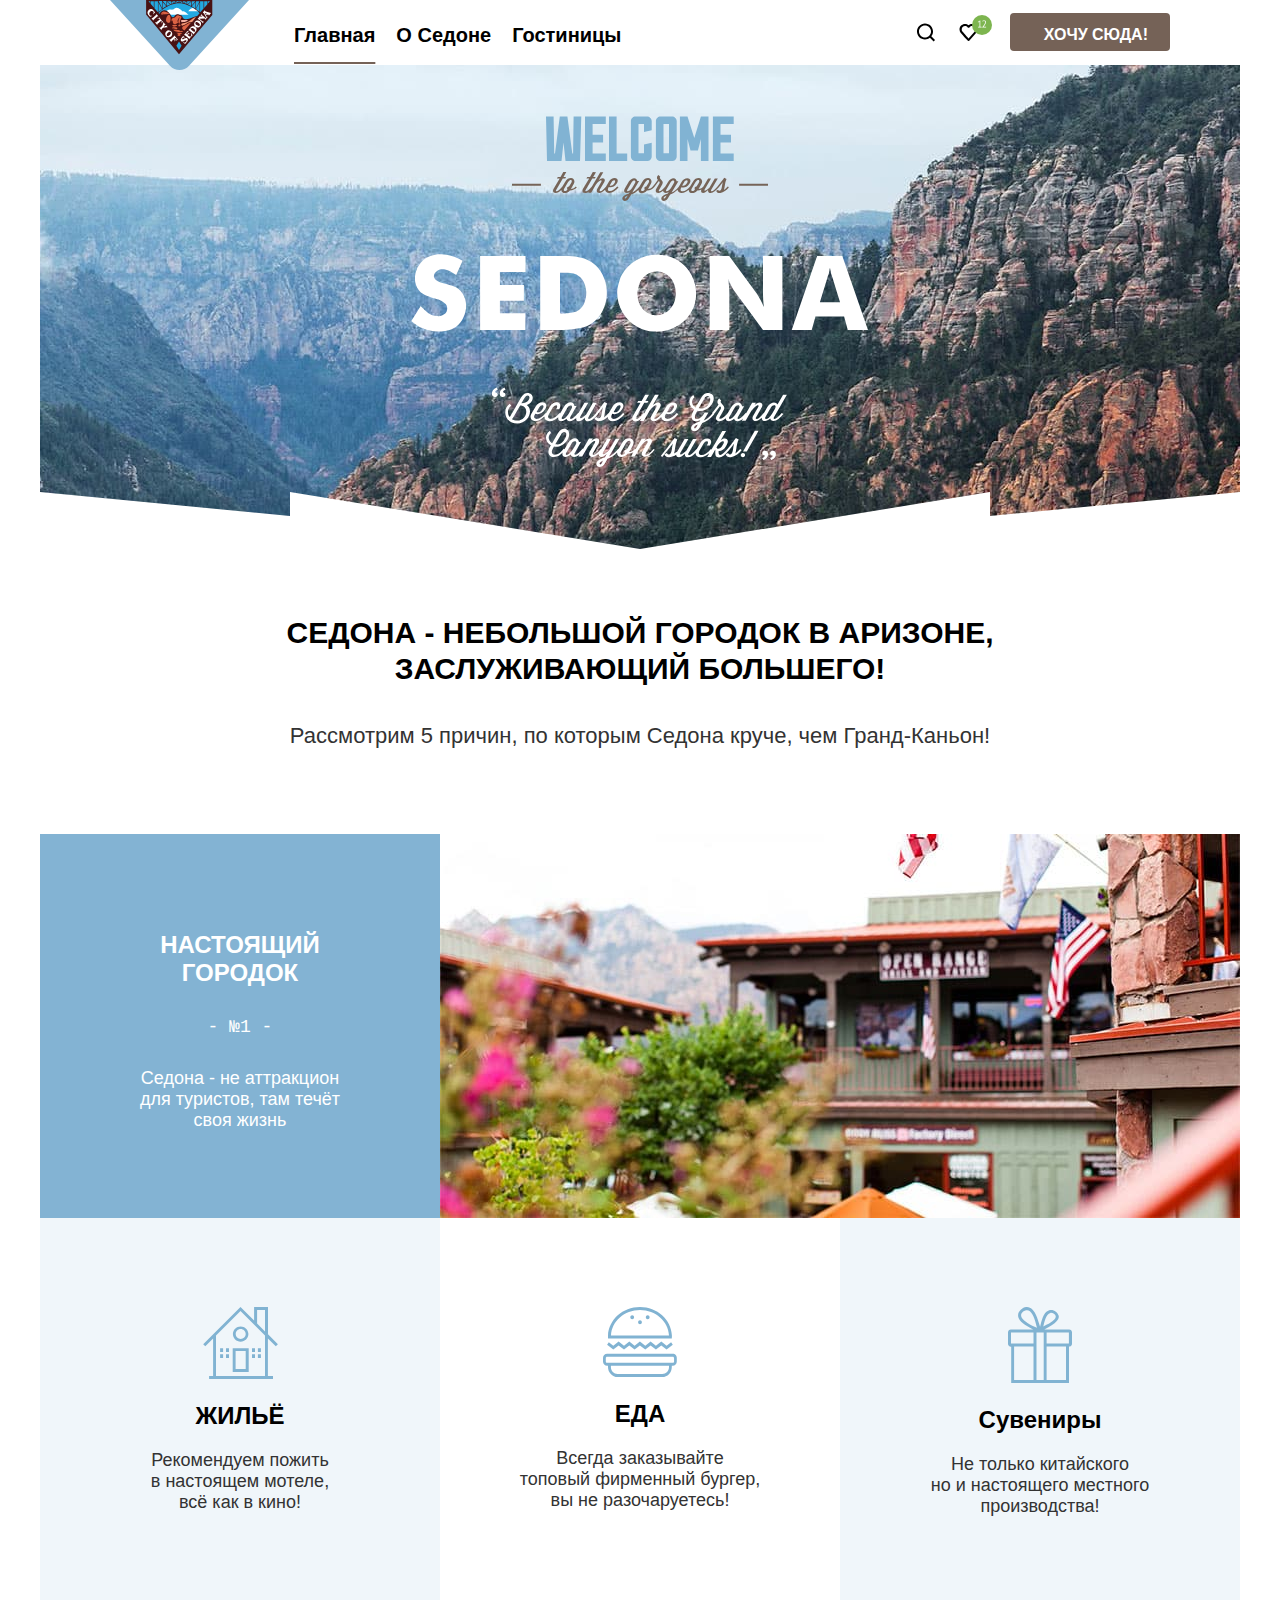
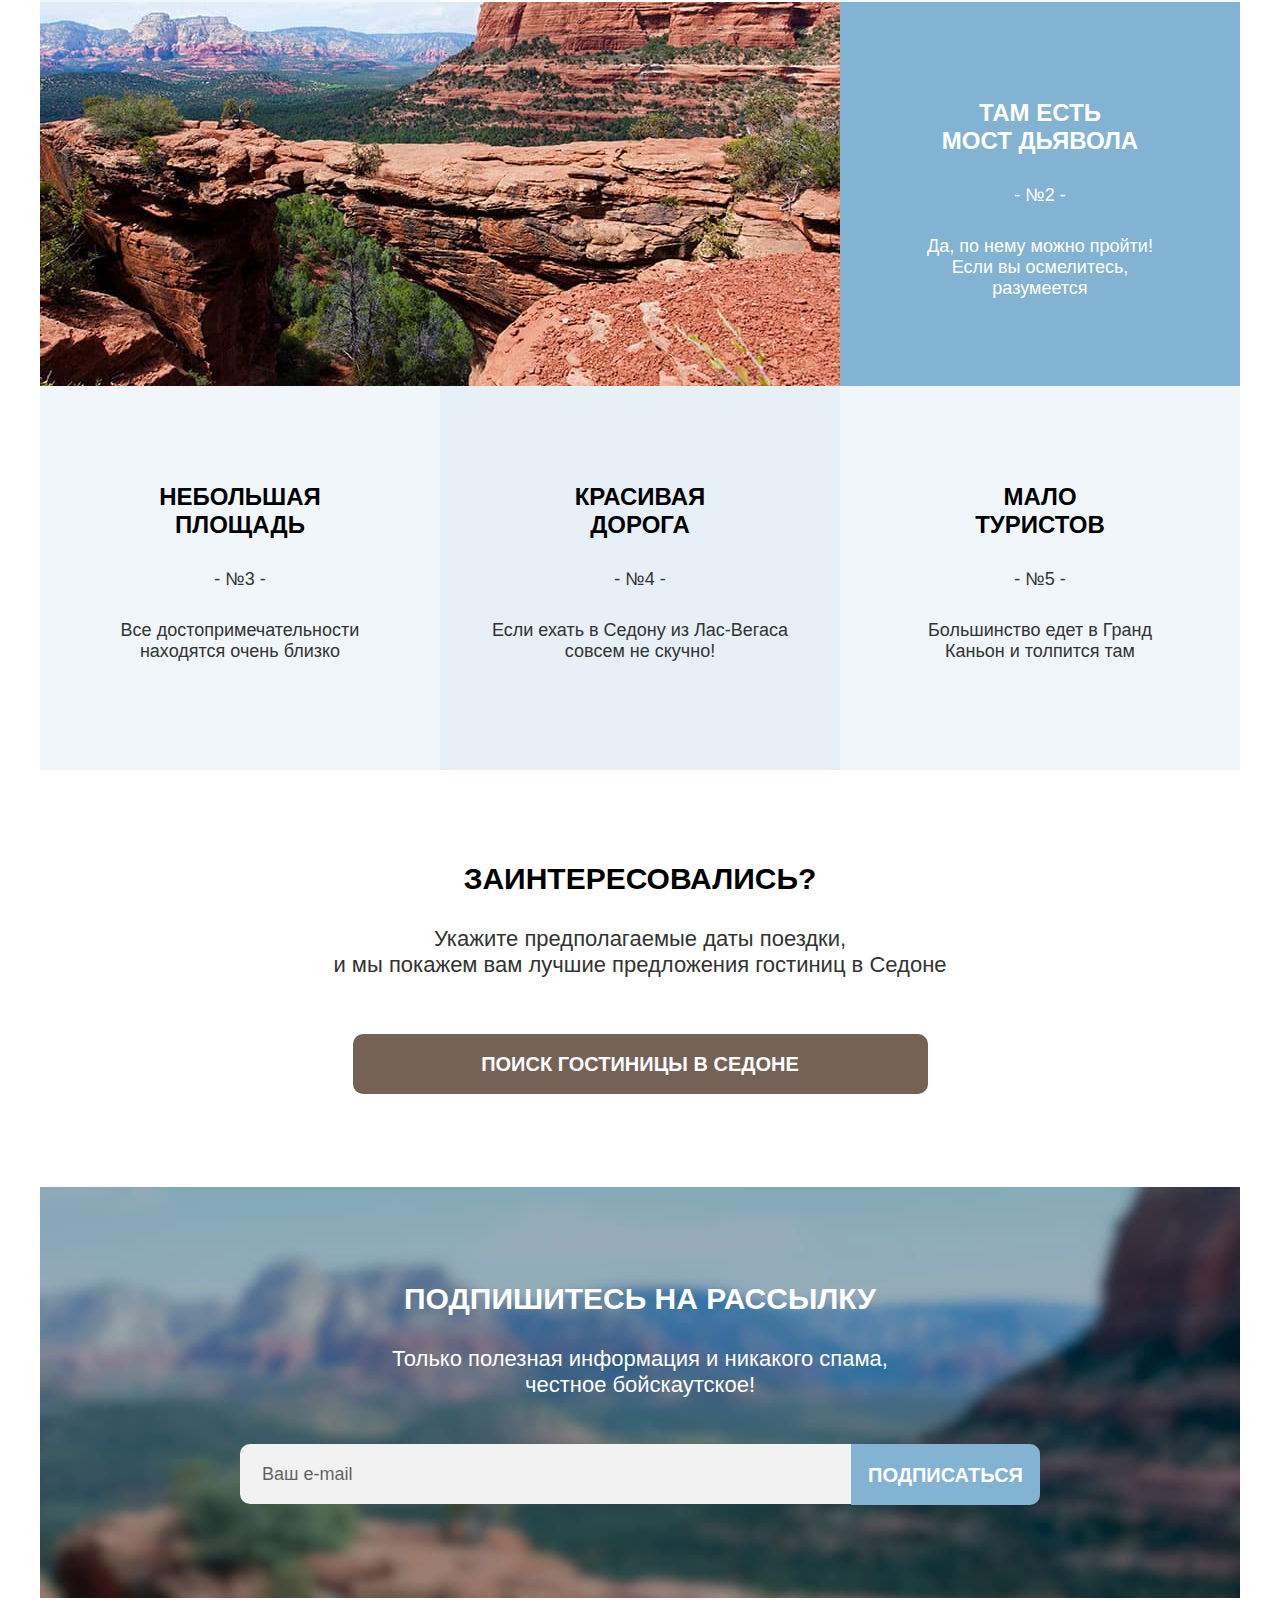
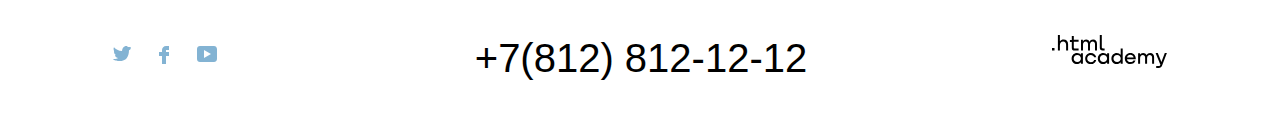
==== index.html @ b653f45e "промежуточная часть" ====
<!DOCTYPE html>
<html lang="ru">

<head>
  <meta charset="utf-8">
  <title>HTML Academy: Седона</title>
  <link rel="stylesheet" href="styles/styles.css">
</head>


<body>
  <header class="page-header">
    <nav class="navigation">
      <a class="navigation-logo" href="index.html">
        <img class="page-header-logo" src="images/header/logo.svg" width="139" height="70"
          alt="Главный логотип сайта Седона.">
      </a>
      <ul class="navigation-list navigation-list-menu">
        <li class="navigation-item">
          <a class="navigation-link navigation-link-current">Главная</a>
        </li>
        <li class="navigation-item">
          <a class="navigation-link" href="#">О Седоне</a>
        </li>
        <li class="navigation-item">
          <a class="navigation-link" href="catalog.html">Гостиницы</a>
        </li>
      </ul>
      <ul class="navigation-list navigation-list-user">
        <li class="navigation-item navigation-item-icon">
          <a class="navigation-link" href="#">
            <svg class="navigation-icon" aria-hidden="true" focusable="false" width="20" height="19"
              xmlns="http://www.w3.org/2000/svg">
              <path fill-rule="evenodd" clip-rule="evenodd"
                d="m19.026 17.05-3.71-3.7c1.002-1.3 1.704-3 1.704-4.9 0-4.4-3.61-8-8.023-8C4.585.45.975 4.15.975 8.55c0 4.4 3.61 8 8.022 8 1.805 0 3.51-.6 4.914-1.7l3.71 3.7 1.405-1.5Zm-10.029-2.5c-3.309 0-6.017-2.7-6.017-6s2.708-6 6.017-6c3.31 0 6.017 2.7 6.017 6s-2.707 6-6.017 6Z" />
            </svg>
            <span class="visually-hidden">Поиск.</span>
          </a>
        </li>
        <li class="navigation-item navigation-item-icon">
          <a class="navigation-link" href="#">
            <svg class="navigation-icon" aria-hidden="true" focusable="false" width="44" height="66"
              xmlns="http://www.w3.org/2000/svg">
              <path
                d="M20.444 41c-.301 0-.602-.1-.802-.4-5.416-6.1-6.72-7.5-7.02-7.9-.702-.9-1.103-2.1-1.103-3.3 0-3 2.406-5.4 5.515-5.4 1.304 0 2.507.5 3.51 1.3 1.003-.8 2.307-1.3 3.51-1.3 3.009 0 5.516 2.4 5.516 5.4 0 1.3-.502 2.5-1.304 3.4l-7.02 7.9c-.2.2-.401.3-.802.3Zm-6.017-9.5c.3.4 3.51 4 6.117 6.9l6.218-7c.501-.5.702-1.2.702-2 0-1.8-1.505-3.3-3.31-3.3-1.003 0-2.005.5-2.707 1.3-.301.3-.602.4-.903.4-.3 0-.602-.2-.802-.4-.702-.8-1.705-1.3-2.708-1.3-1.805 0-3.31 1.5-3.31 3.3-.1.9.302 1.6.703 2.1-.1 0-.1 0 0 0Z" />
              <rect x="24" y="15" width="20" height="20" rx="10" fill="#7DB54F" />
              <path class="circle-icon"
                d="M30.13 26.76h1.4v-4.84l.1-.59-.4.47-1.1.79-.38-.51 2.2-1.7h.36v6.38h1.37v.74h-3.55v-.74Zm7.83-4.67c0 .353-.067.717-.2 1.09a6.56 6.56 0 0 1-.51 1.11c-.207.373-.44.74-.7 1.1-.26.353-.52.69-.78 1.01l-.49.43v.04l.64-.11h2.18v.74h-3.98v-.29c.147-.153.323-.343.53-.57a16.081 16.081 0 0 0 1.3-1.63c.22-.313.417-.63.59-.95.18-.32.323-.637.43-.95.107-.313.16-.61.16-.89 0-.327-.093-.597-.28-.81-.187-.22-.47-.33-.85-.33-.253 0-.5.053-.74.16-.24.1-.447.217-.62.35l-.33-.57c.233-.2.51-.357.83-.47.32-.113.663-.17 1.03-.17.287 0 .54.043.76.13.22.08.407.197.56.35.153.153.27.337.35.55.08.207.12.433.12.68Z"
                fill="#fff" /></svg>
            <span class="visually-hidden">
              Избранное.
            </span>
          </a>
        </li>
        <li class="navigation-item">
          <button class="header-button" type="button">Хочу сюда!</button>
        </li>
      </ul>
    </nav>
  </header>
  <main class="main-container">
    <div class="main-index-picture">
      <img class="logo" src="images/largepic/welcome.svg" width="458" height="352"
        alt="Приветственная надпись слоган Великолепная Седона.">
      <svg class="main-index-picture-divider" width="1200" height="57" fill="none" xmlns="http://www.w3.org/2000/svg">
        <path d="M0 57V0l250 24V0l350 57L950 0v24l250-24v57H0Z" fill="#fff" /></svg>
    </div>
    <section class="advantages">
      <h1 class="advantage-intro">СЕДОНА - НЕБОЛЬШОЙ ГОРОДОК В АРИЗОНЕ, <br> ЗАСЛУЖИВАЮЩИЙ БОЛЬШЕГО!</h1>
      <p class="advantage-reasons">Рассмотрим 5 причин, по которым Седона круче, чем Гранд-Каньон!</p>
      <h2 class="visually-hidden">
        Преимущества.
      </h2>
      <div class="advantage">
        <div class="advantage-blue">
          <h3 class="advantage-title advantage-title-white">
            НАСТОЯЩИЙ <br> ГОРОДОК
          </h3>
          <span class="advantage-number">
            <pre>- №1 -</pre>
          </span>
          <p class="advantage-description">
            Седона - не аттракцион <br>
            для туристов, там течёт <br>
            своя жизнь
          </p>
        </div>
        <img class="pic-advantage-1" src="images/largepic/photo-advantage-1.jpg" width="800" height="384"
          alt="Фотография города Седона с фасадами зданий и горами на заднем фоне.">
      </div>
      <ul class="advantage-list">
        <li class="advantage-item-with-pic advantage-item-dark-grey">
          <img class="advantage-title-pic" src="images/icons/icon-house.svg" width="75" height="72" alt="Дом.">
          <h3 class="advantage-title">
            ЖИЛЬЁ
          </h3>
          <p class="advantage-description">
            Рекомендуем пожить <br>
            в настоящем мотеле, <br>
            всё как в кино!
          </p>
        </li>
        <li class="advantage-item-with-pic advantage-item-white">
          <img class="advantage-title-pic" src="images/icons/icon-burger.svg" width="74" height="70" alt="Бургер.">
          <h3 class="advantage-title">
            ЕДА
          </h3>
          <p class="advantage-description">
            Всегда заказывайте <br>
            топовый фирменный бургер, <br>
            вы не разочаруетесь!
          </p>
        </li>
        <li class="advantage-item-with-pic advantage-item-dark-grey present">
          <img class="advantage-title-pic" src="images/icons/icon-present.svg" width="64" height="76"
            alt="Подарочная коробка с лентой.">
          <h3 class="advantage-title">
            Сувениры
          </h3>
          <p class="advantage-description">
            Не только китайского <br>
            но и настоящего местного <br>
            производства!
          </p>
        </li>
      </ul>
      <div class="advantage">
        <img class="pic-advantage-2" src="images/largepic/photo-advantage-2.jpg" width="800" height="384"
          alt="Фотография моста Дьявола.">
        <div class="advantage-blue">
          <h3 class="advantage-title advantage-title-white">
            ТАМ ЕСТЬ <br> МОСТ ДЬЯВОЛА
          </h3>
          <span class="advantage-number">
            - №2 -
          </span>
          <p class="advantage-description">
            Да, по нему можно пройти!<br>
            Если вы осмелитесь,<br>
            разумеется
          </p>
        </div>
      </div>
      <ul class="advantage-list">
        <li class="advantage-item-3-5 advantage-item-white-grey">
          <h3 class="advantage-title">
            НЕБОЛЬШАЯ <br> ПЛОЩАДЬ
          </h3>
          <span class="advantage-number">
            - №3 -
          </span>
          <p class="advantage-description">
            Все достопримечательности <br>
            находятся очень близко
          </p>
        </li>
        <li class="advantage-item-3-5 advantage-item-blue-gray">
          <h3 class="advantage-title">
            КРАСИВАЯ <br> ДОРОГА
          </h3>
          <span class="advantage-number">
            - №4 -
          </span>
          <p class="advantage-description">
            Если ехать в Седону из Лас-Вегаса <br>
            совсем не скучно!
          </p>
        </li>
        <li class="advantage-item-3-5 advantage-item-white-grey">
          <h3 class="advantage-title">
            МАЛО <br> ТУРИСТОВ
          </h3>
          <span class="advantage-number">
            - №5 -
          </span>
          <p class="advantage-description">
            Большинство едет в Гранд <br>
            Каньон и толпится там
          </p>
        </li>
      </ul>
    </section>
    <section class="search">
      <h2 class="search-title">
        ЗАИНТЕРЕСОВАЛИСЬ?
      </h2>
      <p class="search-text">
        Укажите предполагаемые даты поездки, <br>
        и мы покажем вам лучшие предложения гостиниц в Седоне
      </p>
      <div>
        <button class="btn-search" type="button">Поиск гостиницы в Седоне</button>
      </div>
    </section>
  </main>
  <footer class="page-footer">
    <section class="footer-distribution">
      <div class="footer-distribution-container">
        <h2 class="distribution-title">
          ПОДПИШИТЕСЬ НА РАССЫЛКУ
        </h2>
        <p class="distribution-text">
          Только полезная информация и никакого спама, <br>
          честное бойскаутское!
        </p>
        <form class="distribution-form" action="https://echo.htmlacademy.ru/" method="post">
          <label for="white-email" class="visually-hidden">
            Ваш e-mail. </label>
          <input class="distribution-write" id="white-email" type="email" name="distribution-email"
            placeholder="Ваш e-mail">
          <button class="button-distribution" type="submit">
            Подписаться
          </button>
        </form>
      </div>
    </section>
    <div class="page-footer-container">
      <section class="footer-social">
        <h2 class="visually-hidden">Наши социальные сети.</h2>
        <ul class="footer-social-list">
          <li class="footer-social-item icon-twitter">
            <a class="button-social button-twitter" href="https://twitter.com/htmlacademy_ru">
              <svg class="social-icon-svg" aria-hidden="true" focusable="false" width="18" height="15"
                xmlns="http://www.w3.org/2000/svg">
                <path fill-rule="evenodd" clip-rule="evenodd" class="social-icon"
                  d="M12 .18c1.8-.495 2.4.096 3 .988.7-.198 2.3.198 3 0 0 .892-.7.69-1 .988.7.099 1 0 1 0-.2.99-1.4 1.777-2 1.976-.2 6.737-2.7 10.965-10 10.866H5c-.4 0-4.2-.588-5-1.975 2.4.198 4.1-.196 5-.988-1-.298-2.7-.487-3-2.964.4.1.3.1 1 0C1.7 8.278.9 7.299 1 5.119c.3.298.7.988 1 .988-.8-.198-2.1-3.354-1-4.94C2.9 3.05 5.4 4.922 9 5.12 9.2 2.742 10.1.775 12 .18Z"
                  fill="#83B3D3" /></svg>
              <span class="visually-hidden">Твиттер.</span>
            </a>
          </li>
          <li class="footer-social-item">
            <a class="button-social button-facebook" href="https://www.facebook.com/htmlacademy">
              <svg class="social-icon-svg" aria-hidden="true" focusable="false" width="10" height="18" fill="none"
                xmlns="http://www.w3.org/2000/svg">
                <path fill-rule="evenodd" clip-rule="evenodd" class="social-icon"
                  d="M7 0C4.8 0 3 1.8 3 4v2H0v4h3v8h4v-8h3V6H7V4h3V0H7Z" fill="#83B3D3" /></svg>
              <span class="visually-hidden">Фейсбук.</span>
            </a>
          </li>
          <li class="footer-social-item">
            <a class="button-social button-youtube" href="https://www.youtube.com/c/HTMLAcademyRUS">
              <svg class="social-icon-svg" aria-hidden="true" focusable="false" width="20" height="16" fill="none"
                xmlns="http://www.w3.org/2000/svg">
                <path fill-rule="evenodd" clip-rule="evenodd" class="social-icon"
                  d="M17 0H3C1.308 0 0 1.3 0 3v10c0 1.8 1.308 3 3 3h14c1.492 0 3-1.3 3-3V3c-.199-1.7-1.308-3-3-3ZM7 12V4l7 4-7 4Z"
                  fill="#83B3D3" /></svg>
              <span class="visually-hidden">Ютуб.</span>
            </a>
          </li>
        </ul>
      </section>
      <div class="footer-number">
        <a class="footer-number-nolink" href="tel:+78128121212">+7(812) 812-12-12</a>
      </div>
      <p class="footer-html-academy">
        <a class="footer-html-academy-pic" href="https://htmlacademy.ru/">
          <svg aria-hidden="true" focusable="false" width="115" height="34" fill="none"
            xmlns="http://www.w3.org/2000/svg">
            <path fill-rule="evenodd" clip-rule="evenodd" class="html-academy-pic"
              d="M0 12.9v2.6h2.5v-2.6H0ZM11.6 4.5c-1.6 0-2.8.7-3.6 1.7h-.1V0h-2v15.5h2v-5.3c0-2.1 1.3-3.6 3.3-3.6 1.8 0 2.9 1.4 2.9 3.2v5.7h2V9.4c.1-3-1.8-4.9-4.5-4.9ZM26.6 4.8h-4.8V1.1h-2v3.8h-1.9v2h1.9v6c0 1.7 1 2.7 2.7 2.7h4.1v-2h-3.7c-.7 0-1.1-.4-1.1-1.1V6.8h4.8v-2ZM41.1 4.6c-1.6 0-2.9.8-3.5 2.1h-.1c-.6-1.2-1.8-2.1-3.4-2.1-1.4 0-2.5.8-3.1 1.8h-.1V4.8H29v10.6h2V10c0-2 1-3.5 2.6-3.5 1.5 0 2.4 1 2.4 2.6v6.3h2V9.8c0-2.4 1.4-3.3 2.6-3.3 1.5 0 2.4 1 2.4 2.6v6.3h2V8.9c.1-2.5-1.4-4.3-3.9-4.3ZM47.8 12.7c0 1.7 1 2.7 2.8 2.7h2v-2h-1.7c-.7 0-1.1-.4-1.1-1.1V0h-2v12.7ZM28.9 19.7c-.9-1.1-2.2-1.8-3.9-1.8-3.1 0-5.4 2.3-5.4 5.6s2.3 5.6 5.4 5.6c1.8 0 3-.8 3.8-1.9h.1v1.6h2V18.2h-2v1.5Zm-3.6 7.4c-2.2 0-3.6-1.6-3.6-3.6s1.4-3.6 3.6-3.6 3.6 1.6 3.6 3.6c0 1.9-1.4 3.6-3.6 3.6ZM44.2 22c-.5-2.4-2.6-4.1-5.4-4.1-3.4 0-5.6 2.5-5.6 5.6 0 3.1 2.2 5.6 5.6 5.6 2.8 0 4.9-1.8 5.4-4.2h-2.1c-.4 1.3-1.7 2.3-3.3 2.3-2.2 0-3.6-1.6-3.6-3.6s1.4-3.6 3.6-3.6c1.6 0 2.8 1 3.3 2.2h2.1V22ZM55.1 19.7c-.9-1.1-2.2-1.8-3.9-1.8-3.1 0-5.4 2.3-5.4 5.6s2.3 5.6 5.4 5.6c1.8 0 3-.8 3.8-1.9h.1v1.6h2V18.2h-2v1.5Zm-3.6 7.4c-2.2 0-3.6-1.6-3.6-3.6s1.4-3.6 3.6-3.6 3.6 1.6 3.6 3.6c0 1.9-1.5 3.6-3.6 3.6ZM68.7 19.8c-.9-1.1-2.2-1.9-3.9-1.9-3.1 0-5.4 2.3-5.4 5.6s2.2 5.6 5.4 5.6c1.7 0 3-.8 3.8-1.8h.1v1.5h2V13.4h-2v6.4Zm-3.6 7.3c-2.2 0-3.6-1.6-3.6-3.6s1.4-3.6 3.6-3.6 3.6 1.6 3.6 3.6c-.1 2-1.5 3.6-3.6 3.6ZM78.3 17.9c-3.3 0-5.5 2.5-5.5 5.6 0 3 2.1 5.6 5.5 5.6 2.5 0 4.5-1.3 5.2-3.6h-2.1c-.5 1-1.6 1.6-3 1.6-1.9 0-3.3-1.3-3.4-2.9h8.8c.2-3.6-2-6.3-5.5-6.3Zm0 1.9c1.7 0 3 1 3.3 2.6h-6.5c.3-1.5 1.5-2.6 3.2-2.6ZM98.2 17.9c-1.6 0-2.9.8-3.6 2h-.1c-.6-1.2-1.8-2-3.4-2-1.4 0-2.5.7-3.1 1.8v-1.5h-1.9v10.6h2v-5.4c0-2 1-3.4 2.6-3.5 1.5 0 2.4 1 2.4 2.6v6.3h2v-5.6c0-2.4 1.4-3.3 2.6-3.3 1.5 0 2.4 1 2.4 2.6v6.3h2v-6.5c.1-2.6-1.4-4.4-3.9-4.4ZM109.4 27l-3.6-8.9h-2.2l4.8 11.6c-.3.9-.7 1.2-1.7 1.2h-2.5v2h2.5c1.8 0 2.8-.8 3.5-2.6l4.7-12.2h-2.1l-3.4 8.9Z"
              fill="#000" /></svg>
          <span class="visually-hidden">alt="Разработано HTML академией.</span>

        </a>
      </p>
    </div>
  </footer>
</body>

</html>
---- styles/styles.css ----
@font-face {
  font-family: "PT Sans", sans-serif;
  font-style: normal;
  font-weight: 400;
  src: url("../fonts/ptsans-400.woff2") format("woff2");
  font-display: swap;
}

@font-face {
  font-family: "PT Sans", sans-serif;
  font-style: normal;
  font-weight: 700;
  src: url("../fonts/ptsans-700.woff2") format("woff2");
  font-display: swap;
}

html {
  height: 100%;
}

body {
  display: flex;
  flex-direction: column;
  min-height: 100%;
  font-family: "PT Sans", sans-serif;
  font-size: 18px;
  line-height: 21px;
  background-color: #FFFFFF;
  color: #333333;
  margin: 0px;
}

.main-inner {
  width: 1200px;
  margin: 0 auto;
  flex-grow: 1;
}

.main-container {
  width: 1200px;
  margin: 0 auto;
  flex-grow: 1;
}

.head-filter {
  display: flex;
  justify-content: space-between;
  margin: 0;
  width: 1060px;
  flex-wrap: wrap;
  margin-top: 44px;
  margin-bottom: 48px;
}

.main-filter {
  width: 1060px;
  padding-left: 70px;
  padding-right: 70px;
}

.header-button {
  display: block;
  margin: 13px 0px 19px 18px;
  font-family: "PT Sans", sans-serif;
  font-style: normal;
  font-weight: 700;
  font-size: 16px;
  line-height: 20px;
  text-align: center;
  text-transform: uppercase;
  color: #ffffff;
  background: #756257;
  border-radius: 4px;
  border: none;
  padding-top: 12px;
  padding-bottom: 6px;
  padding-left: 34px;
  padding-right: 22px;
}

.btn-search {
  width: 575px;
  height: 60px;
  font-family: "PT Sans", sans-serif;
  font-style: normal;
  font-weight: 700;
  font-size: 20px;
  line-height: 36px;
  text-align: center;
  text-transform: uppercase;
  color: #ffffff;
  background: #756257;
  border-radius: 10px;
  padding: 0;
  border: none;
}

.button-distribution {
  width: 200px;
  height: 61px;
  font-family: "PT Sans", sans-serif;
  font-style: normal;
  font-weight: 700;
  font-size: 20px;
  line-height: 26px;
  text-align: center;
  text-transform: uppercase;
  color: #ffffff;
  background: #83B3D3;
  border-radius: 0px 10px 10px 0px;
  padding: 0;
  border: none;
}

.distribution-write {
  padding: 0px 22px;
  font: inherit;
  width: 600px;
  height: 60px;
  background: #F2F2F2;
  border-radius: 10px 0px 0px 10px;
  border: none;
}

::placeholder {
  font-size: 18px;
  line-height: 26px;
  display: flex;
  align-items: center;
  color: #000000;
  opacity: 0.6;
}

.button-accept {
  width: 160px;
  height: 48px;
  font-style: normal;
  font-weight: 700;
  font-size: 16px;
  line-height: 21px;
  text-align: center;
  text-transform: uppercase;
  color: #ffffff;
  background: #83B3D3;
  border-radius: 4px;
  padding: 0;
  border: none;
}

.button-reset {
  width: 160px;
  height: 23px;
  font-style: normal;
  font-size: 18px;
  line-height: 23px;
  text-align: center;
  color: #FFFFFF;
  background-color: rgba(0, 0, 0, 0);
  border: rgba(0, 0, 0, 0);
}

.product-card-button {
  display: block;
  width: 133px;
  height: 37px;
  background: #756257;
  border-radius: 4px;
  font-family: "PT Sans", sans-serif;
  font-style: normal;
  font-weight: 700;
  font-size: 16px;
  line-height: 21px;
  text-align: center;
  text-transform: uppercase;
  color: #FFFFFF;
  text-decoration: none;
}

.product-card-button-text {
  padding: 9px 0px;
  display: block;
}

.hotel-rating-pic {
  padding: 10px 0px;
}

.button-favorites {
  width: 141px;
  height: 37px;
  background: #83B3D3;
  border-radius: 4px;
  font-family: "PT Sans", sans-serif;
  font-style: normal;
  font-weight: 700;
  font-size: 16px;
  line-height: 21px;
  text-align: center;
  text-transform: uppercase;
  color: #FFFFFF;
  padding: 0;
  border: none;
  padding: 0px 0px 0px 0px;
}

.hotel-rating {
  width: 160px;
  height: 37px;
  background: #F2F2F2;
  border-radius: 4px;
  font-size: 16px;
  line-height: 21px;
  text-align: center;
  text-transform: uppercase;
  color: #333333;
  text-decoration: none;
  margin: 0;
  border: 0;
}

.button-load-more {
  width: 620px;
  height: 60px;
  background: #83B3D3;
  border-radius: 4px;
  font-family: "PT Sans", sans-serif;
  font-style: normal;
  font-weight: 700;
  font-size: 20px;
  line-height: 26px;
  text-align: center;
  text-transform: uppercase;
  color: #FFFFFF;
  border: none;
  margin: 64px auto 60px auto;
  padding: 0;
  display: block;
}

.button-load-more-container {
  position: relative;
}


.button-load-more::after {
  position: absolute;
  top: -30px;
  left: 2px;
  width: 1055px;
  height: 2px;
  background-color: #E6E6E6;
  transform: rotate(180deg);
  content: "";

}

.button-load-more::before {
  position: absolute;
  top: 90px;
  left: 2px;
  width: 1055px;
  height: 2px;
  background-color: #E6E6E6;
  transform: rotate(180deg);
  content: "";
}

.navigation-logo {
  line-height: 0;
}

.page-header-logo {
  margin-right: 30px;
  z-index: 100;
  position: relative;
}

.navigation-list {
  display: flex;
  flex-wrap: wrap;
  flex-grow: 1;
  list-style: none;
  margin: 0;
  padding: 0;
}

.navigation-list-user {
  list-style: none;
  margin: 0;
  padding: 0;
  flex-grow: 0;
}

.navigation {
  padding-left: 70px;
  padding-right: 70px;
  display: flex;
  width: 1060px;
  height: 70px;
  margin: 0 auto;
  justify-content: space-between;

}

.navigation-list-menu .navigation-link {
  display: block;
  font-size: 20px;
  line-height: 27px;
  font-weight: 700;
  color: #000000;
  background-color: #FFFFFF;
  text-decoration: none;
  padding: 22px 6px 20px 15px;
  position: relative;
}

.navigation-list-menu .navigation-link:hover {
  color: #756257;
}

.navigation-list-menu .navigation-link:active {
  color: rgba(117, 98, 87, 0.3);
}

.navigation-link:hover .navigation-icon {
  fill: #756257;
}

.navigation-link:active .navigation-icon {
  fill: rgba(117, 98, 87, 0.3);
  ;
}

.navigation-link:active .circle-icon {
  fill: rgba(252, 252, 252, 0.3);
}

.header-button:hover {
  background: #615048;
}

.header-button:active {
  background: #615048;
  color: rgba(255, 255, 255, 0.3);
}

.header-button:focus {
  outline: 3px solid #83B3D3;
}

.footer-number-nolink:hover {
  color: #756257;
}


.footer-number-nolink:active {
  color: #756257;
  opacity: 0.3;
}




.btn-search:hover {
  background: #615048;
}

.btn-search:active {
  background: #615048;
  color: rgba(255, 255, 255, 0.3);
}

.btn-search:focus {
  outline: 3px solid #83B3D3;

}

.distribution-write:hover {
  background: #E6E6E6;
}

.distribution-write:invalid {
  outline: 2px solid #FF5757;
}

.distribution-write:focus {
  outline: 3px solid #83B3D3;
  background: #E6E6E6;
}

.button-distribution:hover {
  background: #68A2CA;
}

.button-distribution:active {
  background: #68A2CA;
  color: rgba(255, 255, 255, 0.3);
}

.button-distribution:focus {
  outline: 3px solid #756257;
}

.button-social:hover .social-icon {
  fill: #68A2CA;
}

.button-social:active .social-icon {
  fill: #68A2CA;
  opacity: 0.3;
}

.button-social:focus {
  outline: 3px solid #83B3D3;
  border-radius: 3px;
}

.footer-html-academy-pic:hover .html-academy-pic {
  fill: #756257;
}

.footer-html-academy-pic:focus {
  fill: #756257;
  outline: 3px solid #83B3D3;
  border-radius: 10px;
}

.footer-html-academy-pic:active .html-academy-pic {
  fill: #756257;
  opacity: 0.3;
}

.range-scale {
  position: relative;
  height: 4px;
  margin-bottom: 16px;
  background: rgba(255, 255, 255, 0.3);
  border-radius: 2px;
  width: 277px;
}

.range-bar {
  position: absolute;
  height: 4px;
  background-color: #ffffff;
  left: 0;
  right: 41px;
  width: 227px;
}

.range-toggle {
  position: absolute;
  width: 20px;
  height: 20px;
  background: #FFFFFF;
  border-radius: 5px;
  cursor: pointer;
  border: 0;
}

.button-search {
  border: 2px solid #E6E6E6;
  box-sizing: border-box;
  border-radius: 4px;
  width: 48px;
  height: 48px;
  position: relative;
  top: -5px;
  left: -3px;
}

.button-search-svg {
  position: relative;
  top: 13px;
  left: 13px;
}

.toggle-min {
  top: -8px;
  left: -10px;
}

.toggle-max {
  top: -8px;
  right: 1px;
}

.range-toggle:hover {
  background: #FFFFFF;
  box-shadow: 0px 4px 10px rgba(0, 0, 0, 0.25);
}

.range-toggle:active,
.range-toggle:focus {
  box-shadow: 0px 4px 10px rgba(0, 0, 0, 0.25);
  outline: 3px solid #83B3D3;
}


.range {
  position: relative;
  left: 10px;
}

.navigation-list-user .navigation-item-icon {
  display: block;
  font-size: 20px;
  line-height: 27px;
  font-weight: 700;
  color: #000000;
  background-color: #FFFFFF;
  text-decoration: none;
  padding: 24px 18px 20px 8px;
  position: relative;
  min-width: 18px;
  min-height: 18px;
}

.main-index-picture-divider {
  margin: 0;
  padding: 0;
  display: block;
  position: absolute;
  bottom: 0%;
}

.navigation-list-menu .navigation-link-current {
  text-decoration-line: underline;
  text-decoration-color: #756257;
  text-decoration-thickness: 2px;
  text-underline-offset: 20px;
}

.main-index-picture {
  background-image: url("../images/largepic/index-background.jpg");
  background-size: 100% auto;
  background-repeat: no-repeat;
  position: relative;
  bottom: 5px;
  z-index: 0;
}

.advantage-intro {
  padding: 0;
  font-weight: 700;
  font-size: 30px;
  line-height: 36px;
  text-align: center;
  color: #000000;
  margin-top: 61px;
  margin-bottom: 31px;
  margin-left: 0px;
  margin-right: 0px;
}

.advantage-reasons {
  font-size: 22px;
  line-height: 36px;
  text-align: center;
  color: #333333;
  margin: 0 0 80px 0;
  padding: 0;
}

.advantage-item-blue-gray {
  height: 384px;
  width: 400px;
}

.advantage {
  width: 1200px;
  display: flex;
  margin: 0;
  padding: 0;
  height: 384px;
  text-align: center;
}

.pic-advantage-1 {
  margin: 0;
  width: 800px;
}

.pic-advantage-2 {
  width: 800px;
  margin-left: auto;
  margin-top: 0;
  margin-bottom: 0;
  margin-right: 0;
}

.advantage-blue {
  display: flex;
  flex-direction: column;
  justify-content: space-between;
  width: 400px;
  background-color: #83B3D3;
  color: #FFFFFF;
  padding-top: 97px;
  padding-bottom: 87px;
}

.advantage-item-3-5 {
  display: flex;
  flex-direction: column;
  justify-content: space-between;
  padding-top: 97px;
  padding-bottom: 108px;
  height: 179px;
}

.advantage-description {
  margin: 0;
  padding: 0;
}

.advantage-item-with-pic .advantage-title {
  margin-bottom: 20px;
}

.advantage-title {
  margin: 0;
  padding: 0;
  font-size: 24px;
  line-height: 28px;
  font-weight: 700;
  color: #000000;
}

.advantage-title-white {
  color: #FFFFFF;
}

.footer-social-list {
  display: flex;
  flex-wrap: wrap;
  list-style: none;
  margin: 0;
  padding-left: 0;
  padding-right: 0;
  padding-top: 45px;
  padding-bottom: 49px;
  column-gap: 22px;
}

.advantage-item-dark-grey {
  height: 384px;
  width: 400px;
}

.advantage-item-white {
  width: 400px;
}

.advantage-list {
  text-align: center;
  display: flex;
  list-style: none;
  margin: 0;
  padding: 0;
}

.advantage-item-dark-grey {
  background: rgba(131, 179, 211, 0.12);
}

.advantage-item-white-grey {
  width: 400px;
  background: rgba(131, 179, 211, 0.12);
}

.advantage-item-blue-gray {
  background: rgba(131, 179, 211, 0.2);

}

.search {
  width: 720px;
  height: 233px;
  text-align: center;
  display: flex;
  flex-direction: column;
  padding: 91px 240px 93px 240px;
  justify-content: start;
}

.search-title {
  color: #000000;
  font-weight: 700;
  font-size: 30px;
  line-height: 36px;
  text-transform: uppercase;
  margin: 0;
}

.search-text {
  margin: 0;
  padding-top: 29px;
  padding-bottom: 56px;
  font-size: 22px;
  line-height: 26px;
}

.advantage-title-pic {
  margin-top: 0;
  margin-bottom: 23px;
  margin-left: auto;
  margin-right: auto;
}

.footer-distribution {
  margin: 0 auto;
  width: 1200px;
  height: 411px;
  text-align: center;
  background-image: url("../images/footer/background-footer.jpg");
  background-size: 100% auto;
  background-repeat: no-repeat;

}

.advantage-item-with-pic {
  display: flex;
  flex-direction: column;
  padding-top: 89px;
  padding-bottom: 79px;
  height: 216px;
}

.distribution-title {
  font-weight: 700;
  font-size: 30px;
  line-height: 36px;
  text-align: center;
  text-transform: uppercase;
  color: #FFFFFF;
  margin: 0;
}

.distribution-form {
  display: flex;
  justify-content: center;
}

.page-footer-container {
  margin: 0 auto;
  display: flex;
  width: 1060px;
  align-content: center;
  padding-left: 70px;
  padding-right: 70px;
}

.distribution-text {
  margin: 0;
  font-size: 22px;
  line-height: 26px;
  text-align: center;
  color: #FFFFFF;
  padding-top: 29px;
  padding-bottom: 46px;
}

.footer-html-academy {
  margin-top: 0;
  margin-bottom: 0;
  margin-right: 0;
  line-height: 0;
}

.footer-html-academy-picture {
  display: block;
}

.footer-html-academy-pic {
  display: block;
  margin: 27px 0px 29px 0px;
  padding: 10px 10px 10px 10px;
  position: relative;
  left: 8px;


}

.advantage-number {
  margin: 0;
  font-style: normal;
}

.social-icon-svg {
  padding: 3px;
}

.footer-number {
  margin-top: 40px;
  margin-bottom: 40px;
  margin-left: 61px;
  margin-right: 33px;
  width: 720px;
  height: 50px;
  font-style: normal;
  font-size: 40px;
  line-height: 40px;
  text-align: center;
  text-transform: uppercase;
}

.button-social {
  display: block;
  line-height: 0;
}

.footer-social-item {
  list-style-type: none;
  line-height: 0;
  display: block;
}

.navigation-icon {
  position: absolute;
  top: -5px;
  right: 0px;
  bottom: 0;
  left: 0;
  margin: auto;
  fill: #000000;
}

.navigation-item {
  list-style-type: none;
}

.breadcrumbs-link {
  padding-left: 3px;
}

.breadcrumbs-item {
  list-style-type: none;
  font-weight: 400;
  line-height: 21px;
  color: #FFFFFF;
  font-size: 16px;
}

.catalog-filter-list {
  list-style: none;
  margin: 0;
  padding: 0;
  display: flex;
  flex-direction: column;
  gap: 10px;
}

.inner-header-title {
  padding-top: 35px;
  margin: 0px 0 0px 0;
  font-weight: 700;
  font-size: 60px;
  line-height: 78px;
  color: #FFFFFF;
  display: block;
}

.main-inner-filter {
  width: 1060px;
  padding-left: 70px;
  padding-right: 70px;
  height: 408px;
  color: #FFFFFF;
  background-color: #000000;
  background-image: url("../images/largepic/catalog-background-1.jpg");
  background-size: 100% auto;
  background-repeat: no-repeat;
  margin: 0;
  position: relative;
  bottom: 5px;
  z-index: 0;
}

.catalog-filter-title {
  padding: 0;
  font-weight: 700;
  font-size: 20px;
  line-height: 26px;
  color: #FFFFFF;
}

.control {
  position: relative;
  display: block;
  padding-left: 41px;
}

.control-mark {
  position: absolute;
  top: 2px;
  left: 2px;
  width: 20px;
  height: 20px;
  background: #FFFFFF;
  border-radius: 4px;
}

.control:hover .control-mark {
  background: rgba(255, 255, 255, 0.6);
}

.control-input[type="checkbox"]:checked+.control-mark::after {
  position: absolute;
  top: 9px;
  left: 5px;
  width: 12px;
  height: 2px;
  background-color: #000000;
  content: "";
  transform: rotate(-45deg);
}

.control-input[type="checkbox"]:checked+.control-mark::before {
  position: absolute;
  top: 11px;
  left: 3px;
  width: 6px;
  height: 2px;
  background-color: #000000;
  content: "";
  transform: rotate(45deg);
}

.catalog-price {
  color: #FFFFFF;
  font-size: 18px;
  line-height: 23px;
  width: 143px;
  height: 48px;
  border: 2px solid #FFFFFF;
  box-sizing: border-box;
  border-radius: 4px;
  background-color: rgba(0, 0, 0, 0);

}

.catalog-price-first {
  border-top-right-radius: 0%;
  border-bottom-right-radius: 0%;
  border-right: none;
}

.catalog-price-second {
  border-top-left-radius: 0%;
  border-bottom-left-radius: 0%;
  border-left: none;
}

.catalog-filter-price::after {
  position: absolute;
  top: 23px;
  left: 120px;
  width: 47px;
  height: 2px;
  background-color: rgb(255, 255, 255);
  content: "";
  transform: rotate(90deg);
}

.hotel-counter {
  margin-right: 155px;
  font-weight: 700;
  font-size: 30px;
  line-height: 39px;
  text-transform: uppercase;
  color: #000000;
  margin-top: 0;
  margin-bottom: 0;
  margin-left: 0;
}

.select-control-1 {
  margin-right: 81px;
  color: #333333;
  font-size: 18px;
  line-height: 23px;
  width: 287px;
  height: 48px;
  border: 2px solid #E6E6E6;
  box-sizing: border-box;
  border-radius: 4px;
  position: relative;
  top: -4px;
}

.hotel-card {
  list-style-type: none;
  display: grid;
  grid-template-rows: 226px min-content 23px 37px 37px 4px;
  grid-template-columns: 20px 300px 20px;
  row-gap: 16px;
}

.hotel-card-link {
  padding-top: 20px;
  text-decoration: none;
  grid-column: 2/-2;
}

.hotel-card-image {
  display: block;
}


.hotel-card-title {
  text-decoration: none;
  font-weight: 700;
  font-size: 24px;
  line-height: 31px;
  color: #000000;
  background-color: #FFFFFF;
  margin: 0;
}

.product-card-type {
  margin: 0;
  font-size: 18px;
  line-height: 23px;
  color: #333333;
  padding-right: 58px;
}

.pagination-link {
  display: block;
  width: 55px;
  height: 55px;
  font-weight: 700;
  font-size: 20px;
  line-height: 26px;
  text-align: center;
  text-transform: uppercase;
  color: #FFFFFF;
  background: #83B3D3;
  border-radius: 4px;
  text-decoration: none;
}

.pagination-link-number {
  padding: 15px 15px;
  display: block;
}

.pagination-container-main {
  width: 100%;
  display: flex;
  justify-content: space-between;
}

.pagination-current {
  color: #000000;
  background: #F2F2F2;
}

.hotel-on-page {
  font-size: 18px;
  line-height: 23px;
  color: #333333;
}

.select-control-2 {
  Width: 160px;
  Height: 48px;
  border: 2px solid #E6E6E6;
  box-sizing: border-box;
  border-radius: 4px;
}

.footer-distribution-container {
  padding: 94px 200px;
}

.footer-distribution-catalog {
  margin: 0 auto;
  text-align: center;
  background-size: 100% auto;
  background-repeat: no-repeat;
  width: 1060px;
  height: 223px;
  display: flex;
  flex-direction: column;
  padding: 73px 200px 140px 200px;
  justify-content: space-between;

}

.distribution-title-catalog {
  font-weight: 700;
  font-size: 30px;
  line-height: 36px;
  text-align: center;
  text-transform: uppercase;
  color: #333333;
  background-color: #ffffff;
  margin: 0;

}

.distribution-text-catalog {
  font-size: 22px;
  line-height: 26px;
  text-align: center;
  color: #333333;
  background-color: #ffffff;
  margin: 0;
}

.control-label {
  line-height: 26px;
}

.control-input[type="radio"]+.control-mark {
  border-radius: 50%;
}

.control-input[type="radio"]:checked+.control-mark::before {
  position: absolute;
  top: 5px;
  left: 5px;
  width: 10px;
  height: 10px;
  background-color: #3F5E72;
  border-radius: 50%;
  content: "";
}

.footer-number-nolink {
  color: #000000;
  text-decoration: none;
  padding: 15px;
}

.breadcrumbs {
  list-style: none;
  margin: 0;
  padding: 0;
  height: 21px;
  display: flex;
  gap: 11px;
  position: relative;
  top: -6px;
}

.pagination {
  display: flex;
  width: 370px;
  list-style: none;
  margin: 0;
  padding: 0;
  column-gap: 8px;
}

.hotel-cards-list {
  display: grid;
  grid-template-columns: repeat(3, 340px);
  list-style: none;
  margin: 0;
  padding: 0;
  gap: 10px 20px;
}

.logo {
  padding-top: 51px;
  padding-bottom: 81px;
  display: block;
  margin: 0 auto;
}



.visually-hidden {
  position: absolute;
  width: 1px;
  height: 1px;
  margin: -1px;
  border: 0;
  padding: 0;
  white-space: nowrap;
  clip-path: inset(100%);
  clip: rect(0 0 0 0);
  overflow: hidden;
}

.catalog-filter-group {
  margin-inline: 0;
  padding-block: 0;
  padding-inline: 0;
  margin: 0;
  border: 0;
  padding: 0;
  inline-size: 0;
  display: flex;
  flex-direction: column;
  gap: 10px;
  position: relative;
}

.catalog-filter-group-3 .catalog-filter-group {

  padding: 0px 39px 0px 0px;
}


.catalog-filter {
  margin-top: 39px;
  display: flex;
  justify-content: space-between;
}

.catalog-filter-group-4 {
  margin-top: 60px;
  height: 91px;
  display: flex;
  flex-direction: column;
  justify-content: space-between;
}

.catalog-filter-group-1 .catalog-filter-group {
  height: 151px;
}

.catalog-filter-group-1 .catalog-filter-title {
  margin-bottom: 29px;
}

.catalog-filter-group-2 .catalog-filter-group {
  height: 151px;
  width: 140px;
  margin-right: 115px;
}

.catalog-filter-group-2 .catalog-filter-title {
  margin-bottom: 29px;
}

.catalog-filter-group-3 .catalog-filter-title {
  margin-bottom: 34px;
}

.catalog-filter-price {
  display: flex;
  margin-bottom: 19px;
}

.product-card-type-string-1 {
  display: flex;
  justify-content: space-between;
}

.product-card-type-string-2 {
  display: flex;
  justify-content: space-between;
}

.product-card-type-string-3 {
  display: flex;
  justify-content: space-between;
}

.hotel-card-title,
.product-card-type-string-1,
.product-card-type-string-2,
.product-card-type-string-3 {
  grid-column: 2/3;
}
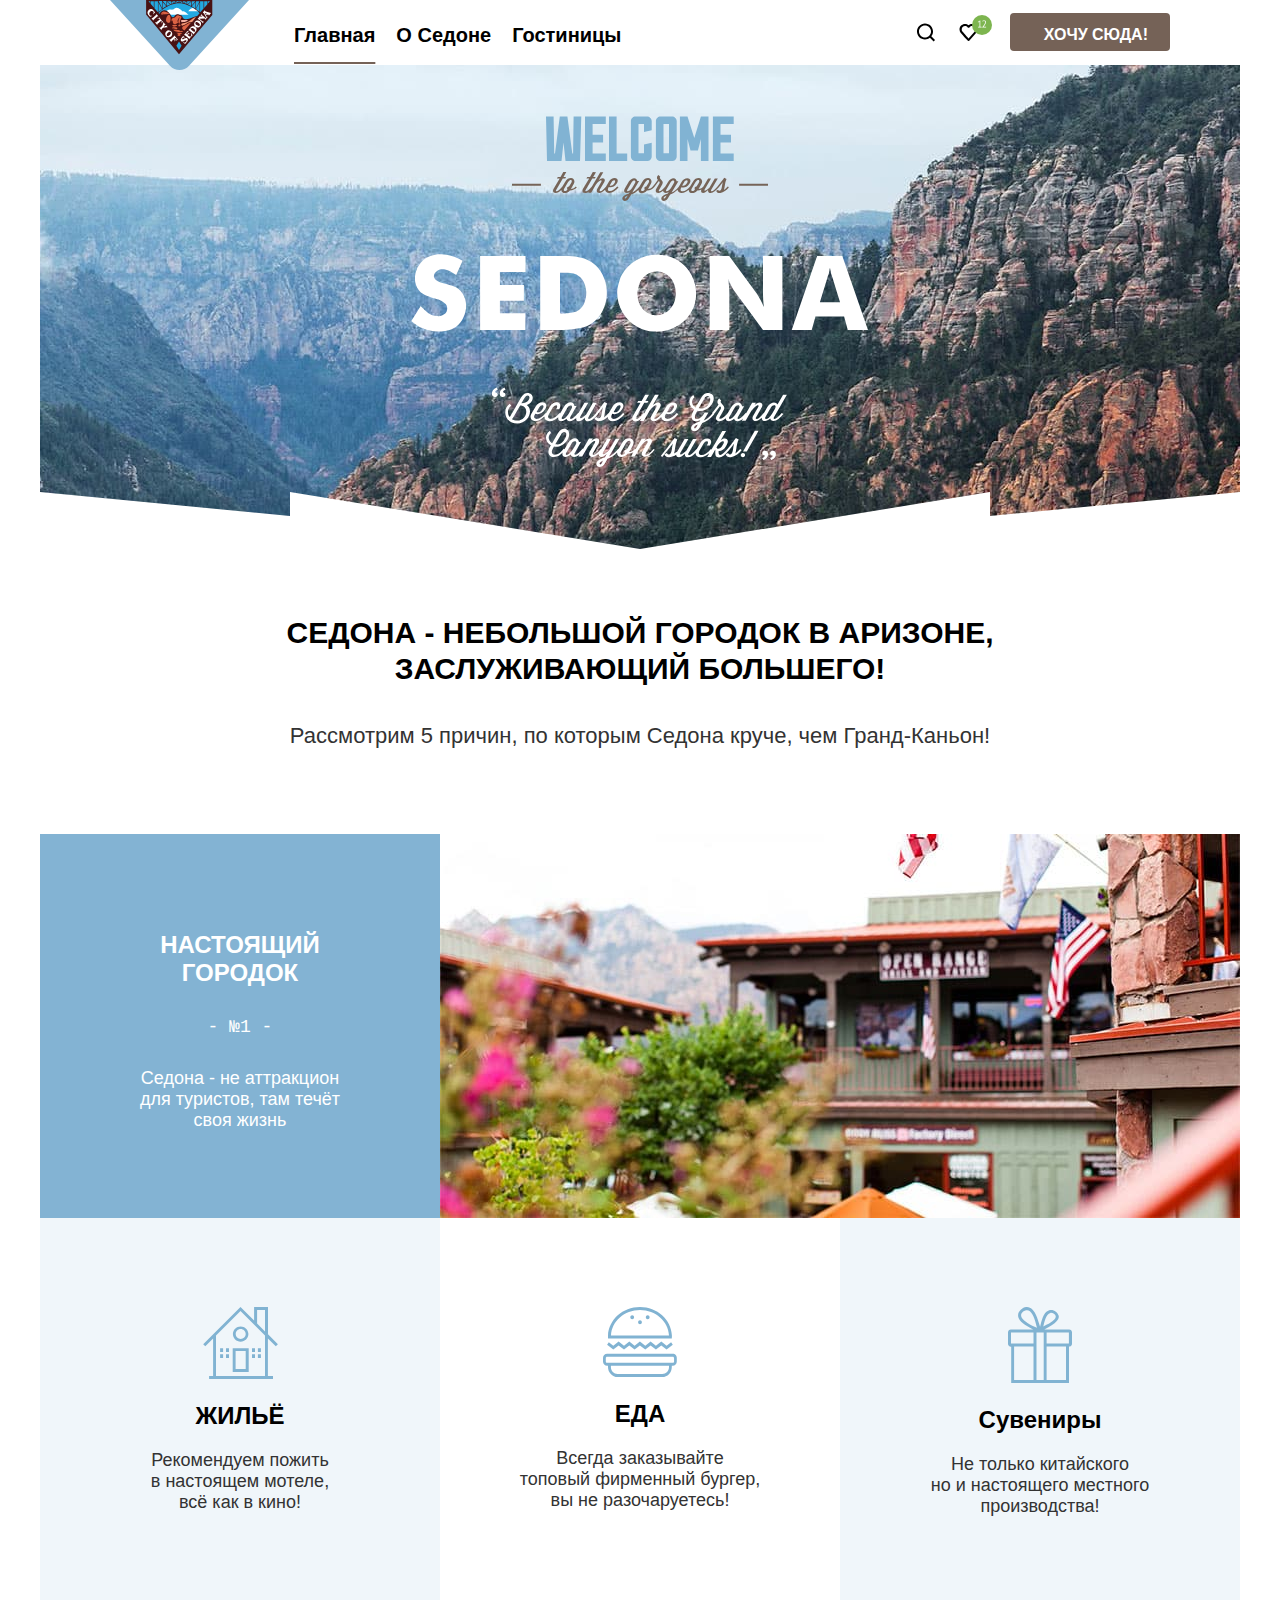
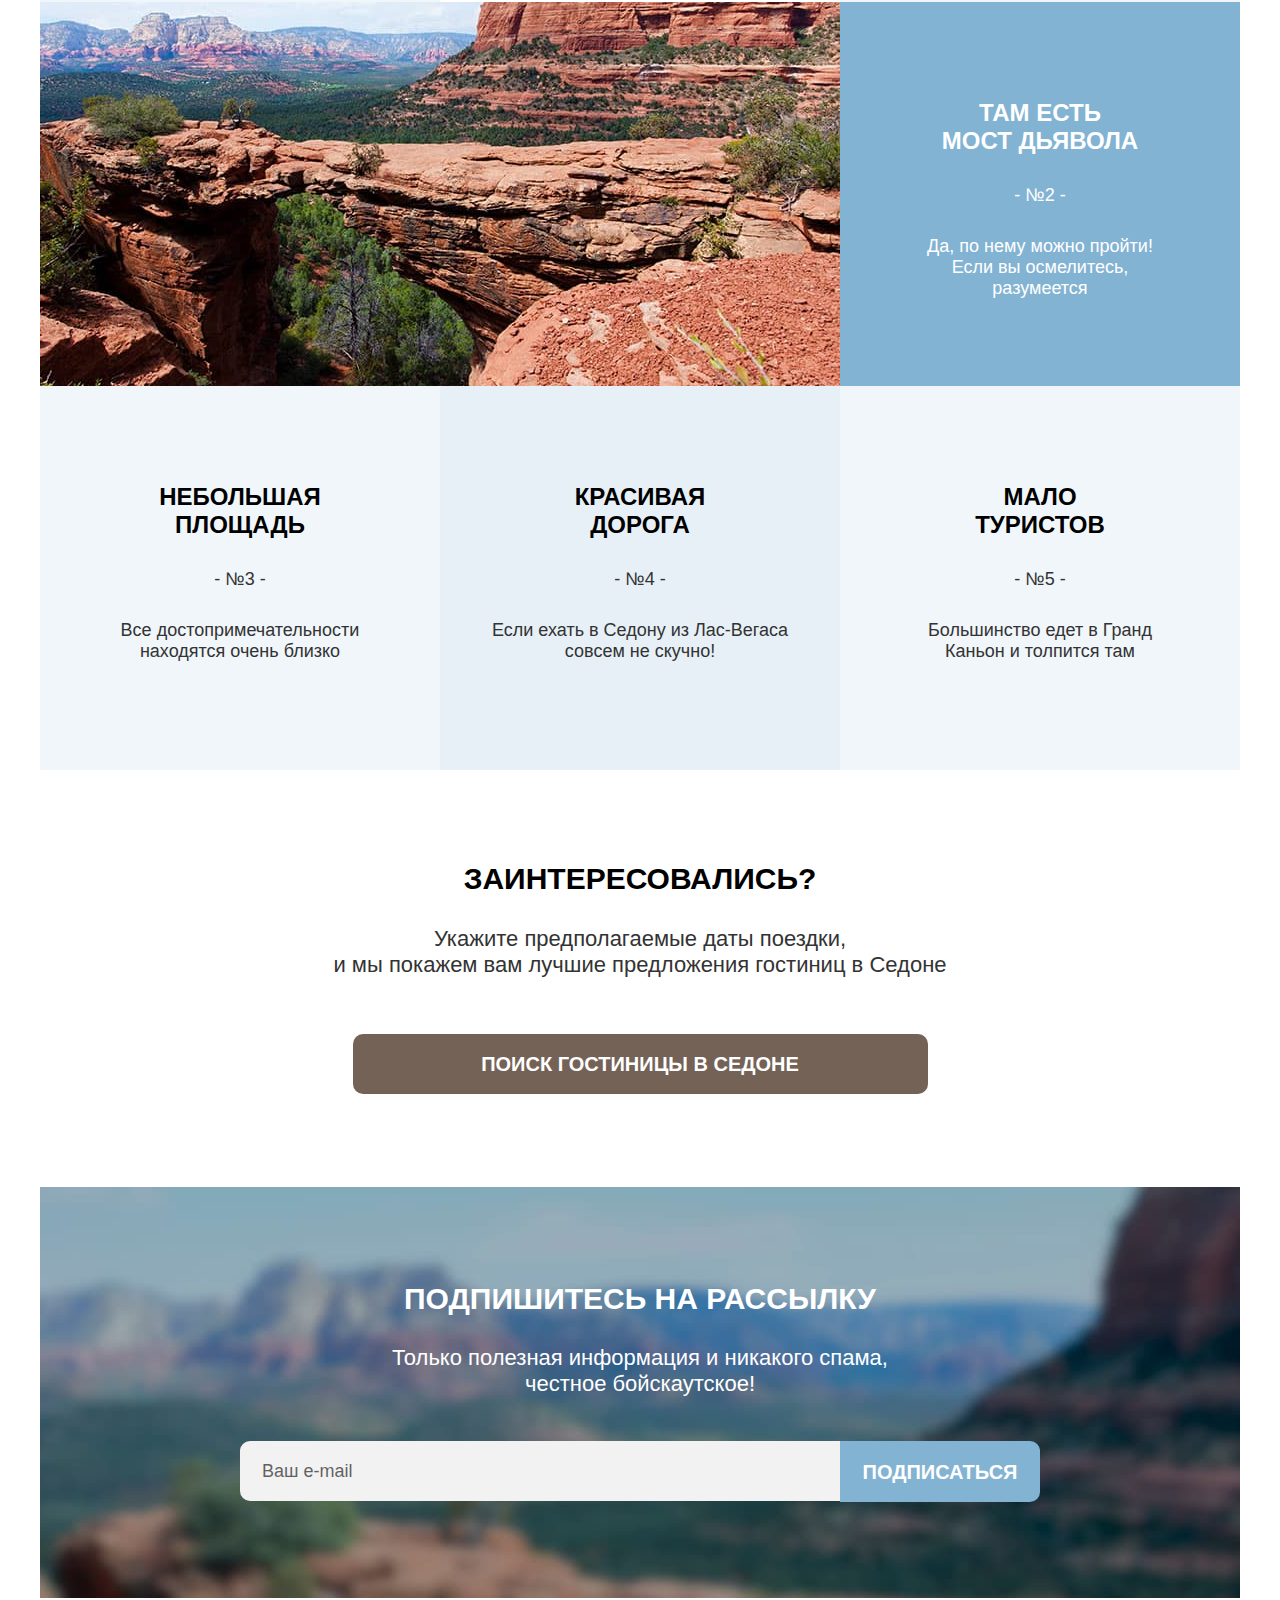
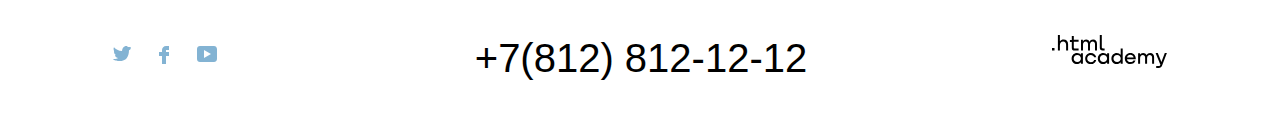
==== commit 54c7e5a7: "часть" ====
--- a/index.html
+++ b/index.html
@@ -265,6 +265,87 @@
       </p>
     </div>
   </footer>
+  <div class="modal-container modal-container-close">
+    <div class="modal modal-search">
+      <button class="modal-close-button">
+        <span class="visually-hidden">Закрыть</span>
+      </button>
+      <section class="modal-content">
+        <h2 class="modal-title">ПОИСК ГОСТИНИЦ В СЕДОНЕ</h2>
+        <form class="auth-form" action="https://echo.htmlacademy.ru/" method="post">
+          <p class="field-group">
+            <label class="enter-date" for="arrival-date-id">Дата заезда:
+              <svg class="calendar" width="15" height="15" fill="none" xmlns="http://www.w3.org/2000/svg">
+                <g opacity=".3" fill="#000">
+                  <path d="M5.5 10c.3 0 .5-.2.5-.5S5.8 9 5.5 9s-.5.2-.5.5.2.5.5.5Z" />
+                  <path
+                    d="M14 2h-2V0h-1v2H4V0H3v2H1c-.6 0-1 .4-1 1v11c0 .5.4 1 1 1h13c.5 0 1-.5 1-1V3c0-.6-.5-1-1-1Zm0 12H1V7h13v7ZM1 6V3h2v2h1V3h7v2h1V3h2v3H1Z" />
+                  <path
+                    d="M7.5 10c.3 0 .5-.2.5-.5S7.8 9 7.5 9s-.5.2-.5.5.2.5.5.5ZM9.5 10c.3 0 .5-.2.5-.5S9.8 9 9.5 9s-.5.2-.5.5.2.5.5.5ZM5.5 11c-.3 0-.5.2-.5.5s.2.5.5.5.5-.2.5-.5-.2-.5-.5-.5ZM3.5 10c.3 0 .5-.2.5-.5S3.8 9 3.5 9s-.5.2-.5.5.2.5.5.5ZM3.5 11c-.3 0-.5.2-.5.5s.2.5.5.5.5-.2.5-.5-.2-.5-.5-.5ZM7.5 11c-.3 0-.5.2-.5.5s.2.5.5.5.5-.2.5-.5-.2-.5-.5-.5ZM9.5 11c-.3 0-.5.2-.5.5s.2.5.5.5.5-.2.5-.5-.2-.5-.5-.5ZM11.5 10c.3 0 .5-.2.5-.5s-.2-.5-.5-.5-.5.2-.5.5.2.5.5.5ZM11.5 11c-.3 0-.5.2-.5.5s.2.5.5.5.5-.2.5-.5-.2-.5-.5-.5Z" />
+                </g>
+              </svg>
+            </label>
+            <input class="enter-date-field" type="text" id="arrival-date-id" name="arrival-date"
+              placeholder="27 апреля 2020">
+            <span class="under-text under-text-error">
+              Мы не можем отправить вас в прошлое.
+            </span>
+          </p>
+          <p class="field-group">
+            <label class="enter-date" for="departure-date-id">Дата выезда:
+              <svg class="calendar" width="15" height="15" fill="none" xmlns="http://www.w3.org/2000/svg">
+                <g opacity=".3" fill="#000">
+                  <path d="M5.5 10c.3 0 .5-.2.5-.5S5.8 9 5.5 9s-.5.2-.5.5.2.5.5.5Z" />
+                  <path
+                    d="M14 2h-2V0h-1v2H4V0H3v2H1c-.6 0-1 .4-1 1v11c0 .5.4 1 1 1h13c.5 0 1-.5 1-1V3c0-.6-.5-1-1-1Zm0 12H1V7h13v7ZM1 6V3h2v2h1V3h7v2h1V3h2v3H1Z" />
+                  <path
+                    d="M7.5 10c.3 0 .5-.2.5-.5S7.8 9 7.5 9s-.5.2-.5.5.2.5.5.5ZM9.5 10c.3 0 .5-.2.5-.5S9.8 9 9.5 9s-.5.2-.5.5.2.5.5.5ZM5.5 11c-.3 0-.5.2-.5.5s.2.5.5.5.5-.2.5-.5-.2-.5-.5-.5ZM3.5 10c.3 0 .5-.2.5-.5S3.8 9 3.5 9s-.5.2-.5.5.2.5.5.5ZM3.5 11c-.3 0-.5.2-.5.5s.2.5.5.5.5-.2.5-.5-.2-.5-.5-.5ZM7.5 11c-.3 0-.5.2-.5.5s.2.5.5.5.5-.2.5-.5-.2-.5-.5-.5ZM9.5 11c-.3 0-.5.2-.5.5s.2.5.5.5.5-.2.5-.5-.2-.5-.5-.5ZM11.5 10c.3 0 .5-.2.5-.5s-.2-.5-.5-.5-.5.2-.5.5.2.5.5.5ZM11.5 11c-.3 0-.5.2-.5.5s.2.5.5.5.5-.2.5-.5-.2-.5-.5-.5Z" />
+                </g>
+              </svg>
+            </label>
+            <input class="enter-date-field" type="text" id="departure-date-id" name="departure-date"
+              placeholder="1 сентября 2021">
+            <span class="under-text">
+              На эти даты есть свободные номера. Пока есть.
+            </span>
+          </p>
+          <div class="field-group-count-container">
+            <div class="field-group-count">
+              <label class="field-group-adults" for="adults">Взрослые:
+              </label>
+              <div class="counter-container">
+                <svg class="minus" width="13" height="1" fill="none" xmlns="http://www.w3.org/2000/svg">
+                  <path opacity=".3" d="M0 0v1h13V0H0Z" fill="#000" /></svg>
+                <input class="counter" type="text" id="adults" name="number-adults" placeholder="2">
+                <svg class="plus" width="13" height="13" fill="none" xmlns="http://www.w3.org/2000/svg">
+                  <path d="M13 6H7V0H6v6H0v1h6v6h1V7h6V6Z" fill="#000" opacity=".3" /></svg>
+              </div>
+            </div>
+            <div class="field-group-count">
+              <label class="field-group-childs" for="childs">Дети:
+              </label>
+              <div class="counter-container">
+                <svg class="tultil" width="25" height="25" fill="none" xmlns="http://www.w3.org/2000/svg">
+                  <circle cx="12.5" cy="12.5" r="12.5" fill="#83B3D3" />
+                  <g clip-path="url(#a)" fill="#fff">
+                    <path d="M12 17h1v-6h-1v6ZM13 8h-1v1h1V8Z" />
+                  </g>
+                  <defs>
+                  </defs>
+                </svg>
+                <svg class="minus" width="13" height="1" fill="none" xmlns="http://www.w3.org/2000/svg">
+                  <path opacity=".3" d="M0 0v1h13V0H0Z" fill="#000" /></svg>
+                <input class="counter" type="text" id="childs" name="number-childs" placeholder="1">
+                <svg class="plus" width="13" height="13" fill="none" xmlns="http://www.w3.org/2000/svg">
+                  <path d="M13 6H7V0H6v6H0v1h6v6h1V7h6V6Z" fill="#000" opacity=".3" /></svg>
+              </div>
+            </div>
+          </div>
+          <button class="modal-search-btn" type="button">Найти</button>
+        </form>
+      </section>
+    </div>
+  </div>
 </body>
 
 </html>
--- a/styles/styles.css
+++ b/styles/styles.css
@@ -113,7 +113,8 @@
 }
 
 .distribution-write {
-  padding: 0px 22px;
+  padding: 0px 0px 0px 0px;
+  margin: 0px 0px 0px 0px;
   font: inherit;
   width: 600px;
   height: 60px;
@@ -122,6 +123,7 @@
   border: none;
 }
 
+
 ::placeholder {
   font-size: 18px;
   line-height: 26px;
@@ -129,6 +131,7 @@
   align-items: center;
   color: #000000;
   opacity: 0.6;
+  padding-left: 22px;
 }
 
 .button-accept {
@@ -237,6 +240,24 @@
   display: block;
 }
 
+.modal-search-btn {
+  display: block;
+  width: 575px;
+  height: 60px;
+  border: 0;
+  background: #83B3D3;
+  border-radius: 10px;
+  font-family: "PT Sans", sans-serif;
+  font-style: normal;
+  font-weight: 700;
+  font-size: 20px;
+  line-height: 26px;
+  text-align: center;
+  text-transform: uppercase;
+  color: #FFFFFF;
+  border: none;
+}
+
 .button-load-more-container {
   position: relative;
 }
@@ -358,8 +379,193 @@
   opacity: 0.3;
 }
 
-
-
+.modal {
+  position: relative;
+  margin: auto;
+  padding: 62px 70px 70px 70px;
+  background-color: #ffffff;
+  box-shadow: 0px 25px 50px rgba(0, 0, 0, 0.15);
+  border-radius: 30px;
+}
+
+.modal-search {
+  width: 575px;
+  height: 429px;
+}
+
+.modal-close-button {
+  position: absolute;
+  padding: 0;
+  top: 54px;
+  right: 70px;
+  width: 53px;
+  height: 53px;
+  background-color: #F2F2F2;
+  border: none;
+  background-image: url("../images/icons/close.svg");
+  background-repeat: no-repeat;
+  background-position: center;
+  cursor: pointer;
+  border-radius: 50%;
+}
+
+.modal-title {
+  height: 67px;
+  margin: 0px 0px 32px 0px;
+  font-family: "PT Sans", sans-serif;
+  font-size: 30px;
+  line-height: 40px;
+  font-weight: 700;
+  color: #000000;
+  text-transform: uppercase;
+}
+
+.enter-date-field {
+  display: block;
+  width: 420px;
+  margin: 0;
+  padding: 0px 0px 0px 0px;
+  background: #F2F2F2;
+  border-radius: 4px;
+  border: 0;
+  height: 50px;
+  font-family: "PT Sans", sans-serif;
+  font-size: 18px;
+  line-height: 40px;
+  font-weight: 700;
+  color: #000000;
+}
+
+.enter-date-field::placeholder {
+  font-family: "PT Sans", sans-serif;
+  font-size: 18px;
+  line-height: 40px;
+  font-weight: 700;
+  color: #000000;
+  opacity: 1;
+}
+
+.counter {
+  display: block;
+  width: 133px;
+  margin: 0;
+  padding: 0;
+  background: #F2F2F2;
+  border-radius: 4px;
+  border: 0;
+  height: 50px;
+  font-family: "PT Sans", sans-serif;
+  font-size: 18px;
+  line-height: 40px;
+  font-weight: 700;
+  color: #000000;
+  position: relative;
+}
+
+.counter::placeholder {
+  font-family: "PT Sans", sans-serif;
+  font-size: 18px;
+  line-height: 40px;
+  font-weight: 700;
+  color: #000000;
+  opacity: 1;
+  padding: 50%;
+}
+
+.field-group {
+  position: relative;
+}
+
+.under-text {
+  font-family: "PT Sans", sans-serif;
+  font-size: 16px;
+  line-height: 40px;
+  color: #000000;
+  padding-left: 155px;
+  width: 420px;
+}
+
+.under-text-error {
+  color: #FF5757;
+}
+
+.field-group .calendar {
+  position: absolute;
+  top: 15px;
+  left: 551px;
+}
+
+.enter-date {
+  padding: 0px 0px 0px 0px;
+  margin: 0;
+  display: block;
+  float: left;
+  width: 155px;
+  font-family: "PT Sans", sans-serif;
+  font-size: 18px;
+  line-height: 40px;
+  font-weight: 700;
+  color: #000000;
+  height: 50px;
+}
+
+
+.field-group-count-container {
+  display: flex;
+  gap: 56px;
+  margin-bottom: 40px;
+}
+
+.field-group-count {
+  display: flex;
+}
+
+.field-group-adults {
+  margin: 0;
+  padding: 0;
+  display: block;
+  float: left;
+  width: 155px;
+  font-family: "PT Sans", sans-serif;
+  font-size: 18px;
+  line-height: 40px;
+  font-weight: 700;
+  color: #000000;
+  height: 50px;
+}
+
+.field-group-childs {
+  margin: 0;
+  padding: 0;
+  display: block;
+  width: 97px;
+  font-family: "PT Sans", sans-serif;
+  font-size: 18px;
+  line-height: 40px;
+  font-weight: 700;
+  color: #000000;
+  height: 50px;
+}
+
+.footer-number-nolink:focus {
+  outline: 3px solid #83B3D3;
+  border-radius: 2px;
+}
+
+
+.modal-container {
+  position: fixed;
+  top: 0;
+  left: 0;
+  display: flex;
+  width: 100%;
+  height: 100%;
+  background-color: rgba(242, 242, 242, 0.8);
+}
+
+.modal-container-close {
+  display: none;
+}
 
 .btn-search:hover {
   background: #615048;
@@ -757,8 +963,8 @@
   line-height: 26px;
   text-align: center;
   color: #FFFFFF;
-  padding-top: 29px;
-  padding-bottom: 46px;
+  padding-top: 28px;
+  padding-bottom: 44px;
 }
 
 .footer-html-academy {
@@ -927,6 +1133,31 @@
   transform: rotate(45deg);
 }
 
+.counter-container {
+  position: relative;
+
+}
+
+.minus {
+  position: absolute;
+  top: 24px;
+  left: 19px;
+  z-index: 1;
+}
+
+.plus {
+  position: absolute;
+  top: 18px;
+  left: 100px;
+}
+
+.tultil {
+  position: absolute;
+  top: 9px;
+  left: -46px;
+  z-index: 1;
+}
+
 .catalog-price {
   color: #FFFFFF;
   font-size: 18px;
@@ -1061,6 +1292,13 @@
   font-size: 18px;
   line-height: 23px;
   color: #333333;
+  padding-right: 2px;
+  padding-top: 4px;
+}
+
+.hotel-on-page-text {
+  padding: 0px 33px 0px 0px;
+
 }
 
 .select-control-2 {
@@ -1069,6 +1307,7 @@
   border: 2px solid #E6E6E6;
   box-sizing: border-box;
   border-radius: 4px;
+
 }
 
 .footer-distribution-container {
@@ -1084,8 +1323,8 @@
   height: 223px;
   display: flex;
   flex-direction: column;
-  padding: 73px 200px 140px 200px;
-  justify-content: space-between;
+  padding: 73px 200px 160px 200px;
+  gap: 46px;
 
 }
 
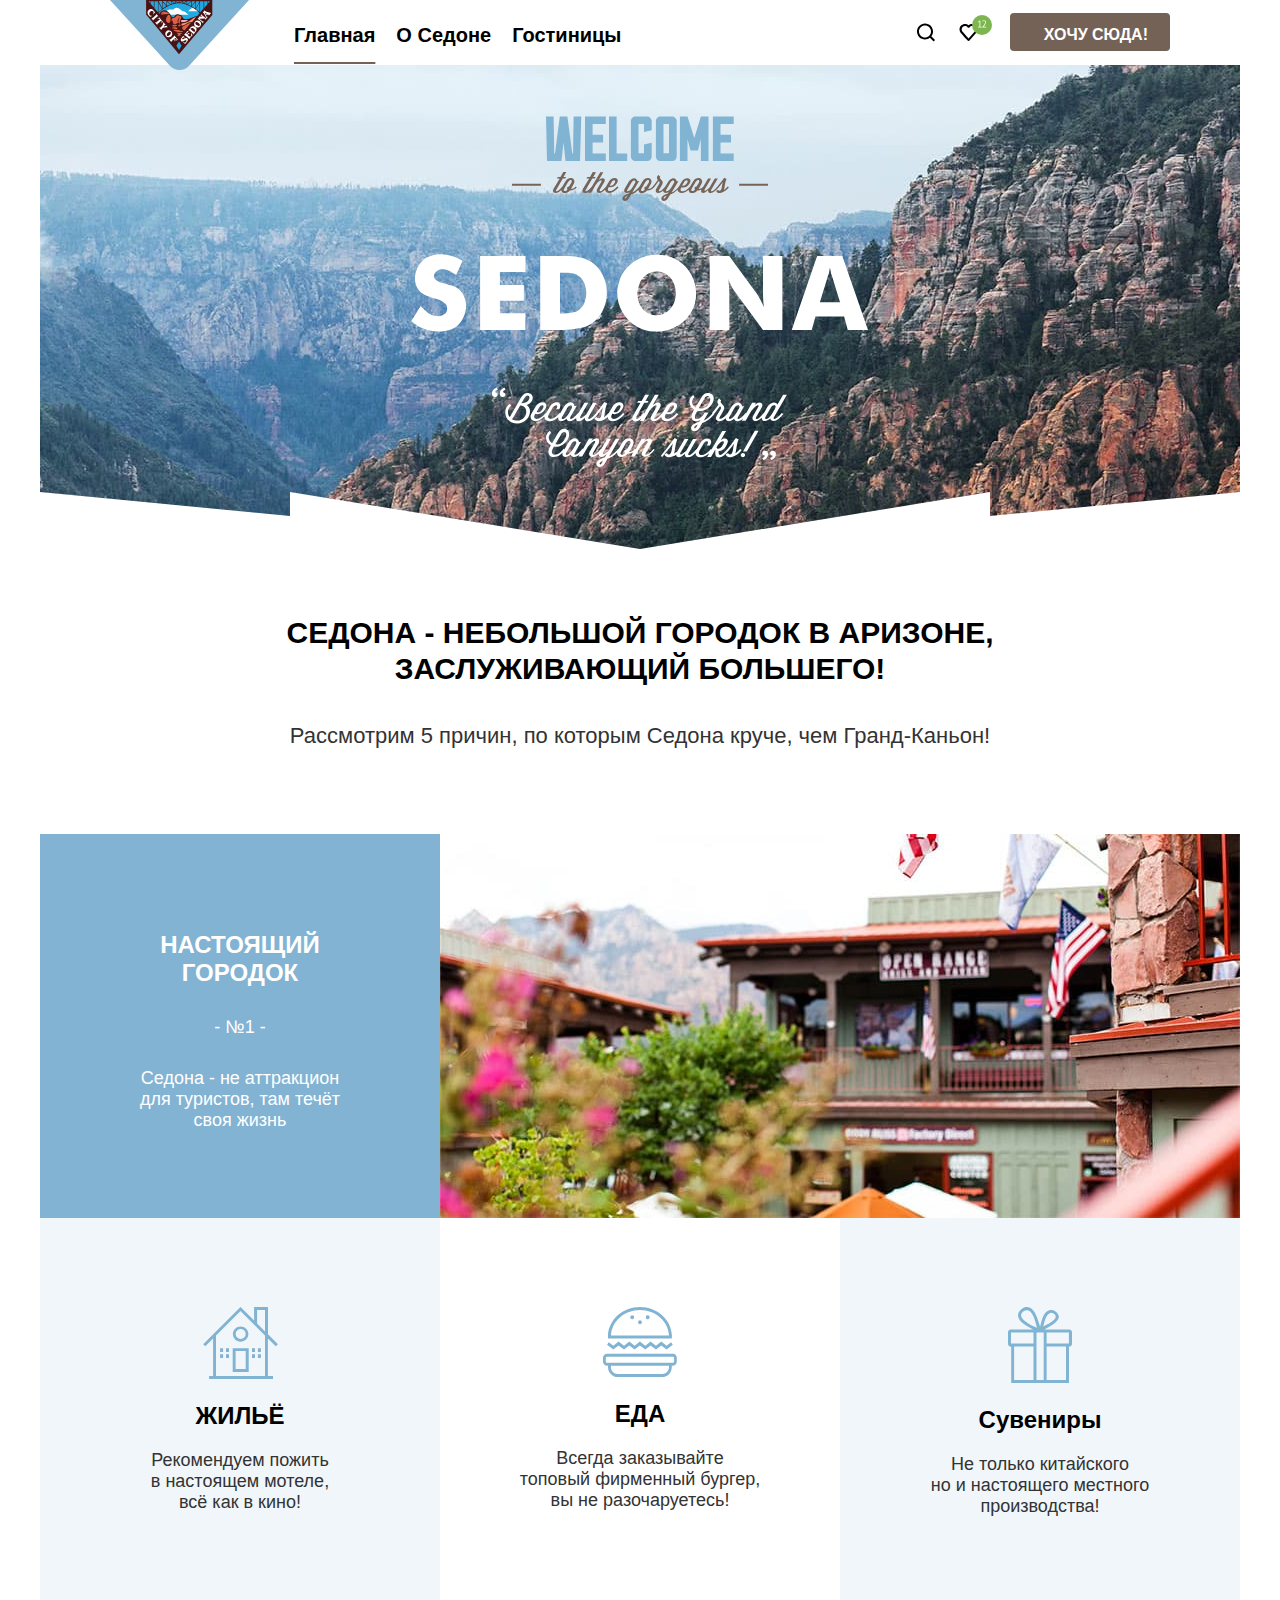
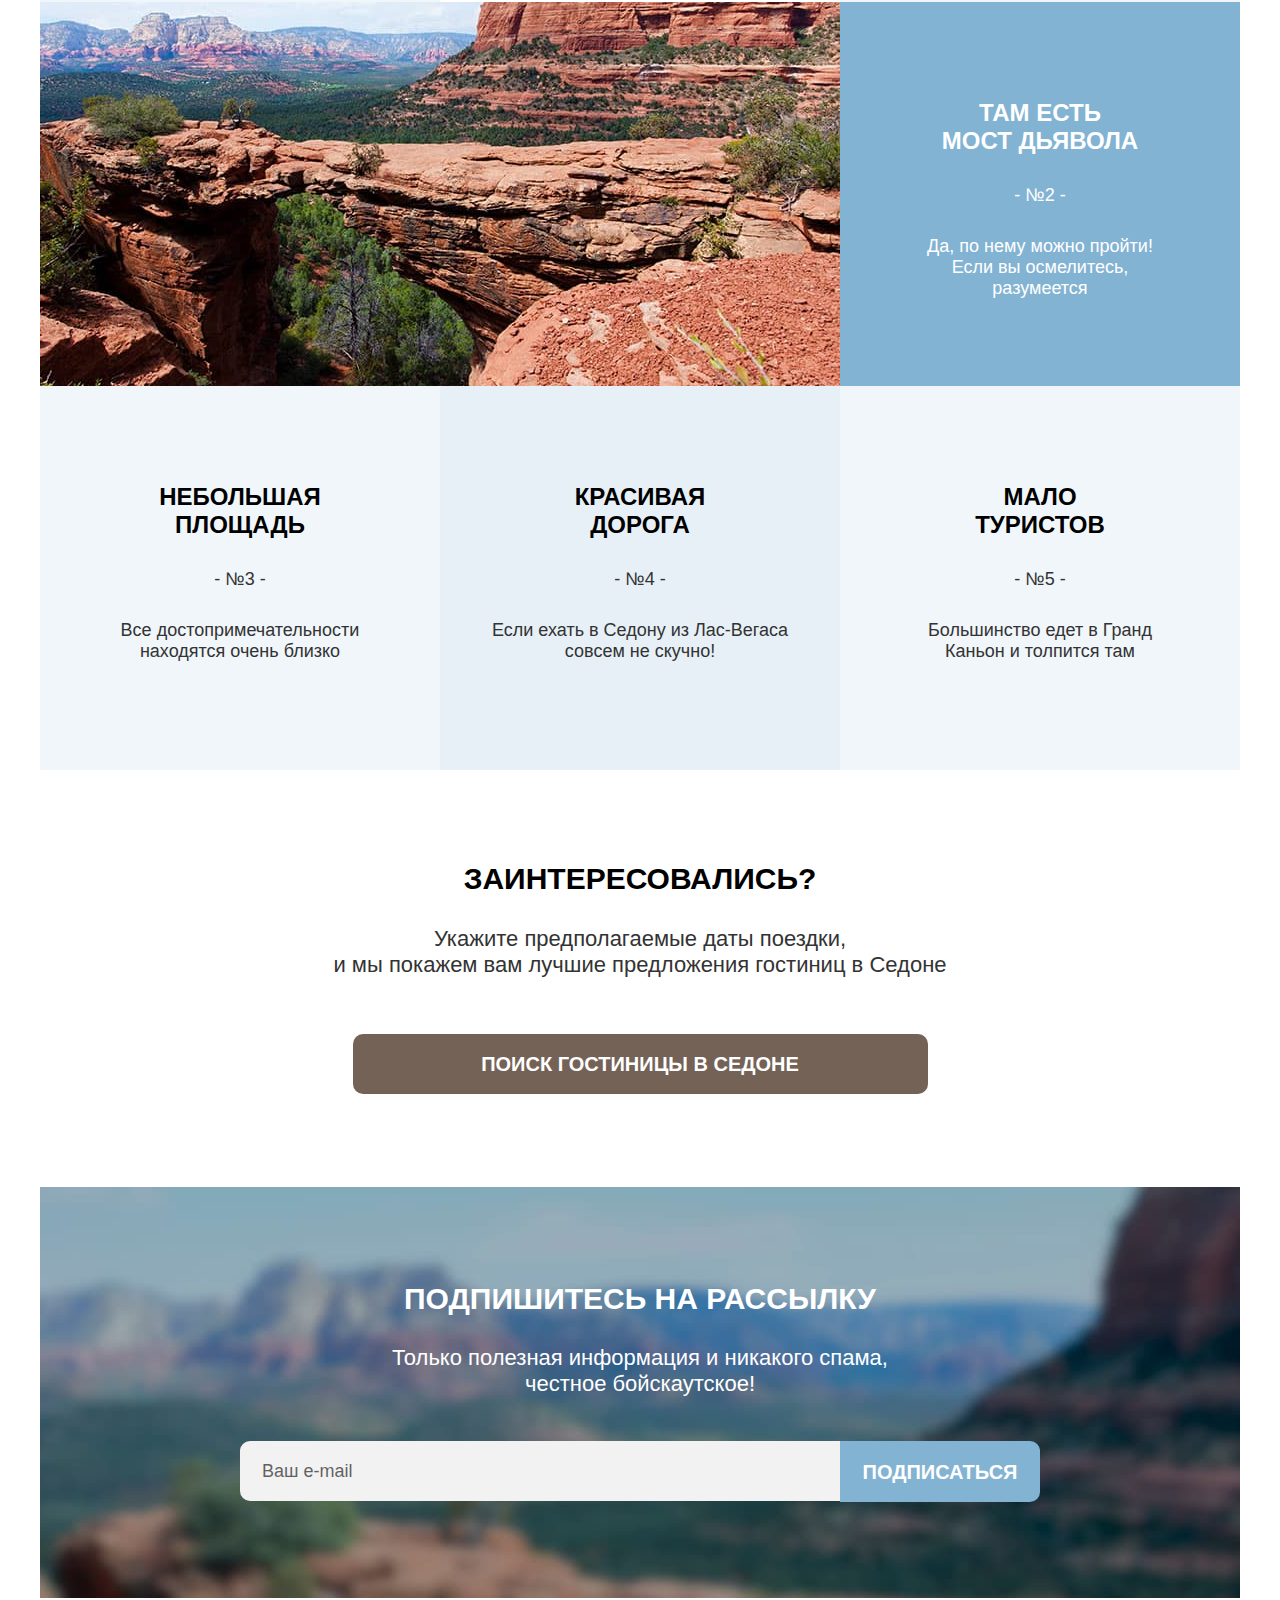
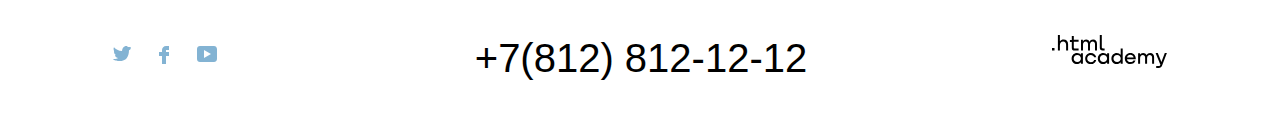
==== commit 125d20fd: "всякое" ====
--- a/index.html
+++ b/index.html
@@ -5,8 +5,8 @@
   <meta charset="utf-8">
   <title>HTML Academy: Седона</title>
   <link rel="stylesheet" href="styles/styles.css">
+  <link rel="icon" href="favicon.ico">
 </head>
-
 
 <body>
   <header class="page-header">
@@ -77,7 +77,7 @@
             НАСТОЯЩИЙ <br> ГОРОДОК
           </h3>
           <span class="advantage-number">
-            <pre>- №1 -</pre>
+            - №1 -
           </span>
           <p class="advantage-description">
             Седона - не аттракцион <br>
@@ -286,7 +286,7 @@
               </svg>
             </label>
             <input class="enter-date-field" type="text" id="arrival-date-id" name="arrival-date"
-              placeholder="27 апреля 2020">
+              placeholder="Укажите дату">
             <span class="under-text under-text-error">
               Мы не можем отправить вас в прошлое.
             </span>
@@ -304,7 +304,7 @@
               </svg>
             </label>
             <input class="enter-date-field" type="text" id="departure-date-id" name="departure-date"
-              placeholder="1 сентября 2021">
+              placeholder="Укажите дату">
             <span class="under-text">
               На эти даты есть свободные номера. Пока есть.
             </span>
@@ -313,31 +313,45 @@
             <div class="field-group-count">
               <label class="field-group-adults" for="adults">Взрослые:
               </label>
-              <div class="counter-container">
-                <svg class="minus" width="13" height="1" fill="none" xmlns="http://www.w3.org/2000/svg">
-                  <path opacity=".3" d="M0 0v1h13V0H0Z" fill="#000" /></svg>
+              <div class="counter-container counter-container-adults">
                 <input class="counter" type="text" id="adults" name="number-adults" placeholder="2">
-                <svg class="plus" width="13" height="13" fill="none" xmlns="http://www.w3.org/2000/svg">
-                  <path d="M13 6H7V0H6v6H0v1h6v6h1V7h6V6Z" fill="#000" opacity=".3" /></svg>
+                <button class="btn-minus">
+                  <svg class="minus" width="13" height="1" fill="none" xmlns="http://www.w3.org/2000/svg">
+                    <path class="minus-color" opacity=".3" d="M0 0v1h13V0H0Z" fill="#000" /></svg>
+                </button>
+                <button class="btn-plus">
+                  <svg class="plus" width="13" height="13" xmlns="http://www.w3.org/2000/svg">
+                    <path class="plus-color" d="M13 6H7V0H6v6H0v1h6v6h1V7h6V6Z" fill="#000" opacity="0.3" /></svg>
+                </button>
               </div>
             </div>
             <div class="field-group-count">
-              <label class="field-group-childs" for="childs">Дети:
-              </label>
-              <div class="counter-container">
-                <svg class="tultil" width="25" height="25" fill="none" xmlns="http://www.w3.org/2000/svg">
-                  <circle cx="12.5" cy="12.5" r="12.5" fill="#83B3D3" />
-                  <g clip-path="url(#a)" fill="#fff">
-                    <path d="M12 17h1v-6h-1v6ZM13 8h-1v1h1V8Z" />
-                  </g>
-                  <defs>
-                  </defs>
-                </svg>
-                <svg class="minus" width="13" height="1" fill="none" xmlns="http://www.w3.org/2000/svg">
-                  <path opacity=".3" d="M0 0v1h13V0H0Z" fill="#000" /></svg>
+              <span class="form-label">
+                <label class="field-group-childs" for="childs">Дети:</label>
+                <span class="tooltip">
+                  <button class="tooltip-toggle" type="button" aria-labelledby="tooltip-label">
+                    <svg class="tooltip-icon" width="25" height="25" fill="none" xmlns="http://www.w3.org/2000/svg">
+                      <circle cx="12.5" cy="12.5" r="12.5" fill="#83B3D3" />
+                      <g clip-path="url(#a)" fill="#fff">
+                        <path d="M12 17h1v-6h-1v6ZM13 8h-1v1h1V8Z" />
+                      </g>
+                    </svg>
+                  </button>
+                  <span class="tooltip-text" role="tooltip" id="tooltip-label">Укажите количество детей, которые будут с
+                    вами, возраст которых от 6 до 18
+                    лет. Дети до 6 лет размещаются бесплатно.</span>
+                </span>
+              </span>
+              <div class="counter-container counter-container-childs">
                 <input class="counter" type="text" id="childs" name="number-childs" placeholder="1">
-                <svg class="plus" width="13" height="13" fill="none" xmlns="http://www.w3.org/2000/svg">
-                  <path d="M13 6H7V0H6v6H0v1h6v6h1V7h6V6Z" fill="#000" opacity=".3" /></svg>
+                <button class="btn-minus">
+                  <svg class="minus" width="13" height="1" fill="none" xmlns="http://www.w3.org/2000/svg">
+                    <path class="minus-color" opacity=".3" d="M0 0v1h13V0H0Z" fill="#000" /></svg>
+                </button>
+                <button class="btn-plus">
+                  <svg class="plus" width="13" height="13" fill="none" xmlns="http://www.w3.org/2000/svg">
+                    <path class="plus-color" d="M13 6H7V0H6v6H0v1h6v6h1V7h6V6Z" fill="#000" opacity=".3" /></svg>
+                </button>
               </div>
             </div>
           </div>
--- a/styles/styles.css
+++ b/styles/styles.css
@@ -19,6 +19,7 @@
 }
 
 body {
+  min-width: 1200px;
   display: flex;
   flex-direction: column;
   min-height: 100%;
@@ -206,6 +207,11 @@
   padding: 0px 0px 0px 0px;
 }
 
+.button-favorites-current {
+  background: #7DB54F;
+}
+
+
 .hotel-rating {
   width: 160px;
   height: 37px;
@@ -256,7 +262,29 @@
   text-transform: uppercase;
   color: #FFFFFF;
   border: none;
-}
+  padding: 0;
+  margin: 0;
+}
+
+.modal-search-btn:hover {
+  background: #68A2CA;
+}
+
+.modal-search-btn:focus {
+  background: #68A2CA;
+  outline: 3px solid #756257;
+  border-radius: 10px;
+}
+
+.modal-search-btn:active {
+  background: #68A2CA;
+  color: rgba(255, 255, 255, 0.3);
+}
+
+.counter:focus-within .plus {
+  outline: 3px solid #756257;
+}
+
 
 .button-load-more-container {
   position: relative;
@@ -409,6 +437,117 @@
   border-radius: 50%;
 }
 
+.modal-close-button:active {
+  opacity: 0.3;
+  background-image: url("../images/icons/close.svg");
+  background-repeat: no-repeat;
+  background-position: center;
+  background: #E6E6E6;
+  color: rgba(0, 0, 0, 1)
+}
+
+.modal-close-button:focus {
+  background: #E6E6E6;
+  background-image: url("../images/icons/close.svg");
+  background-repeat: no-repeat;
+  background-position: center;
+  outline: 3px solid #83B3D3;
+}
+
+.counter-container-adults .btn-minus {
+  position: relative;
+  width: 25px;
+  height: 25px;
+  margin: 0;
+  padding: 0;
+  top: -41px;
+  left: 13px;
+  border: 0;
+  background: #F2F2F2;
+}
+
+.counter-container-childs .btn-minus {
+  position: relative;
+  width: 25px;
+  height: 25px;
+  margin: 0;
+  padding: 0;
+  top: -41px;
+  left: 13px;
+  border: 0;
+  background: #F2F2F2;
+}
+
+.minus {
+  position: absolute;
+  top: 11px;
+  left: 4px;
+  z-index: 1;
+}
+
+.counter-container-adults .btn-plus {
+  position: relative;
+  width: 25px;
+  height: 25px;
+  margin: 0;
+  padding: 0;
+  top: -41px;
+  left: 65px;
+  border: 0;
+  background: #F2F2F2;
+}
+
+.counter-container-childs .btn-plus {
+  position: relative;
+  width: 25px;
+  height: 25px;
+  margin: 0;
+  padding: 0;
+  top: -41px;
+  left: 65px;
+  border: 0;
+  background: #F2F2F2;
+}
+
+.plus {
+  position: absolute;
+  top: 4px;
+  left: 5px;
+}
+
+.modal-close-button:hover {
+  background: #E6E6E6;
+  background-image: url("../images/icons/close.svg");
+  background-repeat: no-repeat;
+  background-position: center;
+}
+
+.btn-minus:focus {
+  outline: 3px solid #83B3D3;
+  border-radius: 4px;
+}
+
+.btn-plus:hover .plus-color {
+  opacity: 1;
+}
+
+.btn-minus:hover .minus-color {
+  opacity: 1;
+}
+
+.btn-plus:active .plus-color {
+  opacity: 0.2;
+}
+
+.btn-minus:active .minus-color {
+  opacity: 0.2;
+}
+
+.btn-plus:focus {
+  outline: 3px solid #83B3D3;
+  border-radius: 4px;
+}
+
 .modal-title {
   height: 67px;
   margin: 0px 0px 32px 0px;
@@ -422,9 +561,9 @@
 
 .enter-date-field {
   display: block;
-  width: 420px;
-  margin: 0;
-  padding: 0px 0px 0px 0px;
+  width: 401px;
+  margin: 0;
+  padding: 0px 0px 0px 19px;
   background: #F2F2F2;
   border-radius: 4px;
   border: 0;
@@ -442,7 +581,7 @@
   line-height: 40px;
   font-weight: 700;
   color: #000000;
-  opacity: 1;
+  opacity: 0.6;
 }
 
 .counter {
@@ -469,11 +608,25 @@
   font-weight: 700;
   color: #000000;
   opacity: 1;
-  padding: 50%;
+  padding: 47%;
+}
+
+.tooltip-text:after {
+  content: '';
+  background-image: url("../images/icons/toltip-arrow.svg");
+  width: 19px;
+  height: 6px;
+  position: absolute;
+  bottom: 100%;
+  left: 0;
+  right: 0;
+  margin-left: auto;
+  margin-right: auto;
 }
 
 .field-group {
   position: relative;
+  margin: 0;
 }
 
 .under-text {
@@ -481,22 +634,20 @@
   font-size: 16px;
   line-height: 40px;
   color: #000000;
-  padding-left: 155px;
+  padding-left: 0;
   width: 420px;
-}
-
-.under-text-error {
-  color: #FF5757;
+  position: relative;
+  top: -5px;
 }
 
 .field-group .calendar {
   position: absolute;
-  top: 15px;
-  left: 551px;
+  top: 18px;
+  left: 540px;
 }
 
 .enter-date {
-  padding: 0px 0px 0px 0px;
+  padding: 6px 0px 0px 0px;
   margin: 0;
   display: block;
   float: left;
@@ -509,11 +660,24 @@
   height: 50px;
 }
 
+.form-label {
+  position: relative;
+  padding-right: 49px;
+}
+
+.tooltip {
+  position: absolute;
+  margin-top: -33px;
+  margin-left: 53px;
+  width: 25px;
+  height: 25px;
+
+}
 
 .field-group-count-container {
   display: flex;
   gap: 56px;
-  margin-bottom: 40px;
+  margin-bottom: 11px;
 }
 
 .field-group-count {
@@ -522,7 +686,7 @@
 
 .field-group-adults {
   margin: 0;
-  padding: 0;
+  padding: 6px 0px 0px 0px;
   display: block;
   float: left;
   width: 155px;
@@ -531,20 +695,18 @@
   line-height: 40px;
   font-weight: 700;
   color: #000000;
-  height: 50px;
 }
 
 .field-group-childs {
   margin: 0;
-  padding: 0;
-  display: block;
-  width: 97px;
+  padding: 6px 0px 0px 0px;
+  display: block;
   font-family: "PT Sans", sans-serif;
   font-size: 18px;
   line-height: 40px;
   font-weight: 700;
   color: #000000;
-  height: 50px;
+  display: block;
 }
 
 .footer-number-nolink:focus {
@@ -552,6 +714,72 @@
   border-radius: 2px;
 }
 
+.tooltip-toggle {
+  border: none;
+  background-color: transparent;
+  padding: 0;
+  margin: 0;
+  display: block;
+}
+
+.enter-date-field:hover {
+  background: #E6E6E6;
+}
+
+.enter-date-field:focus {
+  outline: 3px solid #83B3D3;
+  border-radius: 4px;
+  background: #E6E6E6;
+}
+
+.enter-date-field:active {
+  outline: 2px solid #000000;
+  border-radius: 4px;
+  background: #ffffff;
+}
+
+.enter-date-field:invalid+.under-text-error {
+  color: red;
+}
+
+/* .enter-date-field:invalid+.under-text-error {
+  color: rgb(0, 0, 0);
+} */
+
+.under-text-error {
+  color: #FF5757;
+}
+
+.tooltip-icon {
+  width: 100%;
+  height: 100%;
+  color: #242424;
+  display: block;
+}
+
+.tooltip-text {
+  font-family: "PT Sans", sans-serif;
+  background-color: #333333;
+  color: #ffffff;
+  font-size: 16px;
+  line-height: 20px;
+  font-weight: normal;
+  text-transform: none;
+  padding: 22px 18px 22px 22px;
+  border-radius: 10px;
+  display: block;
+  width: 219px;
+  position: absolute;
+  margin-top: 15px;
+  transform: translateX(-44.5%);
+  z-index: 1;
+  display: none;
+}
+
+.tooltip-toggle:hover+.tooltip-text,
+.tooltip-toggle:focus+.tooltip-text {
+  display: block;
+}
 
 .modal-container {
   position: fixed;
@@ -578,7 +806,6 @@
 
 .btn-search:focus {
   outline: 3px solid #83B3D3;
-
 }
 
 .distribution-write:hover {
@@ -673,6 +900,10 @@
   position: relative;
   top: -5px;
   left: -3px;
+}
+
+.button-search-current {
+  border: 2px solid #000000;
 }
 
 .button-search-svg {
@@ -1037,7 +1268,191 @@
 }
 
 .breadcrumbs-link {
-  padding-left: 3px;
+  display: block;
+  padding: 0px 3px 0px 3px;
+}
+
+.breadcrumbs-link-svg:hover {
+  opacity: 0.6;
+}
+
+.breadcrumbs-link-svg:active {
+  opacity: 0.3;
+}
+
+.breadcrumbs-link:focus {
+  outline: 3px solid #83B3D3;
+  border-radius: 3px;
+}
+
+.catalog-filter-group-1:focus-within .control-mark {
+  outline: 3px solid #83B3D3;
+  border-radius: 3px;
+}
+
+.catalog-filter-group-2:focus-within .control-mark {
+  outline: 3px solid #83B3D3;
+}
+
+.breadcrumbs-item:hover {
+  opacity: 0.6;
+}
+
+.breadcrumbs-item:active {
+  opacity: 0.3;
+}
+
+.control-mark:hover {
+  opacity: 0.6;
+}
+
+.control-mark:active {
+  opacity: 0.3;
+}
+
+.control-label:hover {
+  opacity: 0.6;
+}
+
+.control-label:active {
+  opacity: 0.3;
+}
+
+.button-accept:focus {
+  outline: 3px solid #FFFFFF;
+  background: #68A2CA;
+}
+
+.button-accept:hover {
+  background: #68A2CA;
+}
+
+.button-accept:active {
+  background: #68A2CA;
+  color: rgba(255, 255, 255, 0.3);
+}
+
+.button-reset:focus {
+  outline: 3px solid #68A2CA;
+  border-radius: 3px;
+}
+
+.button-reset:hover {
+  color: rgba(255, 255, 255, 0.6);
+}
+
+.button-reset:active {
+  color: rgba(255, 255, 255, 0.3);
+}
+
+.range-toggle:focus {
+  outline: 3px solid #68A2CA;
+  border-radius: 3px;
+}
+
+.range-toggle:hover {
+  box-shadow: 0px 4px 10px rgba(0, 0, 0, 0.25);
+  border-radius: 5px;
+}
+
+.range-toggle:active {
+  outline: 3px solid #68A2CA;
+  border-radius: 3px;
+}
+
+.catalog-price-first:focus {
+  outline: 3px solid #68A2CA;
+  border: 2px solid #FFFFFF;
+  box-sizing: border-box;
+  box-shadow: 0px 0px 0px 3px #81B3D2;
+  border-radius: 4px 0px 0px 4px;
+}
+
+.catalog-price-second:focus {
+  outline: 3px solid #68A2CA;
+  border: 2px solid #FFFFFF;
+  box-sizing: border-box;
+  box-shadow: 0px 0px 0px 3px #81B3D2;
+  border-radius: 0px 4px 4px 0px;
+}
+
+.pagination-link:hover {
+  background: #68A2CA;
+}
+
+.pagination-link:focus {
+  outline: 3px solid #756257;
+  background: #68A2CA;
+}
+
+.pagination-link:active {
+  color: rgba(255, 255, 255, 0.3);
+  background: #68A2CA;
+}
+
+.button-load-more:hover {
+  background: #68A2CA;
+}
+
+.button-load-more:active {
+  color: rgba(255, 255, 255, 0.3);
+  background: #68A2CA;
+}
+
+.button-load-more:focus {
+  outline: 3px solid #756257;
+  background: #68A2CA;
+}
+
+.pagination-current:focus {
+  outline: 3px solid #756257;
+  background: #68A2CA;
+}
+
+.catalog-price:hover {
+  border: 2px solid rgba(255, 255, 255, 0.6);
+}
+
+.catalog-price:active {
+  background: #756257;
+}
+
+.select-control-1:focus {
+  outline: 0cm;
+  border: 2px solid #83B3D3;
+}
+
+.select-control-1:hover {
+  outline: 0cm;
+  border: 2px solid #83B3D3;
+}
+
+.select-control-1:active {
+  opacity: 0.3;
+}
+
+.select-control-2:focus {
+  outline: 0cm;
+  border: 2px solid #83B3D3;
+}
+
+.select-control-2:hover {
+  outline: 0cm;
+  border: 2px solid #83B3D3;
+}
+
+.select-control-2:active {
+  opacity: 0.3;
+}
+
+.button-search:focus {
+  outline: 0cm;
+  border: 2px solid #83B3D3;
+}
+
+.button-search:hover {
+  outline: 0cm;
+  border: 2px solid #83B3D3;
 }
 
 .breadcrumbs-item {
@@ -1138,23 +1553,10 @@
 
 }
 
-.minus {
-  position: absolute;
-  top: 24px;
-  left: 19px;
-  z-index: 1;
-}
-
-.plus {
-  position: absolute;
-  top: 18px;
-  left: 100px;
-}
-
 .tultil {
   position: absolute;
-  top: 9px;
-  left: -46px;
+  top: 13px;
+  left: -41px;
   z-index: 1;
 }
 
@@ -1378,9 +1780,8 @@
   list-style: none;
   margin: 0;
   padding: 0;
-  height: 21px;
-  display: flex;
-  gap: 11px;
+  display: flex;
+  gap: 9px;
   position: relative;
   top: -6px;
 }
@@ -1507,3 +1908,66 @@
 .product-card-type-string-3 {
   grid-column: 2/3;
 }
+
+.pagination-current:focus {
+  outline: 3px solid #756257;
+  background: #68A2CA;
+}
+
+.hotel-card-image:hover {
+  opacity: 0.6;
+}
+
+.hotel-card-link:focus {
+  outline: 3px solid #83B3D3;
+  border-radius: 3px;
+}
+
+.hotel-card-image:active {
+  opacity: 0.3;
+}
+
+.product-card-button:hover {
+  background: #615048;
+}
+
+.product-card-button:active {
+  background: #615048;
+  color: rgba(255, 255, 255, 0.3);
+}
+
+.product-card-button:focus {
+  outline: 3px solid #83B3D3;
+  border-radius: 3px;
+  background: #615048;
+}
+
+.button-favorites:hover {
+  background: #68A2CA;
+}
+
+.button-favorites:active {
+  background: #68A2CA;
+  color: rgba(255, 255, 255, 0.3);
+}
+
+.button-favorites:focus {
+  outline: 3px solid #756257;
+  border-radius: 3px;
+  background: #68A2CA;
+}
+
+.button-favorites-current:hover {
+  background: #6C9E42;
+}
+
+.button-favorites-current:active {
+  background: #6C9E42;
+  color: rgba(255, 255, 255, 0.3);
+}
+
+.button-favorites-current:focus {
+  outline: 3px solid #756257;
+  border-radius: 3px;
+  background: #6C9E42;
+}
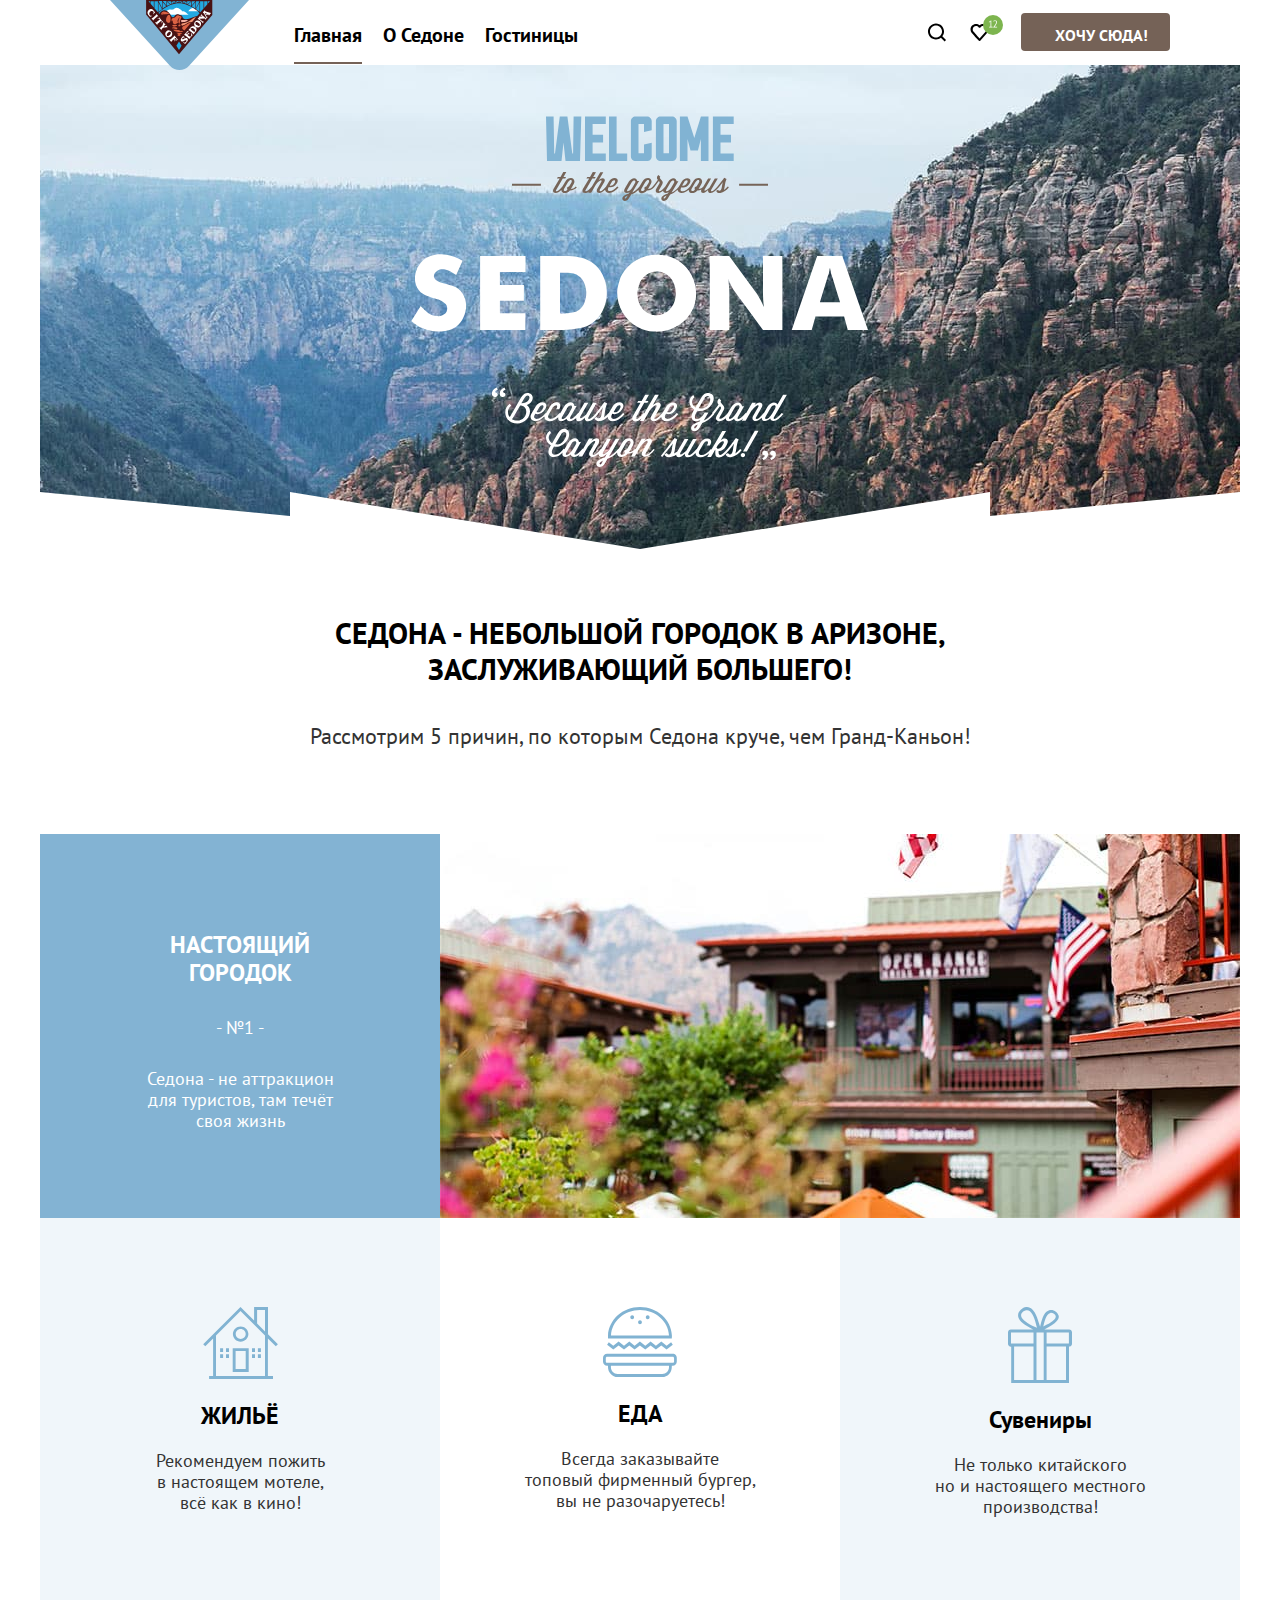
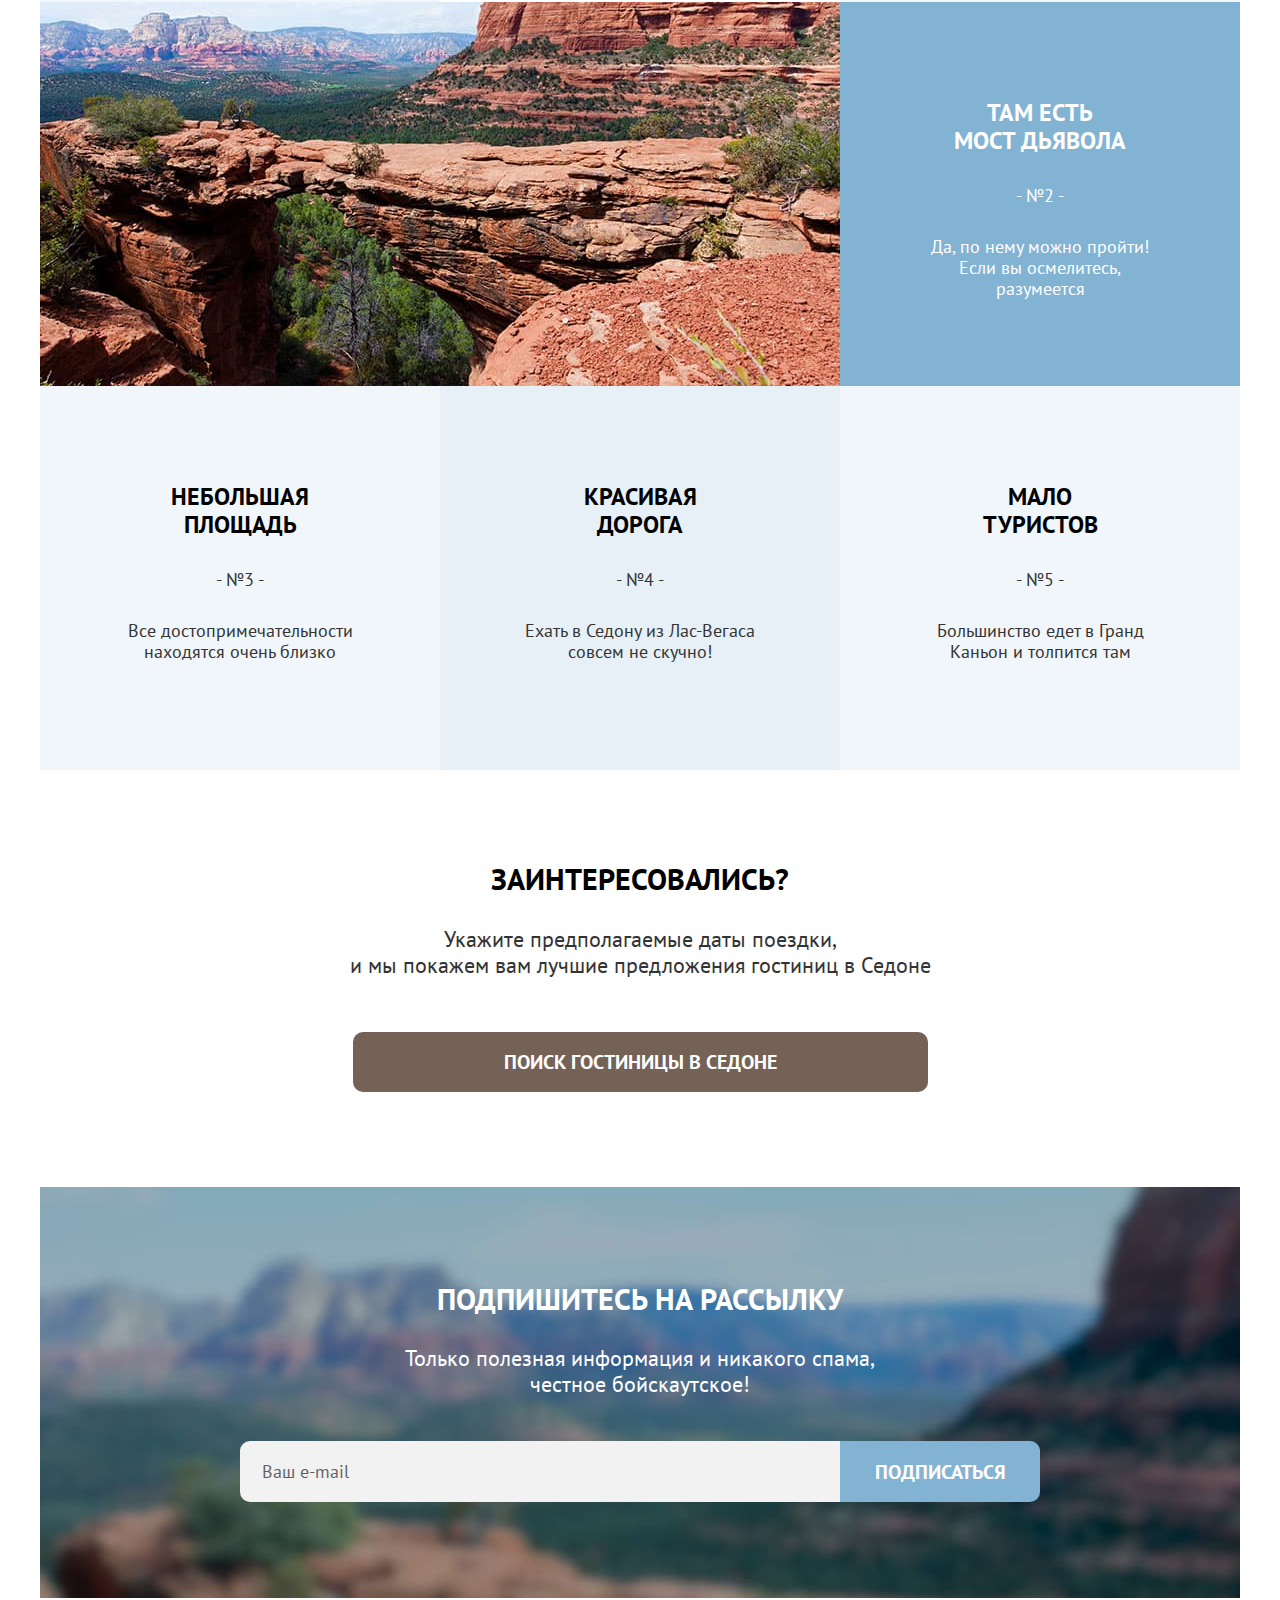
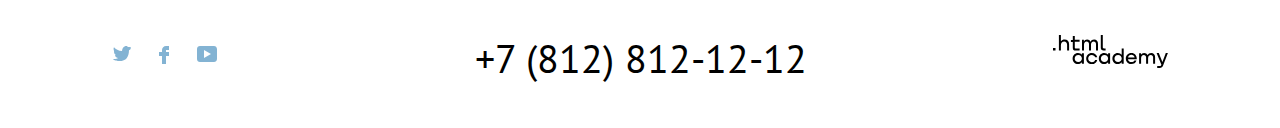
==== commit 0909c185: "add" ====
--- a/index.html
+++ b/index.html
@@ -162,7 +162,7 @@
             - №4 -
           </span>
           <p class="advantage-description">
-            Если ехать в Седону из Лас-Вегаса <br>
+            Ехать в Седону из Лас-Вегаса <br>
             совсем не скучно!
           </p>
         </li>
@@ -185,8 +185,7 @@
         ЗАИНТЕРЕСОВАЛИСЬ?
       </h2>
       <p class="search-text">
-        Укажите предполагаемые даты поездки, <br>
-        и мы покажем вам лучшие предложения гостиниц в Седоне
+        Укажите предполагаемые даты поездки,<br>и мы покажем вам лучшие предложения гостиниц в Седоне
       </p>
       <div>
         <button class="btn-search" type="button">Поиск гостиницы в Седоне</button>
@@ -250,7 +249,7 @@
         </ul>
       </section>
       <div class="footer-number">
-        <a class="footer-number-nolink" href="tel:+78128121212">+7(812) 812-12-12</a>
+        <a class="footer-number-nolink" href="tel:+78128121212">+7 (812) 812-12-12</a>
       </div>
       <p class="footer-html-academy">
         <a class="footer-html-academy-pic" href="https://htmlacademy.ru/">
--- a/styles/styles.css
+++ b/styles/styles.css
@@ -1,5 +1,5 @@
 @font-face {
-  font-family: "PT Sans", sans-serif;
+  font-family: "PT Sans";
   font-style: normal;
   font-weight: 400;
   src: url("../fonts/ptsans-400.woff2") format("woff2");
@@ -7,7 +7,7 @@
 }
 
 @font-face {
-  font-family: "PT Sans", sans-serif;
+  font-family: "PT Sans";
   font-style: normal;
   font-weight: 700;
   src: url("../fonts/ptsans-700.woff2") format("woff2");
@@ -81,7 +81,7 @@
 
 .btn-search {
   width: 575px;
-  height: 60px;
+  min-height: 60px;
   font-family: "PT Sans", sans-serif;
   font-style: normal;
   font-weight: 700;
@@ -98,7 +98,7 @@
 
 .button-distribution {
   width: 200px;
-  height: 61px;
+  min-height: 61px;
   font-family: "PT Sans", sans-serif;
   font-style: normal;
   font-weight: 700;
@@ -118,7 +118,7 @@
   margin: 0px 0px 0px 0px;
   font: inherit;
   width: 600px;
-  height: 60px;
+  min-height: 60px;
   background: #F2F2F2;
   border-radius: 10px 0px 0px 10px;
   border: none;
@@ -135,9 +135,14 @@
   padding-left: 22px;
 }
 
+img{
+  max-width: 100%;
+  object-fit: contain;
+}
+
 .button-accept {
   width: 160px;
-  height: 48px;
+  min-height: 48px;
   font-style: normal;
   font-weight: 700;
   font-size: 16px;
@@ -153,7 +158,7 @@
 
 .button-reset {
   width: 160px;
-  height: 23px;
+  min-height: 23px;
   font-style: normal;
   font-size: 18px;
   line-height: 23px;
@@ -166,7 +171,7 @@
 .product-card-button {
   display: block;
   width: 133px;
-  height: 37px;
+  min-height: 37px;
   background: #756257;
   border-radius: 4px;
   font-family: "PT Sans", sans-serif;
@@ -191,7 +196,7 @@
 
 .button-favorites {
   width: 141px;
-  height: 37px;
+  min-height: 37px;
   background: #83B3D3;
   border-radius: 4px;
   font-family: "PT Sans", sans-serif;
@@ -214,7 +219,7 @@
 
 .hotel-rating {
   width: 160px;
-  height: 37px;
+  min-height: 37px;
   background: #F2F2F2;
   border-radius: 4px;
   font-size: 16px;
@@ -229,7 +234,7 @@
 
 .button-load-more {
   width: 620px;
-  height: 60px;
+  min-height: 60px;
   background: #83B3D3;
   border-radius: 4px;
   font-family: "PT Sans", sans-serif;
@@ -249,7 +254,7 @@
 .modal-search-btn {
   display: block;
   width: 575px;
-  height: 60px;
+  min-height: 60px;
   border: 0;
   background: #83B3D3;
   border-radius: 10px;
@@ -296,7 +301,7 @@
   top: -30px;
   left: 2px;
   width: 1055px;
-  height: 2px;
+  min-height: 2px;
   background-color: #E6E6E6;
   transform: rotate(180deg);
   content: "";
@@ -308,7 +313,7 @@
   top: 90px;
   left: 2px;
   width: 1055px;
-  height: 2px;
+  min-height: 2px;
   background-color: #E6E6E6;
   transform: rotate(180deg);
   content: "";
@@ -345,9 +350,10 @@
   padding-right: 70px;
   display: flex;
   width: 1060px;
-  height: 70px;
+  min-height: 70px;
   margin: 0 auto;
   justify-content: space-between;
+  flex-wrap: wrap;
 
 }
 
@@ -427,7 +433,7 @@
   top: 54px;
   right: 70px;
   width: 53px;
-  height: 53px;
+  min-height: 53px;
   background-color: #F2F2F2;
   border: none;
   background-image: url("../images/icons/close.svg");
@@ -457,7 +463,7 @@
 .counter-container-adults .btn-minus {
   position: relative;
   width: 25px;
-  height: 25px;
+  min-height: 25px;
   margin: 0;
   padding: 0;
   top: -41px;
@@ -469,7 +475,7 @@
 .counter-container-childs .btn-minus {
   position: relative;
   width: 25px;
-  height: 25px;
+  min-height: 25px;
   margin: 0;
   padding: 0;
   top: -41px;
@@ -488,7 +494,7 @@
 .counter-container-adults .btn-plus {
   position: relative;
   width: 25px;
-  height: 25px;
+  min-height: 25px;
   margin: 0;
   padding: 0;
   top: -41px;
@@ -500,7 +506,7 @@
 .counter-container-childs .btn-plus {
   position: relative;
   width: 25px;
-  height: 25px;
+  min-height: 25px;
   margin: 0;
   padding: 0;
   top: -41px;
@@ -549,7 +555,7 @@
 }
 
 .modal-title {
-  height: 67px;
+  min-height: 67px;
   margin: 0px 0px 32px 0px;
   font-family: "PT Sans", sans-serif;
   font-size: 30px;
@@ -567,7 +573,7 @@
   background: #F2F2F2;
   border-radius: 4px;
   border: 0;
-  height: 50px;
+  min-height: 50px;
   font-family: "PT Sans", sans-serif;
   font-size: 18px;
   line-height: 40px;
@@ -592,7 +598,7 @@
   background: #F2F2F2;
   border-radius: 4px;
   border: 0;
-  height: 50px;
+  min-height: 50px;
   font-family: "PT Sans", sans-serif;
   font-size: 18px;
   line-height: 40px;
@@ -615,7 +621,7 @@
   content: '';
   background-image: url("../images/icons/toltip-arrow.svg");
   width: 19px;
-  height: 6px;
+  min-height: 6px;
   position: absolute;
   bottom: 100%;
   left: 0;
@@ -657,7 +663,7 @@
   line-height: 40px;
   font-weight: 700;
   color: #000000;
-  height: 50px;
+  min-height: 50px;
 }
 
 .form-label {
@@ -670,7 +676,7 @@
   margin-top: -33px;
   margin-left: 53px;
   width: 25px;
-  height: 25px;
+  min-height: 25px;
 
 }
 
@@ -738,13 +744,9 @@
   background: #ffffff;
 }
 
-.enter-date-field:invalid+.under-text-error {
+.enter-date-field:invalid + .under-text-error {
   color: red;
 }
-
-/* .enter-date-field:invalid+.under-text-error {
-  color: rgb(0, 0, 0);
-} */
 
 .under-text-error {
   color: #FF5757;
@@ -752,7 +754,7 @@
 
 .tooltip-icon {
   width: 100%;
-  height: 100%;
+  min-height: 100%;
   color: #242424;
   display: block;
 }
@@ -776,8 +778,8 @@
   display: none;
 }
 
-.tooltip-toggle:hover+.tooltip-text,
-.tooltip-toggle:focus+.tooltip-text {
+.tooltip-toggle:hover + .tooltip-text,
+.tooltip-toggle:focus + .tooltip-text {
   display: block;
 }
 
@@ -787,7 +789,7 @@
   left: 0;
   display: flex;
   width: 100%;
-  height: 100%;
+  min-height: 100%;
   background-color: rgba(242, 242, 242, 0.8);
 }
 
@@ -865,7 +867,7 @@
 
 .range-scale {
   position: relative;
-  height: 4px;
+  min-height: 4px;
   margin-bottom: 16px;
   background: rgba(255, 255, 255, 0.3);
   border-radius: 2px;
@@ -874,7 +876,7 @@
 
 .range-bar {
   position: absolute;
-  height: 4px;
+  min-height: 4px;
   background-color: #ffffff;
   left: 0;
   right: 41px;
@@ -884,7 +886,7 @@
 .range-toggle {
   position: absolute;
   width: 20px;
-  height: 20px;
+  min-height: 20px;
   background: #FFFFFF;
   border-radius: 5px;
   cursor: pointer;
@@ -896,7 +898,7 @@
   box-sizing: border-box;
   border-radius: 4px;
   width: 48px;
-  height: 48px;
+  min-height: 48px;
   position: relative;
   top: -5px;
   left: -3px;
@@ -1000,7 +1002,7 @@
 }
 
 .advantage-item-blue-gray {
-  height: 384px;
+  min-height: 384px;
   width: 400px;
 }
 
@@ -1009,7 +1011,7 @@
   display: flex;
   margin: 0;
   padding: 0;
-  height: 384px;
+  min-height: 384px;
   text-align: center;
 }
 
@@ -1043,7 +1045,7 @@
   justify-content: space-between;
   padding-top: 97px;
   padding-bottom: 108px;
-  height: 179px;
+  min-height: 179px;
 }
 
 .advantage-description {
@@ -1081,7 +1083,7 @@
 }
 
 .advantage-item-dark-grey {
-  height: 384px;
+  min-height: 384px;
   width: 400px;
 }
 
@@ -1113,7 +1115,7 @@
 
 .search {
   width: 720px;
-  height: 233px;
+  min-height: 233px;
   text-align: center;
   display: flex;
   flex-direction: column;
@@ -1133,7 +1135,7 @@
 .search-text {
   margin: 0;
   padding-top: 29px;
-  padding-bottom: 56px;
+  padding-bottom: 54px;
   font-size: 22px;
   line-height: 26px;
 }
@@ -1148,7 +1150,7 @@
 .footer-distribution {
   margin: 0 auto;
   width: 1200px;
-  height: 411px;
+  min-height: 411px;
   text-align: center;
   background-image: url("../images/footer/background-footer.jpg");
   background-size: 100% auto;
@@ -1161,7 +1163,7 @@
   flex-direction: column;
   padding-top: 89px;
   padding-bottom: 79px;
-  height: 216px;
+  min-height: 216px;
 }
 
 .distribution-title {
@@ -1231,15 +1233,13 @@
 .footer-number {
   margin-top: 40px;
   margin-bottom: 40px;
-  margin-left: 61px;
-  margin-right: 33px;
-  width: 720px;
-  height: 50px;
+  margin-left: 240px;
+  min-height: 50px;
   font-style: normal;
   font-size: 40px;
   line-height: 40px;
-  text-align: center;
   text-transform: uppercase;
+  flex-grow: 1;
 }
 
 .button-social {
@@ -1284,13 +1284,17 @@
   outline: 3px solid #83B3D3;
   border-radius: 3px;
 }
-
-.catalog-filter-group-1:focus-within .control-mark {
+.control-mark:focus-within {
   outline: 3px solid #83B3D3;
   border-radius: 3px;
 }
 
-.catalog-filter-group-2:focus-within .control-mark {
+.control-input[type="checkbox"]:focus + .control-mark{
+  outline: 3px solid #83B3D3;
+  border-radius: 3px;
+}
+
+.control-input[type="radio"]:focus + .control-mark{
   outline: 3px solid #83B3D3;
 }
 
@@ -1486,7 +1490,7 @@
   width: 1060px;
   padding-left: 70px;
   padding-right: 70px;
-  height: 408px;
+  min-height: 408px;
   color: #FFFFFF;
   background-color: #000000;
   background-image: url("../images/largepic/catalog-background-1.jpg");
@@ -1517,7 +1521,7 @@
   top: 2px;
   left: 2px;
   width: 20px;
-  height: 20px;
+  min-height: 20px;
   background: #FFFFFF;
   border-radius: 4px;
 }
@@ -1526,23 +1530,23 @@
   background: rgba(255, 255, 255, 0.6);
 }
 
-.control-input[type="checkbox"]:checked+.control-mark::after {
+.control-input[type="checkbox"]:checked + .control-mark::after {
   position: absolute;
   top: 9px;
   left: 5px;
   width: 12px;
-  height: 2px;
+  min-height: 2px;
   background-color: #000000;
   content: "";
   transform: rotate(-45deg);
 }
 
-.control-input[type="checkbox"]:checked+.control-mark::before {
+.control-input[type="checkbox"]:checked + .control-mark::before {
   position: absolute;
   top: 11px;
   left: 3px;
   width: 6px;
-  height: 2px;
+  min-height: 2px;
   background-color: #000000;
   content: "";
   transform: rotate(45deg);
@@ -1565,7 +1569,7 @@
   font-size: 18px;
   line-height: 23px;
   width: 143px;
-  height: 48px;
+  min-height: 48px;
   border: 2px solid #FFFFFF;
   box-sizing: border-box;
   border-radius: 4px;
@@ -1590,7 +1594,7 @@
   top: 23px;
   left: 120px;
   width: 47px;
-  height: 2px;
+  min-height: 2px;
   background-color: rgb(255, 255, 255);
   content: "";
   transform: rotate(90deg);
@@ -1614,7 +1618,7 @@
   font-size: 18px;
   line-height: 23px;
   width: 287px;
-  height: 48px;
+  min-height: 48px;
   border: 2px solid #E6E6E6;
   box-sizing: border-box;
   border-radius: 4px;
@@ -1625,7 +1629,7 @@
 .hotel-card {
   list-style-type: none;
   display: grid;
-  grid-template-rows: 226px min-content 23px 37px 37px 4px;
+  grid-template-rows: 226px min-content minmax(23px) 37px 37px 4px;
   grid-template-columns: 20px 300px 20px;
   row-gap: 16px;
 }
@@ -1661,8 +1665,8 @@
 
 .pagination-link {
   display: block;
-  width: 55px;
-  height: 55px;
+  min-width: 55px;
+  min-height: 55px;
   font-weight: 700;
   font-size: 20px;
   line-height: 26px;
@@ -1696,20 +1700,22 @@
   color: #333333;
   padding-right: 2px;
   padding-top: 4px;
+  max-width: 400px;
+  margin-left: auto;
 }
 
 .hotel-on-page-text {
   padding: 0px 33px 0px 0px;
-
+  max-width: 200px;
+  margin-left: auto;
 }
 
 .select-control-2 {
-  Width: 160px;
-  Height: 48px;
+  width: 160px;
+  min-height: 48px;
   border: 2px solid #E6E6E6;
   box-sizing: border-box;
   border-radius: 4px;
-
 }
 
 .footer-distribution-container {
@@ -1721,13 +1727,11 @@
   text-align: center;
   background-size: 100% auto;
   background-repeat: no-repeat;
-  width: 1060px;
-  height: 223px;
+  min-height: 223px;
   display: flex;
   flex-direction: column;
   padding: 73px 200px 160px 200px;
   gap: 46px;
-
 }
 
 .distribution-title-catalog {
@@ -1755,16 +1759,16 @@
   line-height: 26px;
 }
 
-.control-input[type="radio"]+.control-mark {
+.control-input[type="radio"] + .control-mark {
   border-radius: 50%;
 }
 
-.control-input[type="radio"]:checked+.control-mark::before {
+.control-input[type="radio"]:checked + .control-mark::before {
   position: absolute;
   top: 5px;
   left: 5px;
   width: 10px;
-  height: 10px;
+  min-height: 10px;
   background-color: #3F5E72;
   border-radius: 50%;
   content: "";
@@ -1816,7 +1820,7 @@
 .visually-hidden {
   position: absolute;
   width: 1px;
-  height: 1px;
+  min-height: 1px;
   margin: -1px;
   border: 0;
   padding: 0;
@@ -1841,7 +1845,6 @@
 }
 
 .catalog-filter-group-3 .catalog-filter-group {
-
   padding: 0px 39px 0px 0px;
 }
 
@@ -1854,14 +1857,14 @@
 
 .catalog-filter-group-4 {
   margin-top: 60px;
-  height: 91px;
+  min-height: 91px;
   display: flex;
   flex-direction: column;
   justify-content: space-between;
 }
 
 .catalog-filter-group-1 .catalog-filter-group {
-  height: 151px;
+  min-height: 151px;
 }
 
 .catalog-filter-group-1 .catalog-filter-title {
@@ -1869,7 +1872,7 @@
 }
 
 .catalog-filter-group-2 .catalog-filter-group {
-  height: 151px;
+  min-height: 151px;
   width: 140px;
   margin-right: 115px;
 }
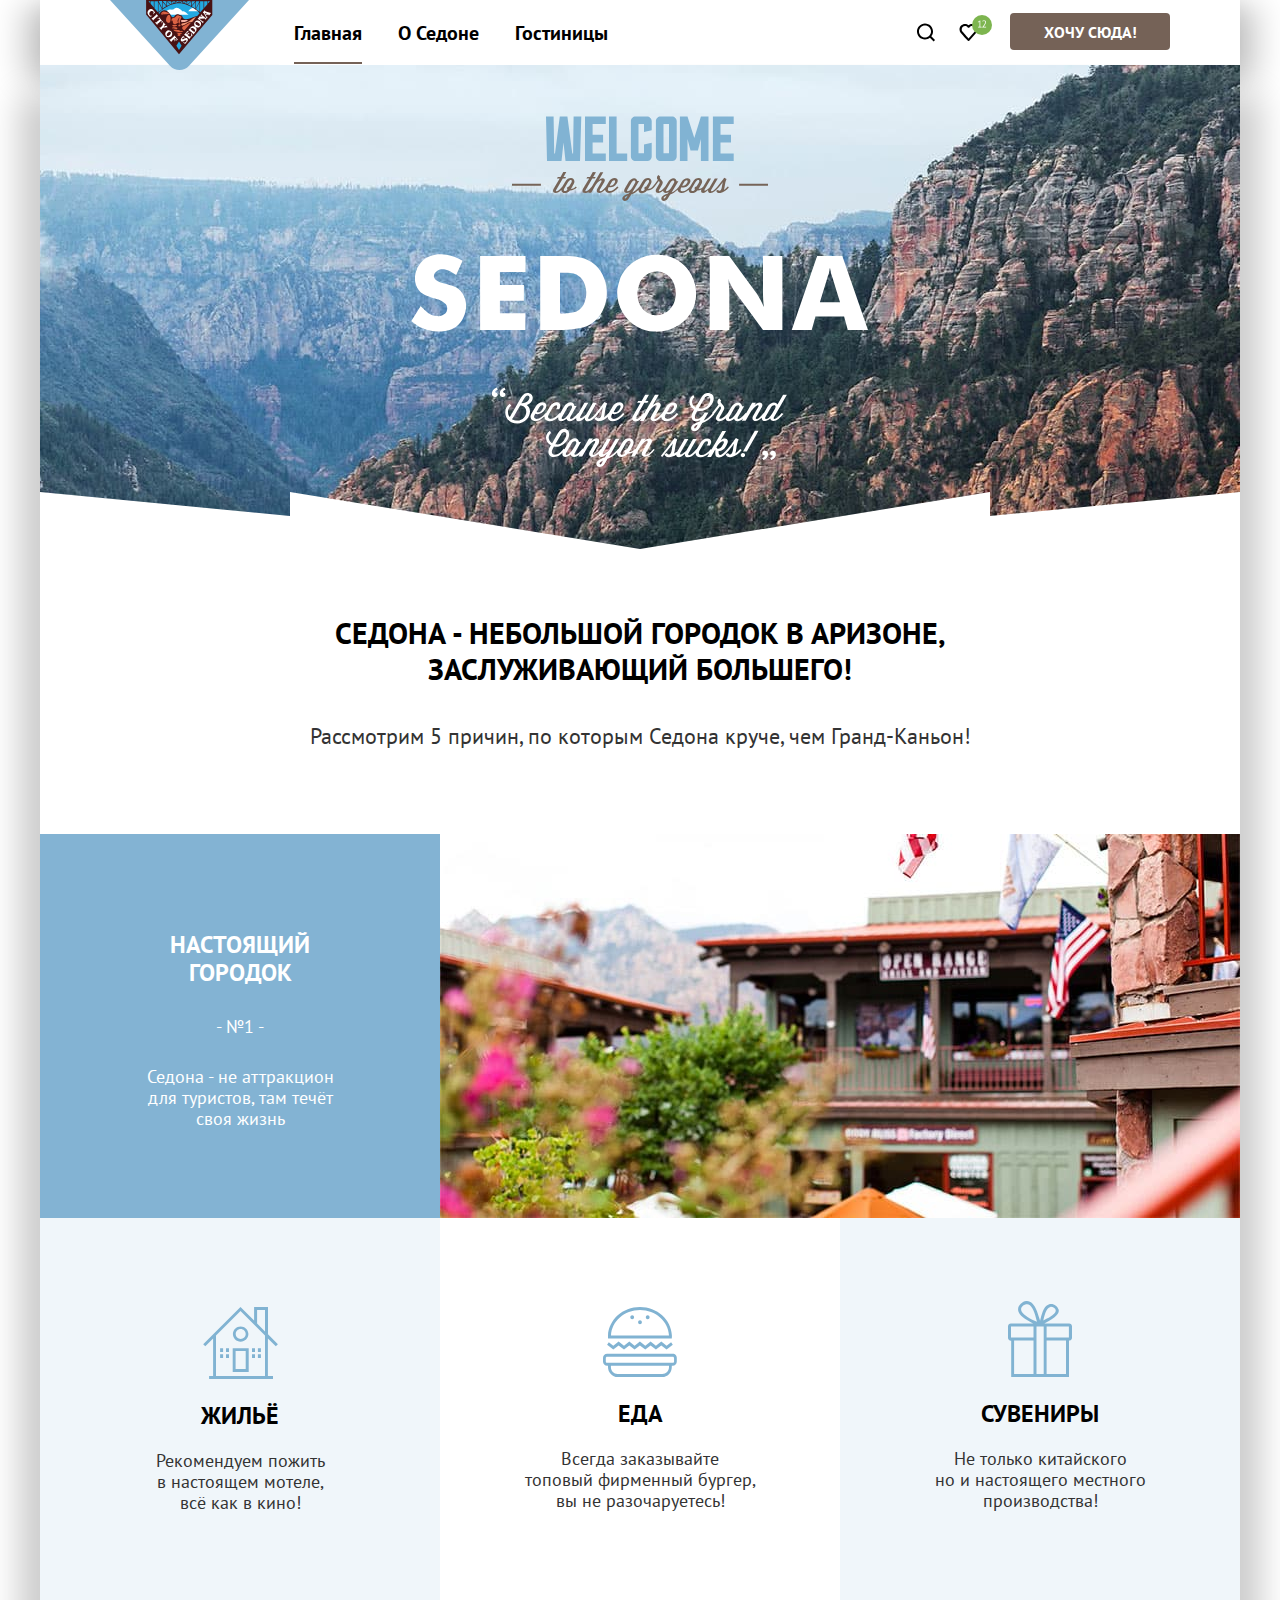
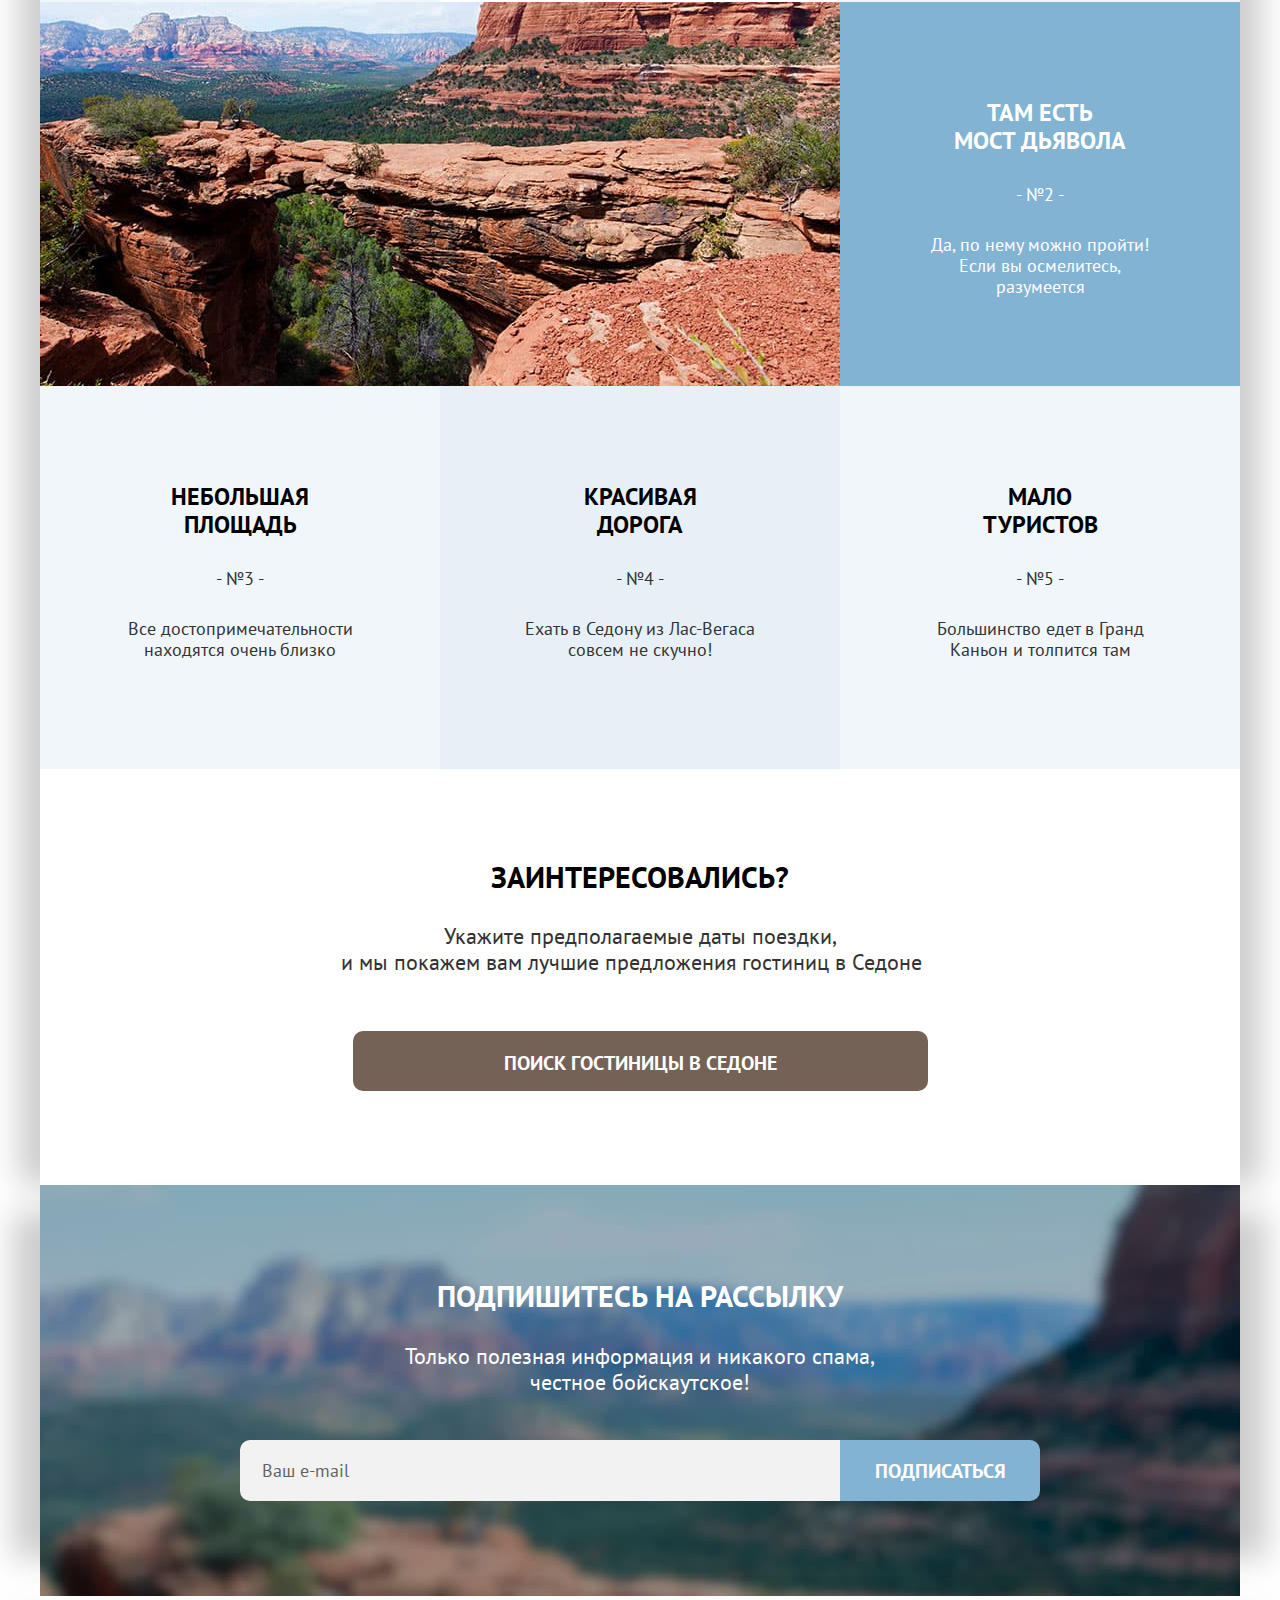
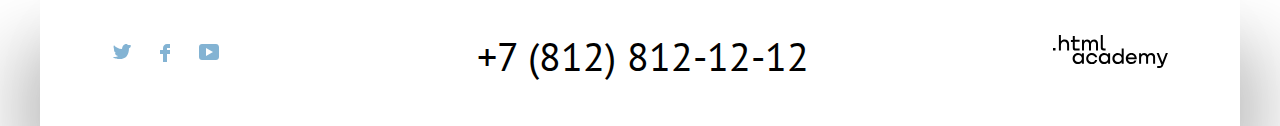
==== commit 242cfaa9: "Тени" ====
--- a/index.html
+++ b/index.html
@@ -115,7 +115,7 @@
           <img class="advantage-title-pic" src="images/icons/icon-present.svg" width="64" height="76"
             alt="Подарочная коробка с лентой.">
           <h3 class="advantage-title">
-            Сувениры
+            СУВЕНИРЫ
           </h3>
           <p class="advantage-description">
             Не только китайского <br>
@@ -185,8 +185,9 @@
         ЗАИНТЕРЕСОВАЛИСЬ?
       </h2>
       <p class="search-text">
-        Укажите предполагаемые даты поездки,<br>и мы покажем вам лучшие предложения гостиниц в Седоне
+        Укажите предполагаемые даты поездки,
       </p>
+      <p class="search-text-second-string">и мы покажем вам лучшие предложения гостиниц в Седоне</p>
       <div>
         <button class="btn-search" type="button">Поиск гостиницы в Седоне</button>
       </div>
--- a/styles/styles.css
+++ b/styles/styles.css
@@ -35,22 +35,26 @@
   width: 1200px;
   margin: 0 auto;
   flex-grow: 1;
+  box-shadow: 64px -5px 30px -45px rgb(0 0 0 / 20%),
+  -64px -5px 30px -45px rgb(0 0 0 / 20%);
 }
 
 .main-container {
   width: 1200px;
   margin: 0 auto;
   flex-grow: 1;
+  box-shadow: 33px 13px 30px -12px rgb(0 0 0 / 20%),
+  -33px 13px 30px -12px rgb(0 0 0 / 20%);
 }
 
 .head-filter {
   display: flex;
-  justify-content: space-between;
   margin: 0;
   width: 1060px;
   flex-wrap: wrap;
   margin-top: 44px;
   margin-bottom: 48px;
+  gap: 8px;
 }
 
 .main-filter {
@@ -73,10 +77,12 @@
   background: #756257;
   border-radius: 4px;
   border: none;
-  padding-top: 12px;
-  padding-bottom: 6px;
-  padding-left: 34px;
-  padding-right: 22px;
+  padding-top: 7px;
+    padding-bottom: 6px;
+    padding-left: 22px;
+    padding-right: 22px;
+  min-width: 160px;
+  min-height: 37px;
 }
 
 .btn-search {
@@ -94,6 +100,7 @@
   border-radius: 10px;
   padding: 0;
   border: none;
+  padding-top: 3px;
 }
 
 .button-distribution {
@@ -166,6 +173,7 @@
   color: #FFFFFF;
   background-color: rgba(0, 0, 0, 0);
   border: rgba(0, 0, 0, 0);
+  padding-top: 21px;
 }
 
 .product-card-button {
@@ -186,8 +194,9 @@
 }
 
 .product-card-button-text {
-  padding: 9px 0px;
-  display: block;
+  padding: 8px 0px 9px 0px;
+  display: block;
+  min-width: 135px;
 }
 
 .hotel-rating-pic {
@@ -218,6 +227,7 @@
 
 
 .hotel-rating {
+  font-family: "PT Sans", sans-serif;
   width: 160px;
   min-height: 37px;
   background: #F2F2F2;
@@ -230,6 +240,8 @@
   text-decoration: none;
   margin: 0;
   border: 0;
+  padding-left: 9px;
+  padding-bottom: 5px;
 }
 
 .button-load-more {
@@ -253,7 +265,7 @@
 
 .modal-search-btn {
   display: block;
-  width: 575px;
+  min-width: 575px;
   min-height: 60px;
   border: 0;
   background: #83B3D3;
@@ -354,7 +366,8 @@
   margin: 0 auto;
   justify-content: space-between;
   flex-wrap: wrap;
-
+  box-shadow: 15px 8px 30px 3px rgb(0 0 0 / 20%),
+   -15px 8px 30px 3px rgb(0 0 0 / 20%);
 }
 
 .navigation-list-menu .navigation-link {
@@ -365,9 +378,11 @@
   color: #000000;
   background-color: #FFFFFF;
   text-decoration: none;
-  padding: 22px 6px 20px 15px;
-  position: relative;
-}
+  padding: 20px 21px 20px 15px;
+  position: relative;
+  max-width: 100px;
+}
+
 
 .navigation-list-menu .navigation-link:hover {
   color: #756257;
@@ -416,21 +431,21 @@
 .modal {
   position: relative;
   margin: auto;
-  padding: 62px 70px 70px 70px;
+  padding: 58px 70px 70px 70px;
   background-color: #ffffff;
   box-shadow: 0px 25px 50px rgba(0, 0, 0, 0.15);
   border-radius: 30px;
 }
 
 .modal-search {
-  width: 575px;
-  height: 429px;
+  min-width: 575px;
+  min-height: 432px;
 }
 
 .modal-close-button {
   position: absolute;
   padding: 0;
-  top: 54px;
+  top: 52px;
   right: 70px;
   width: 53px;
   min-height: 53px;
@@ -556,7 +571,7 @@
 
 .modal-title {
   min-height: 67px;
-  margin: 0px 0px 32px 0px;
+  margin: 0px 0px 36px 0px;
   font-family: "PT Sans", sans-serif;
   font-size: 30px;
   line-height: 40px;
@@ -567,7 +582,7 @@
 
 .enter-date-field {
   display: block;
-  width: 401px;
+  min-width: 401px;
   margin: 0;
   padding: 0px 0px 0px 19px;
   background: #F2F2F2;
@@ -668,13 +683,13 @@
 
 .form-label {
   position: relative;
-  padding-right: 49px;
+  padding-right: 54px;
 }
 
 .tooltip {
   position: absolute;
-  margin-top: -33px;
-  margin-left: 53px;
+  margin-top: -31px;
+  margin-left: 54px;
   width: 25px;
   min-height: 25px;
 
@@ -767,15 +782,15 @@
   line-height: 20px;
   font-weight: normal;
   text-transform: none;
-  padding: 22px 18px 22px 22px;
+  padding: 19px 16px 22px 22px;
   border-radius: 10px;
-  display: block;
-  width: 219px;
+  min-width: 218px;
   position: absolute;
   margin-top: 15px;
   transform: translateX(-44.5%);
   z-index: 1;
   display: none;
+  min-height: 102px;
 }
 
 .tooltip-toggle:hover + .tooltip-text,
@@ -794,7 +809,7 @@
 }
 
 .modal-container-close {
-  display: none;
+display: none;
 }
 
 .btn-search:hover {
@@ -910,8 +925,8 @@
 
 .button-search-svg {
   position: relative;
-  top: 13px;
-  left: 13px;
+  top: 12px;
+  left: 15px;
 }
 
 .toggle-min {
@@ -967,7 +982,7 @@
   text-decoration-line: underline;
   text-decoration-color: #756257;
   text-decoration-thickness: 2px;
-  text-underline-offset: 20px;
+  text-underline-offset: 22px;
 }
 
 .main-index-picture {
@@ -1036,16 +1051,16 @@
   background-color: #83B3D3;
   color: #FFFFFF;
   padding-top: 97px;
-  padding-bottom: 87px;
+  padding-bottom: 89px;
 }
 
 .advantage-item-3-5 {
   display: flex;
   flex-direction: column;
-  justify-content: space-between;
   padding-top: 97px;
-  padding-bottom: 108px;
+  padding-bottom: 107px;
   min-height: 179px;
+  gap: 29px;
 }
 
 .advantage-description {
@@ -1079,7 +1094,7 @@
   padding-right: 0;
   padding-top: 45px;
   padding-bottom: 49px;
-  column-gap: 22px;
+  column-gap: 23px;
 }
 
 .advantage-item-dark-grey {
@@ -1119,7 +1134,7 @@
   text-align: center;
   display: flex;
   flex-direction: column;
-  padding: 91px 240px 93px 240px;
+  padding: 90px 240px 93px 240px;
   justify-content: start;
 }
 
@@ -1134,8 +1149,14 @@
 
 .search-text {
   margin: 0;
-  padding-top: 29px;
-  padding-bottom: 54px;
+  padding-top: 28px;
+  font-size: 22px;
+  line-height: 26px;
+}
+
+.search-text-second-string{
+  margin: 0;
+  padding: 0px 18px 56px 0px;
   font-size: 22px;
   line-height: 26px;
 }
@@ -1155,7 +1176,7 @@
   background-image: url("../images/footer/background-footer.jpg");
   background-size: 100% auto;
   background-repeat: no-repeat;
-
+  box-shadow: 59px -5px 30px -32px rgb(0 0 0 / 20%), -59px -5px 30px -32px rgb(0 0 0 / 20%);
 }
 
 .advantage-item-with-pic {
@@ -1188,6 +1209,8 @@
   align-content: center;
   padding-left: 70px;
   padding-right: 70px;
+  box-shadow: 30px 48px 69px 1px rgb(0 0 0 / 20%),
+  -30px 48px 69px 1px rgb(0 0 0 / 20%);
 }
 
 .distribution-text {
@@ -1196,8 +1219,8 @@
   line-height: 26px;
   text-align: center;
   color: #FFFFFF;
-  padding-top: 28px;
-  padding-bottom: 44px;
+  padding-top: 29px;
+  padding-bottom: 45px;
 }
 
 .footer-html-academy {
@@ -1214,7 +1237,7 @@
 .footer-html-academy-pic {
   display: block;
   margin: 27px 0px 29px 0px;
-  padding: 10px 10px 10px 10px;
+  padding: 12px 10px 10px 10px;
   position: relative;
   left: 8px;
 
@@ -1500,6 +1523,7 @@
   position: relative;
   bottom: 5px;
   z-index: 0;
+
 }
 
 .catalog-filter-title {
@@ -1581,12 +1605,31 @@
   border-top-right-radius: 0%;
   border-bottom-right-radius: 0%;
   border-right: none;
+  padding: 14px 5px 8px 17px;
+}
+
+.catalog-price-first::placeholder{
+  padding-left: 93px;
+  padding-bottom: 5px;
+}
+
+.catalog-price-second::placeholder{
+  padding-left: 93px;
+  padding-bottom: 5px;
+}
+
+.catalog-price[type="number"]::-webkit-outer-spin-button,
+.catalog-price[type="number"]::-webkit-inner-spin-button {
+  -webkit-appearance: none;
+  margin: 0;
+  -moz-appearance: textfield;
 }
 
 .catalog-price-second {
   border-top-left-radius: 0%;
   border-bottom-left-radius: 0%;
   border-left: none;
+  padding: 14px 5px 8px 17px;
 }
 
 .catalog-filter-price::after {
@@ -1601,7 +1644,7 @@
 }
 
 .hotel-counter {
-  margin-right: 155px;
+  margin-right: 184px;
   font-weight: 700;
   font-size: 30px;
   line-height: 39px;
@@ -1613,7 +1656,7 @@
 }
 
 .select-control-1 {
-  margin-right: 81px;
+  margin-right: 75px;
   color: #333333;
   font-size: 18px;
   line-height: 23px;
@@ -1629,8 +1672,8 @@
 .hotel-card {
   list-style-type: none;
   display: grid;
-  grid-template-rows: 226px min-content minmax(23px) 37px 37px 4px;
-  grid-template-columns: 20px 300px 20px;
+  grid-template-rows: 226px min-content min-content min-content 37px 4px;
+  grid-template-columns: 21px 300px 20px;
   row-gap: 16px;
 }
 
@@ -1665,7 +1708,7 @@
 
 .pagination-link {
   display: block;
-  min-width: 55px;
+  min-width: 55.5px;
   min-height: 55px;
   font-weight: 700;
   font-size: 20px;
@@ -1679,7 +1722,7 @@
 }
 
 .pagination-link-number {
-  padding: 15px 15px;
+  padding: 15px 13px 14px 18px;
   display: block;
 }
 
@@ -1705,7 +1748,7 @@
 }
 
 .hotel-on-page-text {
-  padding: 0px 33px 0px 0px;
+  padding: 0px 47px 0px 0px;
   max-width: 200px;
   margin-left: auto;
 }
@@ -1719,7 +1762,7 @@
 }
 
 .footer-distribution-container {
-  padding: 94px 200px;
+  padding: 93px 200px 93px 200px;
 }
 
 .footer-distribution-catalog {
@@ -1730,8 +1773,13 @@
   min-height: 223px;
   display: flex;
   flex-direction: column;
-  padding: 73px 200px 160px 200px;
+  padding-top: 73px;
+  padding-bottom: 140px;
   gap: 46px;
+  box-shadow: 42px 7px 21px -24px rgb(0 0 0 / 20%), -42px 7px 21px -24px rgb(0 0 0 / 20%);
+  width: 1060px;
+  padding-left: 70px;
+  padding-right: 70px;
 }
 
 .distribution-title-catalog {
@@ -1792,7 +1840,6 @@
 
 .pagination {
   display: flex;
-  width: 370px;
   list-style: none;
   margin: 0;
   padding: 0;
@@ -1805,7 +1852,7 @@
   list-style: none;
   margin: 0;
   padding: 0;
-  gap: 10px 20px;
+  gap: 9px 19px;
 }
 
 .logo {
@@ -1815,7 +1862,9 @@
   margin: 0 auto;
 }
 
-
+.present{
+  padding-top: 83px;
+}
 
 .visually-hidden {
   position: absolute;
@@ -1845,7 +1894,7 @@
 }
 
 .catalog-filter-group-3 .catalog-filter-group {
-  padding: 0px 39px 0px 0px;
+  padding: 0px 33px 0px 0px;
 }
 
 
@@ -1860,7 +1909,7 @@
   min-height: 91px;
   display: flex;
   flex-direction: column;
-  justify-content: space-between;
+
 }
 
 .catalog-filter-group-1 .catalog-filter-group {
@@ -1874,7 +1923,8 @@
 .catalog-filter-group-2 .catalog-filter-group {
   min-height: 151px;
   width: 140px;
-  margin-right: 115px;
+  margin-right: 116px;
+  padding-left: 17px;
 }
 
 .catalog-filter-group-2 .catalog-filter-title {
@@ -1887,12 +1937,12 @@
 
 .catalog-filter-price {
   display: flex;
-  margin-bottom: 19px;
+  margin-bottom: 18px;
 }
 
 .product-card-type-string-1 {
   display: flex;
-  justify-content: space-between;
+  gap: 21px;
 }
 
 .product-card-type-string-2 {
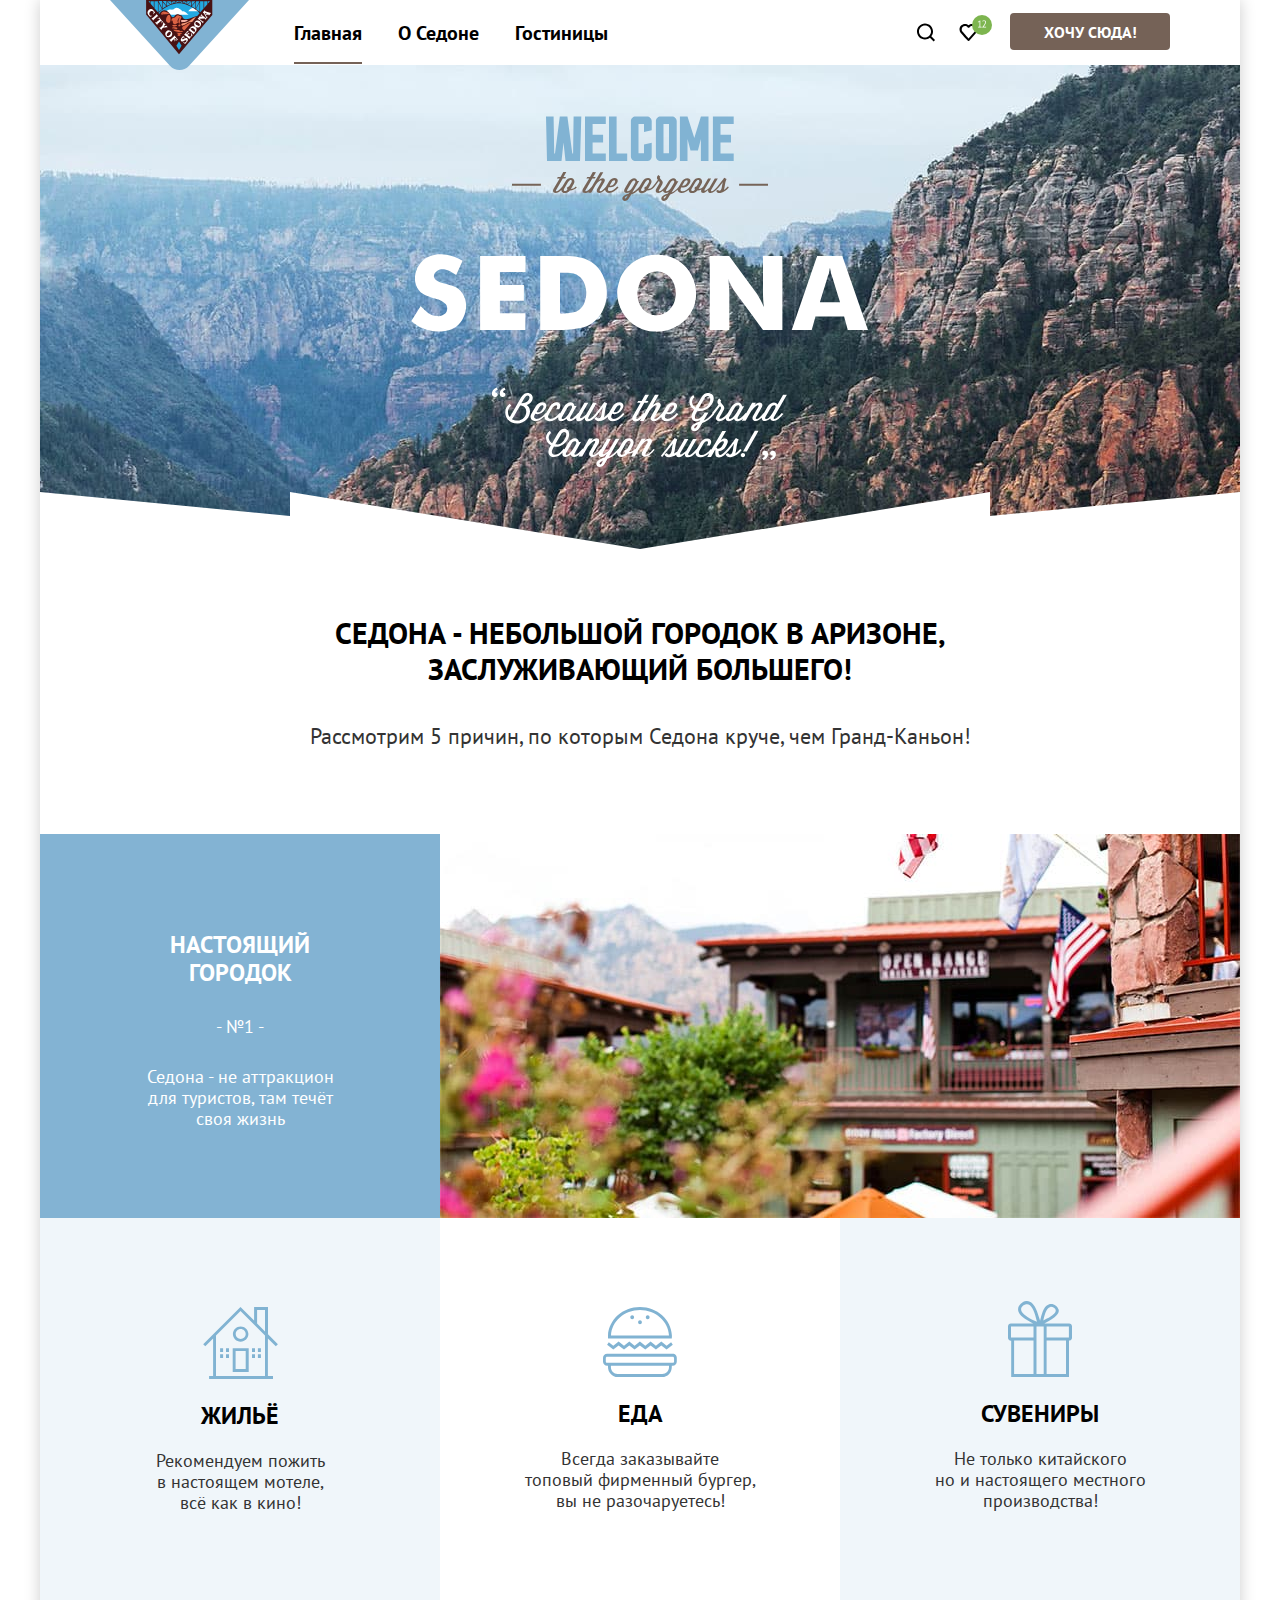
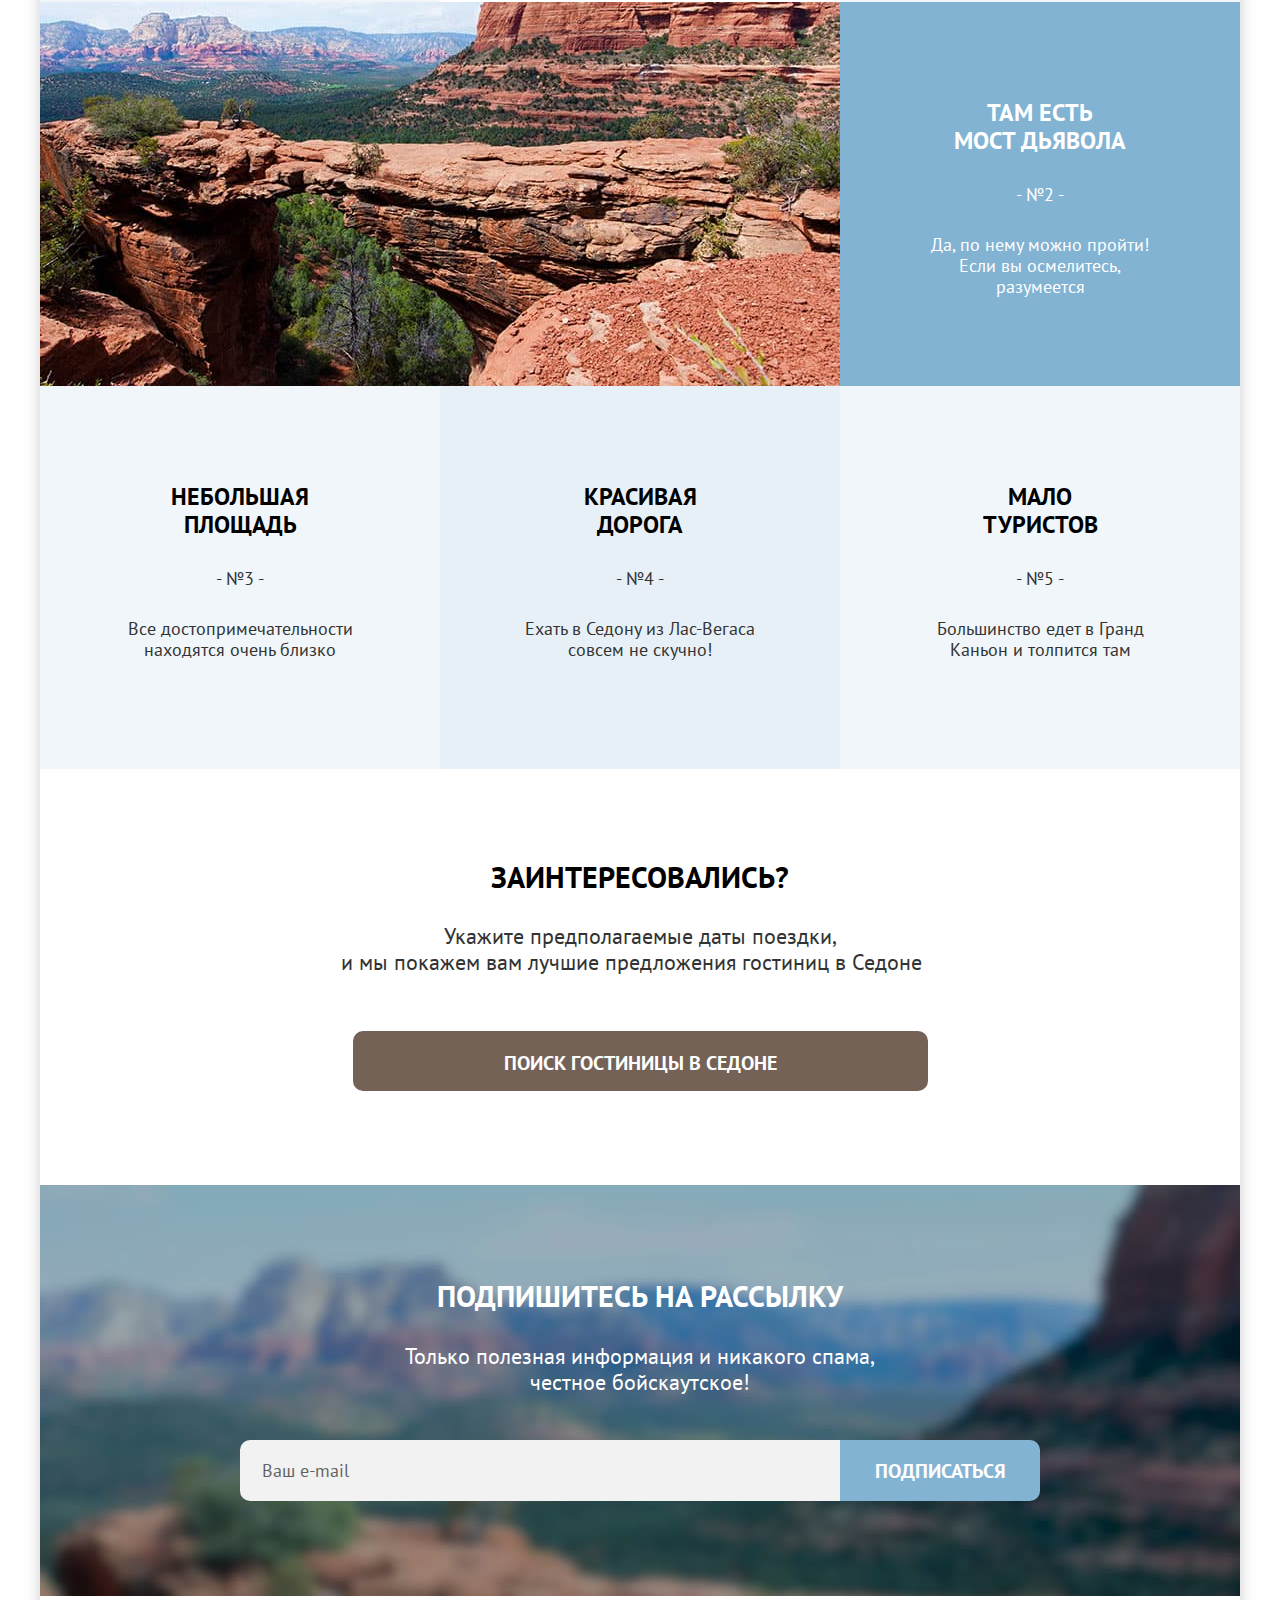
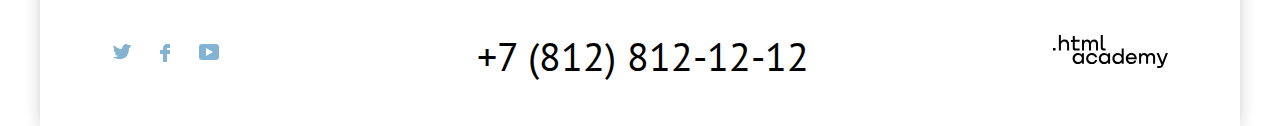
==== commit 43069cb5: "тени фикс" ====
--- a/index.html
+++ b/index.html
@@ -9,355 +9,358 @@
 </head>
 
 <body>
-  <header class="page-header">
-    <nav class="navigation">
-      <a class="navigation-logo" href="index.html">
-        <img class="page-header-logo" src="images/header/logo.svg" width="139" height="70"
-          alt="Главный логотип сайта Седона.">
-      </a>
-      <ul class="navigation-list navigation-list-menu">
-        <li class="navigation-item">
-          <a class="navigation-link navigation-link-current">Главная</a>
-        </li>
-        <li class="navigation-item">
-          <a class="navigation-link" href="#">О Седоне</a>
-        </li>
-        <li class="navigation-item">
-          <a class="navigation-link" href="catalog.html">Гостиницы</a>
-        </li>
-      </ul>
-      <ul class="navigation-list navigation-list-user">
-        <li class="navigation-item navigation-item-icon">
-          <a class="navigation-link" href="#">
-            <svg class="navigation-icon" aria-hidden="true" focusable="false" width="20" height="19"
-              xmlns="http://www.w3.org/2000/svg">
-              <path fill-rule="evenodd" clip-rule="evenodd"
-                d="m19.026 17.05-3.71-3.7c1.002-1.3 1.704-3 1.704-4.9 0-4.4-3.61-8-8.023-8C4.585.45.975 4.15.975 8.55c0 4.4 3.61 8 8.022 8 1.805 0 3.51-.6 4.914-1.7l3.71 3.7 1.405-1.5Zm-10.029-2.5c-3.309 0-6.017-2.7-6.017-6s2.708-6 6.017-6c3.31 0 6.017 2.7 6.017 6s-2.707 6-6.017 6Z" />
-            </svg>
-            <span class="visually-hidden">Поиск.</span>
-          </a>
-        </li>
-        <li class="navigation-item navigation-item-icon">
-          <a class="navigation-link" href="#">
-            <svg class="navigation-icon" aria-hidden="true" focusable="false" width="44" height="66"
-              xmlns="http://www.w3.org/2000/svg">
-              <path
-                d="M20.444 41c-.301 0-.602-.1-.802-.4-5.416-6.1-6.72-7.5-7.02-7.9-.702-.9-1.103-2.1-1.103-3.3 0-3 2.406-5.4 5.515-5.4 1.304 0 2.507.5 3.51 1.3 1.003-.8 2.307-1.3 3.51-1.3 3.009 0 5.516 2.4 5.516 5.4 0 1.3-.502 2.5-1.304 3.4l-7.02 7.9c-.2.2-.401.3-.802.3Zm-6.017-9.5c.3.4 3.51 4 6.117 6.9l6.218-7c.501-.5.702-1.2.702-2 0-1.8-1.505-3.3-3.31-3.3-1.003 0-2.005.5-2.707 1.3-.301.3-.602.4-.903.4-.3 0-.602-.2-.802-.4-.702-.8-1.705-1.3-2.708-1.3-1.805 0-3.31 1.5-3.31 3.3-.1.9.302 1.6.703 2.1-.1 0-.1 0 0 0Z" />
-              <rect x="24" y="15" width="20" height="20" rx="10" fill="#7DB54F" />
-              <path class="circle-icon"
-                d="M30.13 26.76h1.4v-4.84l.1-.59-.4.47-1.1.79-.38-.51 2.2-1.7h.36v6.38h1.37v.74h-3.55v-.74Zm7.83-4.67c0 .353-.067.717-.2 1.09a6.56 6.56 0 0 1-.51 1.11c-.207.373-.44.74-.7 1.1-.26.353-.52.69-.78 1.01l-.49.43v.04l.64-.11h2.18v.74h-3.98v-.29c.147-.153.323-.343.53-.57a16.081 16.081 0 0 0 1.3-1.63c.22-.313.417-.63.59-.95.18-.32.323-.637.43-.95.107-.313.16-.61.16-.89 0-.327-.093-.597-.28-.81-.187-.22-.47-.33-.85-.33-.253 0-.5.053-.74.16-.24.1-.447.217-.62.35l-.33-.57c.233-.2.51-.357.83-.47.32-.113.663-.17 1.03-.17.287 0 .54.043.76.13.22.08.407.197.56.35.153.153.27.337.35.55.08.207.12.433.12.68Z"
-                fill="#fff" /></svg>
-            <span class="visually-hidden">
-              Избранное.
-            </span>
-          </a>
-        </li>
-        <li class="navigation-item">
-          <button class="header-button" type="button">Хочу сюда!</button>
-        </li>
-      </ul>
-    </nav>
-  </header>
-  <main class="main-container">
-    <div class="main-index-picture">
-      <img class="logo" src="images/largepic/welcome.svg" width="458" height="352"
-        alt="Приветственная надпись слоган Великолепная Седона.">
-      <svg class="main-index-picture-divider" width="1200" height="57" fill="none" xmlns="http://www.w3.org/2000/svg">
-        <path d="M0 57V0l250 24V0l350 57L950 0v24l250-24v57H0Z" fill="#fff" /></svg>
-    </div>
-    <section class="advantages">
-      <h1 class="advantage-intro">СЕДОНА - НЕБОЛЬШОЙ ГОРОДОК В АРИЗОНЕ, <br> ЗАСЛУЖИВАЮЩИЙ БОЛЬШЕГО!</h1>
-      <p class="advantage-reasons">Рассмотрим 5 причин, по которым Седона круче, чем Гранд-Каньон!</p>
-      <h2 class="visually-hidden">
-        Преимущества.
-      </h2>
-      <div class="advantage">
-        <div class="advantage-blue">
-          <h3 class="advantage-title advantage-title-white">
-            НАСТОЯЩИЙ <br> ГОРОДОК
-          </h3>
-          <span class="advantage-number">
-            - №1 -
-          </span>
-          <p class="advantage-description">
-            Седона - не аттракцион <br>
-            для туристов, там течёт <br>
-            своя жизнь
-          </p>
-        </div>
-        <img class="pic-advantage-1" src="images/largepic/photo-advantage-1.jpg" width="800" height="384"
-          alt="Фотография города Седона с фасадами зданий и горами на заднем фоне.">
+  <div class="shadow">
+    <header class="page-header">
+      <nav class="navigation">
+        <a class="navigation-logo" href="index.html">
+          <img class="page-header-logo" src="images/header/logo.svg" width="139" height="70"
+            alt="Главный логотип сайта Седона.">
+        </a>
+        <ul class="navigation-list navigation-list-menu">
+          <li class="navigation-item">
+            <a class="navigation-link navigation-link-current">Главная</a>
+          </li>
+          <li class="navigation-item">
+            <a class="navigation-link" href="#">О Седоне</a>
+          </li>
+          <li class="navigation-item">
+            <a class="navigation-link" href="catalog.html">Гостиницы</a>
+          </li>
+        </ul>
+        <ul class="navigation-list navigation-list-user">
+          <li class="navigation-item navigation-item-icon">
+            <a class="navigation-link" href="#">
+              <svg class="navigation-icon" aria-hidden="true" focusable="false" width="20" height="19"
+                xmlns="http://www.w3.org/2000/svg">
+                <path fill-rule="evenodd" clip-rule="evenodd"
+                  d="m19.026 17.05-3.71-3.7c1.002-1.3 1.704-3 1.704-4.9 0-4.4-3.61-8-8.023-8C4.585.45.975 4.15.975 8.55c0 4.4 3.61 8 8.022 8 1.805 0 3.51-.6 4.914-1.7l3.71 3.7 1.405-1.5Zm-10.029-2.5c-3.309 0-6.017-2.7-6.017-6s2.708-6 6.017-6c3.31 0 6.017 2.7 6.017 6s-2.707 6-6.017 6Z" />
+              </svg>
+              <span class="visually-hidden">Поиск.</span>
+            </a>
+          </li>
+          <li class="navigation-item navigation-item-icon">
+            <a class="navigation-link" href="#">
+              <svg class="navigation-icon" aria-hidden="true" focusable="false" width="44" height="66"
+                xmlns="http://www.w3.org/2000/svg">
+                <path
+                  d="M20.444 41c-.301 0-.602-.1-.802-.4-5.416-6.1-6.72-7.5-7.02-7.9-.702-.9-1.103-2.1-1.103-3.3 0-3 2.406-5.4 5.515-5.4 1.304 0 2.507.5 3.51 1.3 1.003-.8 2.307-1.3 3.51-1.3 3.009 0 5.516 2.4 5.516 5.4 0 1.3-.502 2.5-1.304 3.4l-7.02 7.9c-.2.2-.401.3-.802.3Zm-6.017-9.5c.3.4 3.51 4 6.117 6.9l6.218-7c.501-.5.702-1.2.702-2 0-1.8-1.505-3.3-3.31-3.3-1.003 0-2.005.5-2.707 1.3-.301.3-.602.4-.903.4-.3 0-.602-.2-.802-.4-.702-.8-1.705-1.3-2.708-1.3-1.805 0-3.31 1.5-3.31 3.3-.1.9.302 1.6.703 2.1-.1 0-.1 0 0 0Z" />
+                <rect x="24" y="15" width="20" height="20" rx="10" fill="#7DB54F" />
+                <path class="circle-icon"
+                  d="M30.13 26.76h1.4v-4.84l.1-.59-.4.47-1.1.79-.38-.51 2.2-1.7h.36v6.38h1.37v.74h-3.55v-.74Zm7.83-4.67c0 .353-.067.717-.2 1.09a6.56 6.56 0 0 1-.51 1.11c-.207.373-.44.74-.7 1.1-.26.353-.52.69-.78 1.01l-.49.43v.04l.64-.11h2.18v.74h-3.98v-.29c.147-.153.323-.343.53-.57a16.081 16.081 0 0 0 1.3-1.63c.22-.313.417-.63.59-.95.18-.32.323-.637.43-.95.107-.313.16-.61.16-.89 0-.327-.093-.597-.28-.81-.187-.22-.47-.33-.85-.33-.253 0-.5.053-.74.16-.24.1-.447.217-.62.35l-.33-.57c.233-.2.51-.357.83-.47.32-.113.663-.17 1.03-.17.287 0 .54.043.76.13.22.08.407.197.56.35.153.153.27.337.35.55.08.207.12.433.12.68Z"
+                  fill="#fff" /></svg>
+              <span class="visually-hidden">
+                Избранное.
+              </span>
+            </a>
+          </li>
+          <li class="navigation-item">
+            <button class="header-button" type="button">Хочу сюда!</button>
+          </li>
+        </ul>
+      </nav>
+    </header>
+    <main class="main-container">
+      <div class="main-index-picture">
+        <img class="logo" src="images/largepic/welcome.svg" width="458" height="352"
+          alt="Приветственная надпись слоган Великолепная Седона.">
+        <svg class="main-index-picture-divider" width="1200" height="57" fill="none" xmlns="http://www.w3.org/2000/svg">
+          <path d="M0 57V0l250 24V0l350 57L950 0v24l250-24v57H0Z" fill="#fff" /></svg>
       </div>
-      <ul class="advantage-list">
-        <li class="advantage-item-with-pic advantage-item-dark-grey">
-          <img class="advantage-title-pic" src="images/icons/icon-house.svg" width="75" height="72" alt="Дом.">
-          <h3 class="advantage-title">
-            ЖИЛЬЁ
-          </h3>
-          <p class="advantage-description">
-            Рекомендуем пожить <br>
-            в настоящем мотеле, <br>
-            всё как в кино!
-          </p>
-        </li>
-        <li class="advantage-item-with-pic advantage-item-white">
-          <img class="advantage-title-pic" src="images/icons/icon-burger.svg" width="74" height="70" alt="Бургер.">
-          <h3 class="advantage-title">
-            ЕДА
-          </h3>
-          <p class="advantage-description">
-            Всегда заказывайте <br>
-            топовый фирменный бургер, <br>
-            вы не разочаруетесь!
-          </p>
-        </li>
-        <li class="advantage-item-with-pic advantage-item-dark-grey present">
-          <img class="advantage-title-pic" src="images/icons/icon-present.svg" width="64" height="76"
-            alt="Подарочная коробка с лентой.">
-          <h3 class="advantage-title">
-            СУВЕНИРЫ
-          </h3>
-          <p class="advantage-description">
-            Не только китайского <br>
-            но и настоящего местного <br>
-            производства!
-          </p>
-        </li>
-      </ul>
-      <div class="advantage">
-        <img class="pic-advantage-2" src="images/largepic/photo-advantage-2.jpg" width="800" height="384"
-          alt="Фотография моста Дьявола.">
-        <div class="advantage-blue">
-          <h3 class="advantage-title advantage-title-white">
-            ТАМ ЕСТЬ <br> МОСТ ДЬЯВОЛА
-          </h3>
-          <span class="advantage-number">
-            - №2 -
-          </span>
-          <p class="advantage-description">
-            Да, по нему можно пройти!<br>
-            Если вы осмелитесь,<br>
-            разумеется
-          </p>
-        </div>
-      </div>
-      <ul class="advantage-list">
-        <li class="advantage-item-3-5 advantage-item-white-grey">
-          <h3 class="advantage-title">
-            НЕБОЛЬШАЯ <br> ПЛОЩАДЬ
-          </h3>
-          <span class="advantage-number">
-            - №3 -
-          </span>
-          <p class="advantage-description">
-            Все достопримечательности <br>
-            находятся очень близко
-          </p>
-        </li>
-        <li class="advantage-item-3-5 advantage-item-blue-gray">
-          <h3 class="advantage-title">
-            КРАСИВАЯ <br> ДОРОГА
-          </h3>
-          <span class="advantage-number">
-            - №4 -
-          </span>
-          <p class="advantage-description">
-            Ехать в Седону из Лас-Вегаса <br>
-            совсем не скучно!
-          </p>
-        </li>
-        <li class="advantage-item-3-5 advantage-item-white-grey">
-          <h3 class="advantage-title">
-            МАЛО <br> ТУРИСТОВ
-          </h3>
-          <span class="advantage-number">
-            - №5 -
-          </span>
-          <p class="advantage-description">
-            Большинство едет в Гранд <br>
-            Каньон и толпится там
-          </p>
-        </li>
-      </ul>
-    </section>
-    <section class="search">
-      <h2 class="search-title">
-        ЗАИНТЕРЕСОВАЛИСЬ?
-      </h2>
-      <p class="search-text">
-        Укажите предполагаемые даты поездки,
-      </p>
-      <p class="search-text-second-string">и мы покажем вам лучшие предложения гостиниц в Седоне</p>
-      <div>
-        <button class="btn-search" type="button">Поиск гостиницы в Седоне</button>
-      </div>
-    </section>
-  </main>
-  <footer class="page-footer">
-    <section class="footer-distribution">
-      <div class="footer-distribution-container">
-        <h2 class="distribution-title">
-          ПОДПИШИТЕСЬ НА РАССЫЛКУ
+      <section class="advantages">
+        <h1 class="advantage-intro">СЕДОНА - НЕБОЛЬШОЙ ГОРОДОК В АРИЗОНЕ, <br> ЗАСЛУЖИВАЮЩИЙ БОЛЬШЕГО!</h1>
+        <p class="advantage-reasons">Рассмотрим 5 причин, по которым Седона круче, чем Гранд-Каньон!</p>
+        <h2 class="visually-hidden">
+          Преимущества.
         </h2>
-        <p class="distribution-text">
-          Только полезная информация и никакого спама, <br>
-          честное бойскаутское!
-        </p>
-        <form class="distribution-form" action="https://echo.htmlacademy.ru/" method="post">
-          <label for="white-email" class="visually-hidden">
-            Ваш e-mail. </label>
-          <input class="distribution-write" id="white-email" type="email" name="distribution-email"
-            placeholder="Ваш e-mail">
-          <button class="button-distribution" type="submit">
-            Подписаться
-          </button>
-        </form>
-      </div>
-    </section>
-    <div class="page-footer-container">
-      <section class="footer-social">
-        <h2 class="visually-hidden">Наши социальные сети.</h2>
-        <ul class="footer-social-list">
-          <li class="footer-social-item icon-twitter">
-            <a class="button-social button-twitter" href="https://twitter.com/htmlacademy_ru">
-              <svg class="social-icon-svg" aria-hidden="true" focusable="false" width="18" height="15"
-                xmlns="http://www.w3.org/2000/svg">
-                <path fill-rule="evenodd" clip-rule="evenodd" class="social-icon"
-                  d="M12 .18c1.8-.495 2.4.096 3 .988.7-.198 2.3.198 3 0 0 .892-.7.69-1 .988.7.099 1 0 1 0-.2.99-1.4 1.777-2 1.976-.2 6.737-2.7 10.965-10 10.866H5c-.4 0-4.2-.588-5-1.975 2.4.198 4.1-.196 5-.988-1-.298-2.7-.487-3-2.964.4.1.3.1 1 0C1.7 8.278.9 7.299 1 5.119c.3.298.7.988 1 .988-.8-.198-2.1-3.354-1-4.94C2.9 3.05 5.4 4.922 9 5.12 9.2 2.742 10.1.775 12 .18Z"
-                  fill="#83B3D3" /></svg>
-              <span class="visually-hidden">Твиттер.</span>
-            </a>
-          </li>
-          <li class="footer-social-item">
-            <a class="button-social button-facebook" href="https://www.facebook.com/htmlacademy">
-              <svg class="social-icon-svg" aria-hidden="true" focusable="false" width="10" height="18" fill="none"
-                xmlns="http://www.w3.org/2000/svg">
-                <path fill-rule="evenodd" clip-rule="evenodd" class="social-icon"
-                  d="M7 0C4.8 0 3 1.8 3 4v2H0v4h3v8h4v-8h3V6H7V4h3V0H7Z" fill="#83B3D3" /></svg>
-              <span class="visually-hidden">Фейсбук.</span>
-            </a>
-          </li>
-          <li class="footer-social-item">
-            <a class="button-social button-youtube" href="https://www.youtube.com/c/HTMLAcademyRUS">
-              <svg class="social-icon-svg" aria-hidden="true" focusable="false" width="20" height="16" fill="none"
-                xmlns="http://www.w3.org/2000/svg">
-                <path fill-rule="evenodd" clip-rule="evenodd" class="social-icon"
-                  d="M17 0H3C1.308 0 0 1.3 0 3v10c0 1.8 1.308 3 3 3h14c1.492 0 3-1.3 3-3V3c-.199-1.7-1.308-3-3-3ZM7 12V4l7 4-7 4Z"
-                  fill="#83B3D3" /></svg>
-              <span class="visually-hidden">Ютуб.</span>
-            </a>
+        <div class="advantage">
+          <div class="advantage-blue">
+            <h3 class="advantage-title advantage-title-white">
+              НАСТОЯЩИЙ <br> ГОРОДОК
+            </h3>
+            <span class="advantage-number">
+              - №1 -
+            </span>
+            <p class="advantage-description">
+              Седона - не аттракцион <br>
+              для туристов, там течёт <br>
+              своя жизнь
+            </p>
+          </div>
+          <img class="pic-advantage-1" src="images/largepic/photo-advantage-1.jpg" width="800" height="384"
+            alt="Фотография города Седона с фасадами зданий и горами на заднем фоне.">
+        </div>
+        <ul class="advantage-list">
+          <li class="advantage-item-with-pic advantage-item-dark-grey">
+            <img class="advantage-title-pic" src="images/icons/icon-house.svg" width="75" height="72" alt="Дом.">
+            <h3 class="advantage-title">
+              ЖИЛЬЁ
+            </h3>
+            <p class="advantage-description">
+              Рекомендуем пожить <br>
+              в настоящем мотеле, <br>
+              всё как в кино!
+            </p>
+          </li>
+          <li class="advantage-item-with-pic advantage-item-white">
+            <img class="advantage-title-pic" src="images/icons/icon-burger.svg" width="74" height="70" alt="Бургер.">
+            <h3 class="advantage-title">
+              ЕДА
+            </h3>
+            <p class="advantage-description">
+              Всегда заказывайте <br>
+              топовый фирменный бургер, <br>
+              вы не разочаруетесь!
+            </p>
+          </li>
+          <li class="advantage-item-with-pic advantage-item-dark-grey present">
+            <img class="advantage-title-pic" src="images/icons/icon-present.svg" width="64" height="76"
+              alt="Подарочная коробка с лентой.">
+            <h3 class="advantage-title">
+              СУВЕНИРЫ
+            </h3>
+            <p class="advantage-description">
+              Не только китайского <br>
+              но и настоящего местного <br>
+              производства!
+            </p>
+          </li>
+        </ul>
+        <div class="advantage">
+          <img class="pic-advantage-2" src="images/largepic/photo-advantage-2.jpg" width="800" height="384"
+            alt="Фотография моста Дьявола.">
+          <div class="advantage-blue">
+            <h3 class="advantage-title advantage-title-white">
+              ТАМ ЕСТЬ <br> МОСТ ДЬЯВОЛА
+            </h3>
+            <span class="advantage-number">
+              - №2 -
+            </span>
+            <p class="advantage-description">
+              Да, по нему можно пройти!<br>
+              Если вы осмелитесь,<br>
+              разумеется
+            </p>
+          </div>
+        </div>
+        <ul class="advantage-list">
+          <li class="advantage-item-3-5 advantage-item-white-grey">
+            <h3 class="advantage-title">
+              НЕБОЛЬШАЯ <br> ПЛОЩАДЬ
+            </h3>
+            <span class="advantage-number">
+              - №3 -
+            </span>
+            <p class="advantage-description">
+              Все достопримечательности <br>
+              находятся очень близко
+            </p>
+          </li>
+          <li class="advantage-item-3-5 advantage-item-blue-gray">
+            <h3 class="advantage-title">
+              КРАСИВАЯ <br> ДОРОГА
+            </h3>
+            <span class="advantage-number">
+              - №4 -
+            </span>
+            <p class="advantage-description">
+              Ехать в Седону из Лас-Вегаса <br>
+              совсем не скучно!
+            </p>
+          </li>
+          <li class="advantage-item-3-5 advantage-item-white-grey">
+            <h3 class="advantage-title">
+              МАЛО <br> ТУРИСТОВ
+            </h3>
+            <span class="advantage-number">
+              - №5 -
+            </span>
+            <p class="advantage-description">
+              Большинство едет в Гранд <br>
+              Каньон и толпится там
+            </p>
           </li>
         </ul>
       </section>
-      <div class="footer-number">
-        <a class="footer-number-nolink" href="tel:+78128121212">+7 (812) 812-12-12</a>
+      <section class="search">
+        <h2 class="search-title">
+          ЗАИНТЕРЕСОВАЛИСЬ?
+        </h2>
+        <p class="search-text">
+          Укажите предполагаемые даты поездки,
+        </p>
+        <p class="search-text-second-string">и мы покажем вам лучшие предложения гостиниц в Седоне</p>
+        <div>
+          <button class="btn-search" type="button">Поиск гостиницы в Седоне</button>
+        </div>
+      </section>
+    </main>
+    <footer class="page-footer">
+      <section class="footer-distribution">
+        <div class="footer-distribution-container">
+          <h2 class="distribution-title">
+            ПОДПИШИТЕСЬ НА РАССЫЛКУ
+          </h2>
+          <p class="distribution-text">
+            Только полезная информация и никакого спама, <br>
+            честное бойскаутское!
+          </p>
+          <form class="distribution-form" action="https://echo.htmlacademy.ru/" method="post">
+            <label for="white-email" class="visually-hidden">
+              Ваш e-mail. </label>
+            <input class="distribution-write" id="white-email" type="email" name="distribution-email"
+              placeholder="Ваш e-mail">
+            <button class="button-distribution" type="submit">
+              Подписаться
+            </button>
+          </form>
+        </div>
+      </section>
+      <div class="page-footer-container">
+        <section class="footer-social">
+          <h2 class="visually-hidden">Наши социальные сети.</h2>
+          <ul class="footer-social-list">
+            <li class="footer-social-item icon-twitter">
+              <a class="button-social button-twitter" href="https://twitter.com/htmlacademy_ru">
+                <svg class="social-icon-svg" aria-hidden="true" focusable="false" width="18" height="15"
+                  xmlns="http://www.w3.org/2000/svg">
+                  <path fill-rule="evenodd" clip-rule="evenodd" class="social-icon"
+                    d="M12 .18c1.8-.495 2.4.096 3 .988.7-.198 2.3.198 3 0 0 .892-.7.69-1 .988.7.099 1 0 1 0-.2.99-1.4 1.777-2 1.976-.2 6.737-2.7 10.965-10 10.866H5c-.4 0-4.2-.588-5-1.975 2.4.198 4.1-.196 5-.988-1-.298-2.7-.487-3-2.964.4.1.3.1 1 0C1.7 8.278.9 7.299 1 5.119c.3.298.7.988 1 .988-.8-.198-2.1-3.354-1-4.94C2.9 3.05 5.4 4.922 9 5.12 9.2 2.742 10.1.775 12 .18Z"
+                    fill="#83B3D3" /></svg>
+                <span class="visually-hidden">Твиттер.</span>
+              </a>
+            </li>
+            <li class="footer-social-item">
+              <a class="button-social button-facebook" href="https://www.facebook.com/htmlacademy">
+                <svg class="social-icon-svg" aria-hidden="true" focusable="false" width="10" height="18" fill="none"
+                  xmlns="http://www.w3.org/2000/svg">
+                  <path fill-rule="evenodd" clip-rule="evenodd" class="social-icon"
+                    d="M7 0C4.8 0 3 1.8 3 4v2H0v4h3v8h4v-8h3V6H7V4h3V0H7Z" fill="#83B3D3" /></svg>
+                <span class="visually-hidden">Фейсбук.</span>
+              </a>
+            </li>
+            <li class="footer-social-item">
+              <a class="button-social button-youtube" href="https://www.youtube.com/c/HTMLAcademyRUS">
+                <svg class="social-icon-svg" aria-hidden="true" focusable="false" width="20" height="16" fill="none"
+                  xmlns="http://www.w3.org/2000/svg">
+                  <path fill-rule="evenodd" clip-rule="evenodd" class="social-icon"
+                    d="M17 0H3C1.308 0 0 1.3 0 3v10c0 1.8 1.308 3 3 3h14c1.492 0 3-1.3 3-3V3c-.199-1.7-1.308-3-3-3ZM7 12V4l7 4-7 4Z"
+                    fill="#83B3D3" /></svg>
+                <span class="visually-hidden">Ютуб.</span>
+              </a>
+            </li>
+          </ul>
+        </section>
+        <div class="footer-number">
+          <a class="footer-number-nolink" href="tel:+78128121212">+7 (812) 812-12-12</a>
+        </div>
+        <p class="footer-html-academy">
+          <a class="footer-html-academy-pic" href="https://htmlacademy.ru/">
+            <svg aria-hidden="true" focusable="false" width="115" height="34" fill="none"
+              xmlns="http://www.w3.org/2000/svg">
+              <path fill-rule="evenodd" clip-rule="evenodd" class="html-academy-pic"
+                d="M0 12.9v2.6h2.5v-2.6H0ZM11.6 4.5c-1.6 0-2.8.7-3.6 1.7h-.1V0h-2v15.5h2v-5.3c0-2.1 1.3-3.6 3.3-3.6 1.8 0 2.9 1.4 2.9 3.2v5.7h2V9.4c.1-3-1.8-4.9-4.5-4.9ZM26.6 4.8h-4.8V1.1h-2v3.8h-1.9v2h1.9v6c0 1.7 1 2.7 2.7 2.7h4.1v-2h-3.7c-.7 0-1.1-.4-1.1-1.1V6.8h4.8v-2ZM41.1 4.6c-1.6 0-2.9.8-3.5 2.1h-.1c-.6-1.2-1.8-2.1-3.4-2.1-1.4 0-2.5.8-3.1 1.8h-.1V4.8H29v10.6h2V10c0-2 1-3.5 2.6-3.5 1.5 0 2.4 1 2.4 2.6v6.3h2V9.8c0-2.4 1.4-3.3 2.6-3.3 1.5 0 2.4 1 2.4 2.6v6.3h2V8.9c.1-2.5-1.4-4.3-3.9-4.3ZM47.8 12.7c0 1.7 1 2.7 2.8 2.7h2v-2h-1.7c-.7 0-1.1-.4-1.1-1.1V0h-2v12.7ZM28.9 19.7c-.9-1.1-2.2-1.8-3.9-1.8-3.1 0-5.4 2.3-5.4 5.6s2.3 5.6 5.4 5.6c1.8 0 3-.8 3.8-1.9h.1v1.6h2V18.2h-2v1.5Zm-3.6 7.4c-2.2 0-3.6-1.6-3.6-3.6s1.4-3.6 3.6-3.6 3.6 1.6 3.6 3.6c0 1.9-1.4 3.6-3.6 3.6ZM44.2 22c-.5-2.4-2.6-4.1-5.4-4.1-3.4 0-5.6 2.5-5.6 5.6 0 3.1 2.2 5.6 5.6 5.6 2.8 0 4.9-1.8 5.4-4.2h-2.1c-.4 1.3-1.7 2.3-3.3 2.3-2.2 0-3.6-1.6-3.6-3.6s1.4-3.6 3.6-3.6c1.6 0 2.8 1 3.3 2.2h2.1V22ZM55.1 19.7c-.9-1.1-2.2-1.8-3.9-1.8-3.1 0-5.4 2.3-5.4 5.6s2.3 5.6 5.4 5.6c1.8 0 3-.8 3.8-1.9h.1v1.6h2V18.2h-2v1.5Zm-3.6 7.4c-2.2 0-3.6-1.6-3.6-3.6s1.4-3.6 3.6-3.6 3.6 1.6 3.6 3.6c0 1.9-1.5 3.6-3.6 3.6ZM68.7 19.8c-.9-1.1-2.2-1.9-3.9-1.9-3.1 0-5.4 2.3-5.4 5.6s2.2 5.6 5.4 5.6c1.7 0 3-.8 3.8-1.8h.1v1.5h2V13.4h-2v6.4Zm-3.6 7.3c-2.2 0-3.6-1.6-3.6-3.6s1.4-3.6 3.6-3.6 3.6 1.6 3.6 3.6c-.1 2-1.5 3.6-3.6 3.6ZM78.3 17.9c-3.3 0-5.5 2.5-5.5 5.6 0 3 2.1 5.6 5.5 5.6 2.5 0 4.5-1.3 5.2-3.6h-2.1c-.5 1-1.6 1.6-3 1.6-1.9 0-3.3-1.3-3.4-2.9h8.8c.2-3.6-2-6.3-5.5-6.3Zm0 1.9c1.7 0 3 1 3.3 2.6h-6.5c.3-1.5 1.5-2.6 3.2-2.6ZM98.2 17.9c-1.6 0-2.9.8-3.6 2h-.1c-.6-1.2-1.8-2-3.4-2-1.4 0-2.5.7-3.1 1.8v-1.5h-1.9v10.6h2v-5.4c0-2 1-3.4 2.6-3.5 1.5 0 2.4 1 2.4 2.6v6.3h2v-5.6c0-2.4 1.4-3.3 2.6-3.3 1.5 0 2.4 1 2.4 2.6v6.3h2v-6.5c.1-2.6-1.4-4.4-3.9-4.4ZM109.4 27l-3.6-8.9h-2.2l4.8 11.6c-.3.9-.7 1.2-1.7 1.2h-2.5v2h2.5c1.8 0 2.8-.8 3.5-2.6l4.7-12.2h-2.1l-3.4 8.9Z"
+                fill="#000" /></svg>
+            <span class="visually-hidden">alt="Разработано HTML академией.</span>
+
+          </a>
+        </p>
       </div>
-      <p class="footer-html-academy">
-        <a class="footer-html-academy-pic" href="https://htmlacademy.ru/">
-          <svg aria-hidden="true" focusable="false" width="115" height="34" fill="none"
-            xmlns="http://www.w3.org/2000/svg">
-            <path fill-rule="evenodd" clip-rule="evenodd" class="html-academy-pic"
-              d="M0 12.9v2.6h2.5v-2.6H0ZM11.6 4.5c-1.6 0-2.8.7-3.6 1.7h-.1V0h-2v15.5h2v-5.3c0-2.1 1.3-3.6 3.3-3.6 1.8 0 2.9 1.4 2.9 3.2v5.7h2V9.4c.1-3-1.8-4.9-4.5-4.9ZM26.6 4.8h-4.8V1.1h-2v3.8h-1.9v2h1.9v6c0 1.7 1 2.7 2.7 2.7h4.1v-2h-3.7c-.7 0-1.1-.4-1.1-1.1V6.8h4.8v-2ZM41.1 4.6c-1.6 0-2.9.8-3.5 2.1h-.1c-.6-1.2-1.8-2.1-3.4-2.1-1.4 0-2.5.8-3.1 1.8h-.1V4.8H29v10.6h2V10c0-2 1-3.5 2.6-3.5 1.5 0 2.4 1 2.4 2.6v6.3h2V9.8c0-2.4 1.4-3.3 2.6-3.3 1.5 0 2.4 1 2.4 2.6v6.3h2V8.9c.1-2.5-1.4-4.3-3.9-4.3ZM47.8 12.7c0 1.7 1 2.7 2.8 2.7h2v-2h-1.7c-.7 0-1.1-.4-1.1-1.1V0h-2v12.7ZM28.9 19.7c-.9-1.1-2.2-1.8-3.9-1.8-3.1 0-5.4 2.3-5.4 5.6s2.3 5.6 5.4 5.6c1.8 0 3-.8 3.8-1.9h.1v1.6h2V18.2h-2v1.5Zm-3.6 7.4c-2.2 0-3.6-1.6-3.6-3.6s1.4-3.6 3.6-3.6 3.6 1.6 3.6 3.6c0 1.9-1.4 3.6-3.6 3.6ZM44.2 22c-.5-2.4-2.6-4.1-5.4-4.1-3.4 0-5.6 2.5-5.6 5.6 0 3.1 2.2 5.6 5.6 5.6 2.8 0 4.9-1.8 5.4-4.2h-2.1c-.4 1.3-1.7 2.3-3.3 2.3-2.2 0-3.6-1.6-3.6-3.6s1.4-3.6 3.6-3.6c1.6 0 2.8 1 3.3 2.2h2.1V22ZM55.1 19.7c-.9-1.1-2.2-1.8-3.9-1.8-3.1 0-5.4 2.3-5.4 5.6s2.3 5.6 5.4 5.6c1.8 0 3-.8 3.8-1.9h.1v1.6h2V18.2h-2v1.5Zm-3.6 7.4c-2.2 0-3.6-1.6-3.6-3.6s1.4-3.6 3.6-3.6 3.6 1.6 3.6 3.6c0 1.9-1.5 3.6-3.6 3.6ZM68.7 19.8c-.9-1.1-2.2-1.9-3.9-1.9-3.1 0-5.4 2.3-5.4 5.6s2.2 5.6 5.4 5.6c1.7 0 3-.8 3.8-1.8h.1v1.5h2V13.4h-2v6.4Zm-3.6 7.3c-2.2 0-3.6-1.6-3.6-3.6s1.4-3.6 3.6-3.6 3.6 1.6 3.6 3.6c-.1 2-1.5 3.6-3.6 3.6ZM78.3 17.9c-3.3 0-5.5 2.5-5.5 5.6 0 3 2.1 5.6 5.5 5.6 2.5 0 4.5-1.3 5.2-3.6h-2.1c-.5 1-1.6 1.6-3 1.6-1.9 0-3.3-1.3-3.4-2.9h8.8c.2-3.6-2-6.3-5.5-6.3Zm0 1.9c1.7 0 3 1 3.3 2.6h-6.5c.3-1.5 1.5-2.6 3.2-2.6ZM98.2 17.9c-1.6 0-2.9.8-3.6 2h-.1c-.6-1.2-1.8-2-3.4-2-1.4 0-2.5.7-3.1 1.8v-1.5h-1.9v10.6h2v-5.4c0-2 1-3.4 2.6-3.5 1.5 0 2.4 1 2.4 2.6v6.3h2v-5.6c0-2.4 1.4-3.3 2.6-3.3 1.5 0 2.4 1 2.4 2.6v6.3h2v-6.5c.1-2.6-1.4-4.4-3.9-4.4ZM109.4 27l-3.6-8.9h-2.2l4.8 11.6c-.3.9-.7 1.2-1.7 1.2h-2.5v2h2.5c1.8 0 2.8-.8 3.5-2.6l4.7-12.2h-2.1l-3.4 8.9Z"
-              fill="#000" /></svg>
-          <span class="visually-hidden">alt="Разработано HTML академией.</span>
-
-        </a>
-      </p>
-    </div>
-  </footer>
-  <div class="modal-container modal-container-close">
-    <div class="modal modal-search">
-      <button class="modal-close-button">
-        <span class="visually-hidden">Закрыть</span>
-      </button>
-      <section class="modal-content">
-        <h2 class="modal-title">ПОИСК ГОСТИНИЦ В СЕДОНЕ</h2>
-        <form class="auth-form" action="https://echo.htmlacademy.ru/" method="post">
-          <p class="field-group">
-            <label class="enter-date" for="arrival-date-id">Дата заезда:
-              <svg class="calendar" width="15" height="15" fill="none" xmlns="http://www.w3.org/2000/svg">
-                <g opacity=".3" fill="#000">
-                  <path d="M5.5 10c.3 0 .5-.2.5-.5S5.8 9 5.5 9s-.5.2-.5.5.2.5.5.5Z" />
-                  <path
-                    d="M14 2h-2V0h-1v2H4V0H3v2H1c-.6 0-1 .4-1 1v11c0 .5.4 1 1 1h13c.5 0 1-.5 1-1V3c0-.6-.5-1-1-1Zm0 12H1V7h13v7ZM1 6V3h2v2h1V3h7v2h1V3h2v3H1Z" />
-                  <path
-                    d="M7.5 10c.3 0 .5-.2.5-.5S7.8 9 7.5 9s-.5.2-.5.5.2.5.5.5ZM9.5 10c.3 0 .5-.2.5-.5S9.8 9 9.5 9s-.5.2-.5.5.2.5.5.5ZM5.5 11c-.3 0-.5.2-.5.5s.2.5.5.5.5-.2.5-.5-.2-.5-.5-.5ZM3.5 10c.3 0 .5-.2.5-.5S3.8 9 3.5 9s-.5.2-.5.5.2.5.5.5ZM3.5 11c-.3 0-.5.2-.5.5s.2.5.5.5.5-.2.5-.5-.2-.5-.5-.5ZM7.5 11c-.3 0-.5.2-.5.5s.2.5.5.5.5-.2.5-.5-.2-.5-.5-.5ZM9.5 11c-.3 0-.5.2-.5.5s.2.5.5.5.5-.2.5-.5-.2-.5-.5-.5ZM11.5 10c.3 0 .5-.2.5-.5s-.2-.5-.5-.5-.5.2-.5.5.2.5.5.5ZM11.5 11c-.3 0-.5.2-.5.5s.2.5.5.5.5-.2.5-.5-.2-.5-.5-.5Z" />
-                </g>
-              </svg>
-            </label>
-            <input class="enter-date-field" type="text" id="arrival-date-id" name="arrival-date"
-              placeholder="Укажите дату">
-            <span class="under-text under-text-error">
-              Мы не можем отправить вас в прошлое.
-            </span>
-          </p>
-          <p class="field-group">
-            <label class="enter-date" for="departure-date-id">Дата выезда:
-              <svg class="calendar" width="15" height="15" fill="none" xmlns="http://www.w3.org/2000/svg">
-                <g opacity=".3" fill="#000">
-                  <path d="M5.5 10c.3 0 .5-.2.5-.5S5.8 9 5.5 9s-.5.2-.5.5.2.5.5.5Z" />
-                  <path
-                    d="M14 2h-2V0h-1v2H4V0H3v2H1c-.6 0-1 .4-1 1v11c0 .5.4 1 1 1h13c.5 0 1-.5 1-1V3c0-.6-.5-1-1-1Zm0 12H1V7h13v7ZM1 6V3h2v2h1V3h7v2h1V3h2v3H1Z" />
-                  <path
-                    d="M7.5 10c.3 0 .5-.2.5-.5S7.8 9 7.5 9s-.5.2-.5.5.2.5.5.5ZM9.5 10c.3 0 .5-.2.5-.5S9.8 9 9.5 9s-.5.2-.5.5.2.5.5.5ZM5.5 11c-.3 0-.5.2-.5.5s.2.5.5.5.5-.2.5-.5-.2-.5-.5-.5ZM3.5 10c.3 0 .5-.2.5-.5S3.8 9 3.5 9s-.5.2-.5.5.2.5.5.5ZM3.5 11c-.3 0-.5.2-.5.5s.2.5.5.5.5-.2.5-.5-.2-.5-.5-.5ZM7.5 11c-.3 0-.5.2-.5.5s.2.5.5.5.5-.2.5-.5-.2-.5-.5-.5ZM9.5 11c-.3 0-.5.2-.5.5s.2.5.5.5.5-.2.5-.5-.2-.5-.5-.5ZM11.5 10c.3 0 .5-.2.5-.5s-.2-.5-.5-.5-.5.2-.5.5.2.5.5.5ZM11.5 11c-.3 0-.5.2-.5.5s.2.5.5.5.5-.2.5-.5-.2-.5-.5-.5Z" />
-                </g>
-              </svg>
-            </label>
-            <input class="enter-date-field" type="text" id="departure-date-id" name="departure-date"
-              placeholder="Укажите дату">
-            <span class="under-text">
-              На эти даты есть свободные номера. Пока есть.
-            </span>
-          </p>
-          <div class="field-group-count-container">
-            <div class="field-group-count">
-              <label class="field-group-adults" for="adults">Взрослые:
+    </footer>
+    <div class="modal-container modal-container-close">
+      <div class="modal modal-search">
+        <button class="modal-close-button">
+          <span class="visually-hidden">Закрыть</span>
+        </button>
+        <section class="modal-content">
+          <h2 class="modal-title">ПОИСК ГОСТИНИЦ В СЕДОНЕ</h2>
+          <form class="auth-form" action="https://echo.htmlacademy.ru/" method="post">
+            <p class="field-group">
+              <label class="enter-date" for="arrival-date-id">Дата заезда:
+                <svg class="calendar" width="15" height="15" fill="none" xmlns="http://www.w3.org/2000/svg">
+                  <g opacity=".3" fill="#000">
+                    <path d="M5.5 10c.3 0 .5-.2.5-.5S5.8 9 5.5 9s-.5.2-.5.5.2.5.5.5Z" />
+                    <path
+                      d="M14 2h-2V0h-1v2H4V0H3v2H1c-.6 0-1 .4-1 1v11c0 .5.4 1 1 1h13c.5 0 1-.5 1-1V3c0-.6-.5-1-1-1Zm0 12H1V7h13v7ZM1 6V3h2v2h1V3h7v2h1V3h2v3H1Z" />
+                    <path
+                      d="M7.5 10c.3 0 .5-.2.5-.5S7.8 9 7.5 9s-.5.2-.5.5.2.5.5.5ZM9.5 10c.3 0 .5-.2.5-.5S9.8 9 9.5 9s-.5.2-.5.5.2.5.5.5ZM5.5 11c-.3 0-.5.2-.5.5s.2.5.5.5.5-.2.5-.5-.2-.5-.5-.5ZM3.5 10c.3 0 .5-.2.5-.5S3.8 9 3.5 9s-.5.2-.5.5.2.5.5.5ZM3.5 11c-.3 0-.5.2-.5.5s.2.5.5.5.5-.2.5-.5-.2-.5-.5-.5ZM7.5 11c-.3 0-.5.2-.5.5s.2.5.5.5.5-.2.5-.5-.2-.5-.5-.5ZM9.5 11c-.3 0-.5.2-.5.5s.2.5.5.5.5-.2.5-.5-.2-.5-.5-.5ZM11.5 10c.3 0 .5-.2.5-.5s-.2-.5-.5-.5-.5.2-.5.5.2.5.5.5ZM11.5 11c-.3 0-.5.2-.5.5s.2.5.5.5.5-.2.5-.5-.2-.5-.5-.5Z" />
+                  </g>
+                </svg>
               </label>
-              <div class="counter-container counter-container-adults">
-                <input class="counter" type="text" id="adults" name="number-adults" placeholder="2">
-                <button class="btn-minus">
-                  <svg class="minus" width="13" height="1" fill="none" xmlns="http://www.w3.org/2000/svg">
-                    <path class="minus-color" opacity=".3" d="M0 0v1h13V0H0Z" fill="#000" /></svg>
-                </button>
-                <button class="btn-plus">
-                  <svg class="plus" width="13" height="13" xmlns="http://www.w3.org/2000/svg">
-                    <path class="plus-color" d="M13 6H7V0H6v6H0v1h6v6h1V7h6V6Z" fill="#000" opacity="0.3" /></svg>
-                </button>
+              <input class="enter-date-field" type="text" id="arrival-date-id" name="arrival-date"
+                placeholder="Укажите дату">
+              <span class="under-text under-text-error">
+                Мы не можем отправить вас в прошлое.
+              </span>
+            </p>
+            <p class="field-group">
+              <label class="enter-date" for="departure-date-id">Дата выезда:
+                <svg class="calendar" width="15" height="15" fill="none" xmlns="http://www.w3.org/2000/svg">
+                  <g opacity=".3" fill="#000">
+                    <path d="M5.5 10c.3 0 .5-.2.5-.5S5.8 9 5.5 9s-.5.2-.5.5.2.5.5.5Z" />
+                    <path
+                      d="M14 2h-2V0h-1v2H4V0H3v2H1c-.6 0-1 .4-1 1v11c0 .5.4 1 1 1h13c.5 0 1-.5 1-1V3c0-.6-.5-1-1-1Zm0 12H1V7h13v7ZM1 6V3h2v2h1V3h7v2h1V3h2v3H1Z" />
+                    <path
+                      d="M7.5 10c.3 0 .5-.2.5-.5S7.8 9 7.5 9s-.5.2-.5.5.2.5.5.5ZM9.5 10c.3 0 .5-.2.5-.5S9.8 9 9.5 9s-.5.2-.5.5.2.5.5.5ZM5.5 11c-.3 0-.5.2-.5.5s.2.5.5.5.5-.2.5-.5-.2-.5-.5-.5ZM3.5 10c.3 0 .5-.2.5-.5S3.8 9 3.5 9s-.5.2-.5.5.2.5.5.5ZM3.5 11c-.3 0-.5.2-.5.5s.2.5.5.5.5-.2.5-.5-.2-.5-.5-.5ZM7.5 11c-.3 0-.5.2-.5.5s.2.5.5.5.5-.2.5-.5-.2-.5-.5-.5ZM9.5 11c-.3 0-.5.2-.5.5s.2.5.5.5.5-.2.5-.5-.2-.5-.5-.5ZM11.5 10c.3 0 .5-.2.5-.5s-.2-.5-.5-.5-.5.2-.5.5.2.5.5.5ZM11.5 11c-.3 0-.5.2-.5.5s.2.5.5.5.5-.2.5-.5-.2-.5-.5-.5Z" />
+                  </g>
+                </svg>
+              </label>
+              <input class="enter-date-field" type="text" id="departure-date-id" name="departure-date"
+                placeholder="Укажите дату">
+              <span class="under-text">
+                На эти даты есть свободные номера. Пока есть.
+              </span>
+            </p>
+            <div class="field-group-count-container">
+              <div class="field-group-count">
+                <label class="field-group-adults" for="adults">Взрослые:
+                </label>
+                <div class="counter-container counter-container-adults">
+                  <input class="counter" type="text" id="adults" name="number-adults" placeholder="2">
+                  <button class="btn-minus">
+                    <svg class="minus" width="13" height="1" fill="none" xmlns="http://www.w3.org/2000/svg">
+                      <path class="minus-color" opacity=".3" d="M0 0v1h13V0H0Z" fill="#000" /></svg>
+                  </button>
+                  <button class="btn-plus">
+                    <svg class="plus" width="13" height="13" xmlns="http://www.w3.org/2000/svg">
+                      <path class="plus-color" d="M13 6H7V0H6v6H0v1h6v6h1V7h6V6Z" fill="#000" opacity="0.3" /></svg>
+                  </button>
+                </div>
+              </div>
+              <div class="field-group-count">
+                <span class="form-label">
+                  <label class="field-group-childs" for="childs">Дети:</label>
+                  <span class="tooltip">
+                    <button class="tooltip-toggle" type="button" aria-labelledby="tooltip-label">
+                      <svg class="tooltip-icon" width="25" height="25" fill="none" xmlns="http://www.w3.org/2000/svg">
+                        <circle cx="12.5" cy="12.5" r="12.5" fill="#83B3D3" />
+                        <g clip-path="url(#a)" fill="#fff">
+                          <path d="M12 17h1v-6h-1v6ZM13 8h-1v1h1V8Z" />
+                        </g>
+                      </svg>
+                    </button>
+                    <span class="tooltip-text" role="tooltip" id="tooltip-label">Укажите количество детей, которые будут
+                      с
+                      вами, возраст которых от 6 до 18
+                      лет. Дети до 6 лет размещаются бесплатно.</span>
+                  </span>
+                </span>
+                <div class="counter-container counter-container-childs">
+                  <input class="counter" type="text" id="childs" name="number-childs" placeholder="1">
+                  <button class="btn-minus">
+                    <svg class="minus" width="13" height="1" fill="none" xmlns="http://www.w3.org/2000/svg">
+                      <path class="minus-color" opacity=".3" d="M0 0v1h13V0H0Z" fill="#000" /></svg>
+                  </button>
+                  <button class="btn-plus">
+                    <svg class="plus" width="13" height="13" fill="none" xmlns="http://www.w3.org/2000/svg">
+                      <path class="plus-color" d="M13 6H7V0H6v6H0v1h6v6h1V7h6V6Z" fill="#000" opacity=".3" /></svg>
+                  </button>
+                </div>
               </div>
             </div>
-            <div class="field-group-count">
-              <span class="form-label">
-                <label class="field-group-childs" for="childs">Дети:</label>
-                <span class="tooltip">
-                  <button class="tooltip-toggle" type="button" aria-labelledby="tooltip-label">
-                    <svg class="tooltip-icon" width="25" height="25" fill="none" xmlns="http://www.w3.org/2000/svg">
-                      <circle cx="12.5" cy="12.5" r="12.5" fill="#83B3D3" />
-                      <g clip-path="url(#a)" fill="#fff">
-                        <path d="M12 17h1v-6h-1v6ZM13 8h-1v1h1V8Z" />
-                      </g>
-                    </svg>
-                  </button>
-                  <span class="tooltip-text" role="tooltip" id="tooltip-label">Укажите количество детей, которые будут с
-                    вами, возраст которых от 6 до 18
-                    лет. Дети до 6 лет размещаются бесплатно.</span>
-                </span>
-              </span>
-              <div class="counter-container counter-container-childs">
-                <input class="counter" type="text" id="childs" name="number-childs" placeholder="1">
-                <button class="btn-minus">
-                  <svg class="minus" width="13" height="1" fill="none" xmlns="http://www.w3.org/2000/svg">
-                    <path class="minus-color" opacity=".3" d="M0 0v1h13V0H0Z" fill="#000" /></svg>
-                </button>
-                <button class="btn-plus">
-                  <svg class="plus" width="13" height="13" fill="none" xmlns="http://www.w3.org/2000/svg">
-                    <path class="plus-color" d="M13 6H7V0H6v6H0v1h6v6h1V7h6V6Z" fill="#000" opacity=".3" /></svg>
-                </button>
-              </div>
-            </div>
-          </div>
-          <button class="modal-search-btn" type="button">Найти</button>
-        </form>
-      </section>
+            <button class="modal-search-btn" type="button">Найти</button>
+          </form>
+        </section>
+      </div>
     </div>
   </div>
 </body>
--- a/styles/styles.css
+++ b/styles/styles.css
@@ -35,16 +35,12 @@
   width: 1200px;
   margin: 0 auto;
   flex-grow: 1;
-  box-shadow: 64px -5px 30px -45px rgb(0 0 0 / 20%),
-  -64px -5px 30px -45px rgb(0 0 0 / 20%);
 }
 
 .main-container {
   width: 1200px;
   margin: 0 auto;
   flex-grow: 1;
-  box-shadow: 33px 13px 30px -12px rgb(0 0 0 / 20%),
-  -33px 13px 30px -12px rgb(0 0 0 / 20%);
 }
 
 .head-filter {
@@ -366,8 +362,6 @@
   margin: 0 auto;
   justify-content: space-between;
   flex-wrap: wrap;
-  box-shadow: 15px 8px 30px 3px rgb(0 0 0 / 20%),
-   -15px 8px 30px 3px rgb(0 0 0 / 20%);
 }
 
 .navigation-list-menu .navigation-link {
@@ -1176,7 +1170,6 @@
   background-image: url("../images/footer/background-footer.jpg");
   background-size: 100% auto;
   background-repeat: no-repeat;
-  box-shadow: 59px -5px 30px -32px rgb(0 0 0 / 20%), -59px -5px 30px -32px rgb(0 0 0 / 20%);
 }
 
 .advantage-item-with-pic {
@@ -1209,8 +1202,12 @@
   align-content: center;
   padding-left: 70px;
   padding-right: 70px;
-  box-shadow: 30px 48px 69px 1px rgb(0 0 0 / 20%),
-  -30px 48px 69px 1px rgb(0 0 0 / 20%);
+}
+
+.shadow{
+  min-width: 1200px;
+  margin: 0 auto;
+  box-shadow: 0px 0px 15px rgb(0 0 0 / 20%);
 }
 
 .distribution-text {
@@ -1776,7 +1773,6 @@
   padding-top: 73px;
   padding-bottom: 140px;
   gap: 46px;
-  box-shadow: 42px 7px 21px -24px rgb(0 0 0 / 20%), -42px 7px 21px -24px rgb(0 0 0 / 20%);
   width: 1060px;
   padding-left: 70px;
   padding-right: 70px;
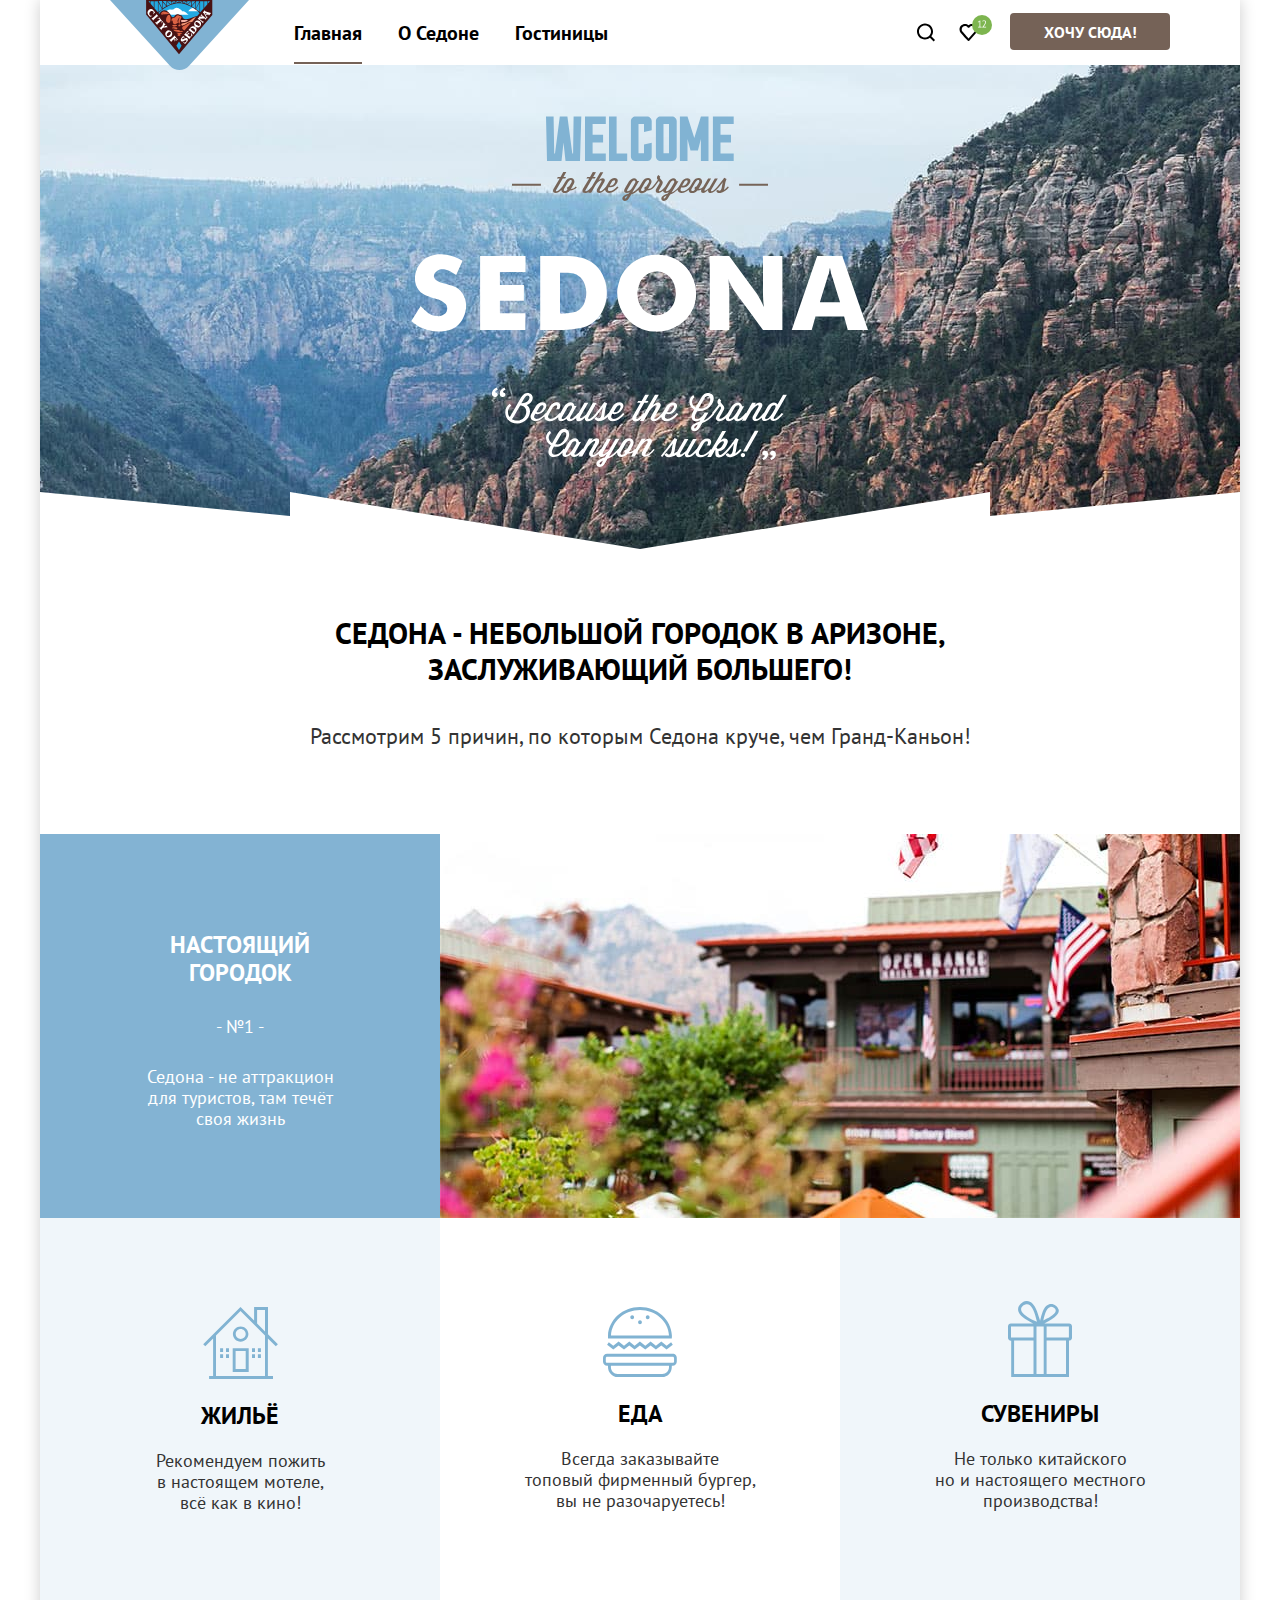
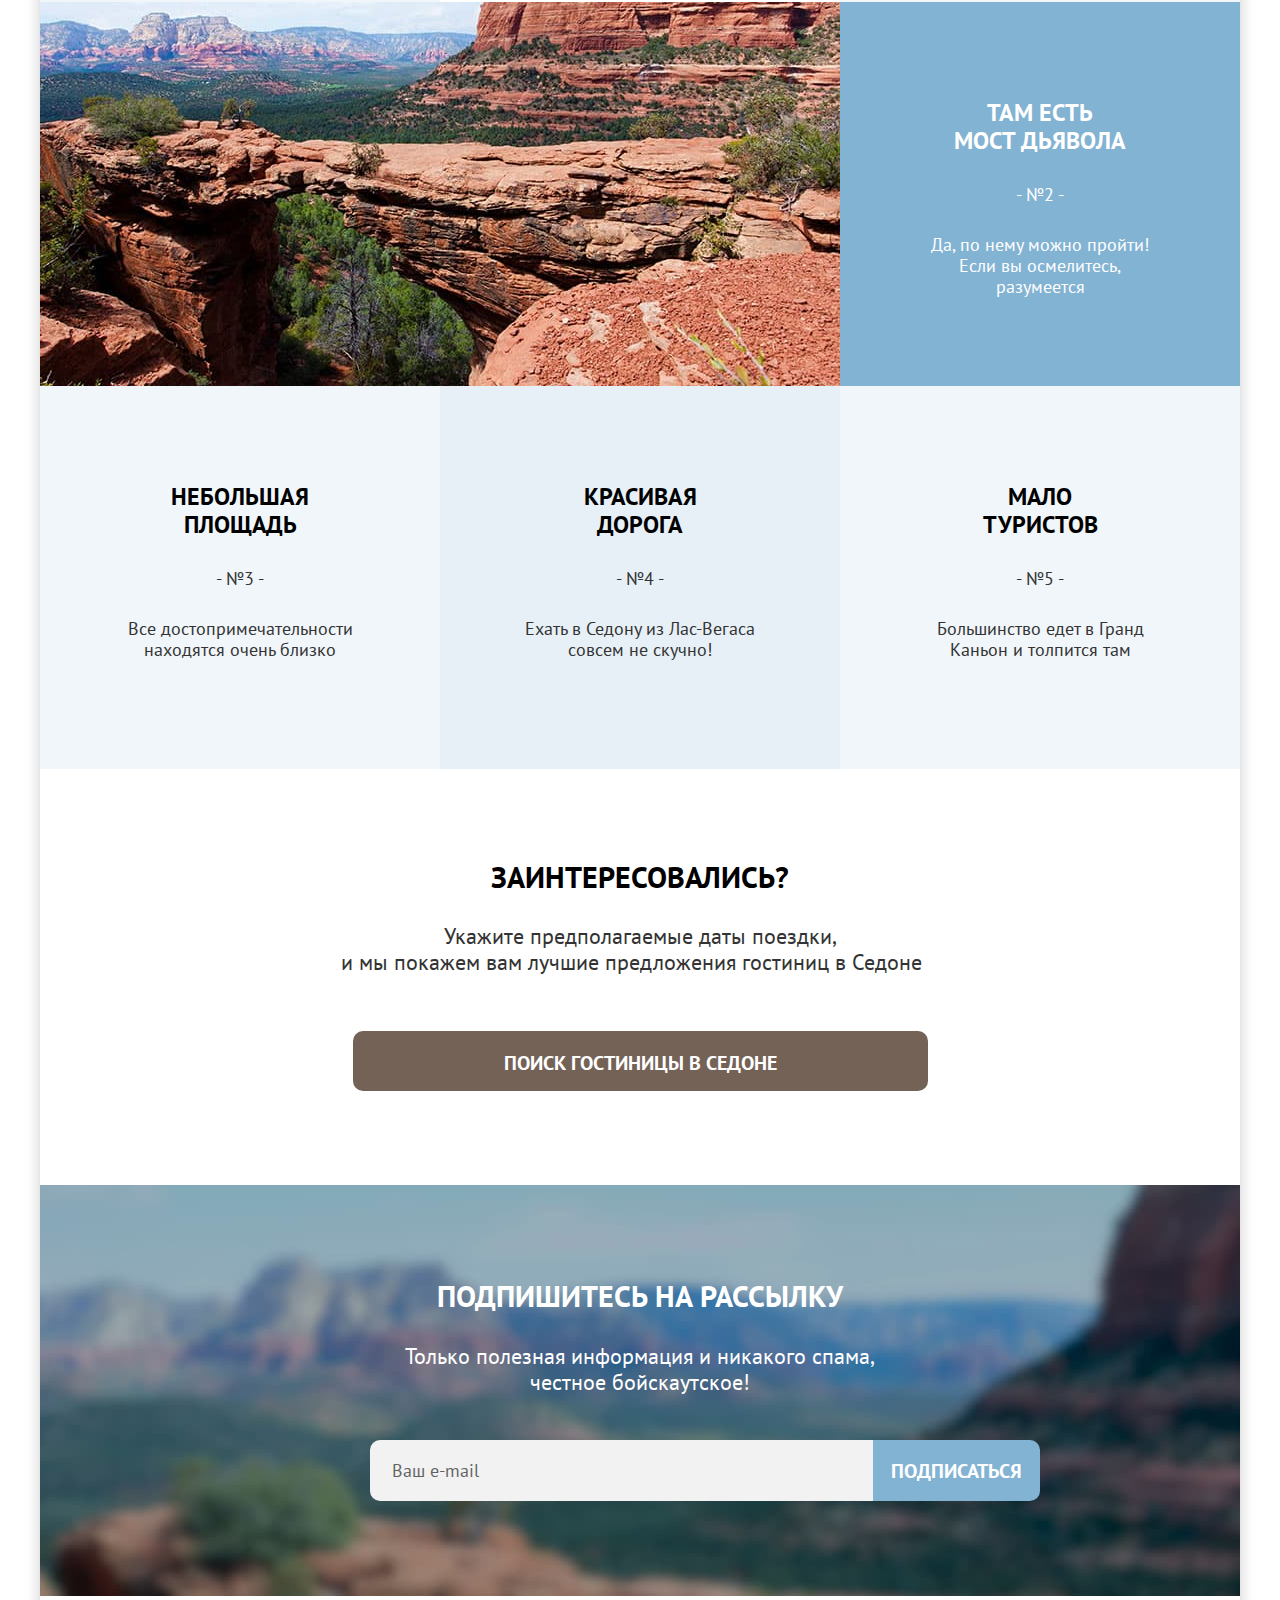
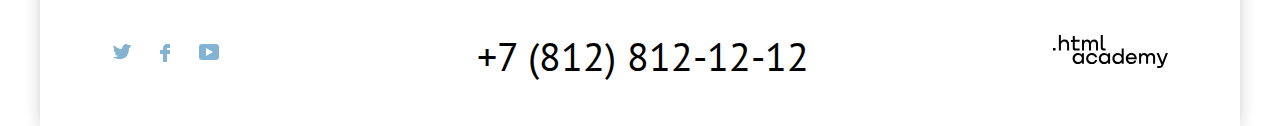
==== commit 52869599: "Merge pull request #11 from slava560730/master" ====
--- a/index.html
+++ b/index.html
@@ -12,7 +12,7 @@
   <div class="shadow">
     <header class="page-header">
       <nav class="navigation">
-        <a class="navigation-logo" href="index.html">
+        <a class="navigation-logo">
           <img class="page-header-logo" src="images/header/logo.svg" width="139" height="70"
             alt="Главный логотип сайта Седона.">
         </a>
@@ -268,7 +268,7 @@
     </footer>
     <div class="modal-container modal-container-close">
       <div class="modal modal-search">
-        <button class="modal-close-button">
+        <button class="modal-close-button" type="button">
           <span class="visually-hidden">Закрыть</span>
         </button>
         <section class="modal-content">
@@ -287,7 +287,7 @@
                 </svg>
               </label>
               <input class="enter-date-field" type="text" id="arrival-date-id" name="arrival-date"
-                placeholder="Укажите дату">
+                placeholder="Укажите дату" required>
               <span class="under-text under-text-error">
                 Мы не можем отправить вас в прошлое.
               </span>
@@ -305,7 +305,7 @@
                 </svg>
               </label>
               <input class="enter-date-field" type="text" id="departure-date-id" name="departure-date"
-                placeholder="Укажите дату">
+                placeholder="Укажите дату" required>
               <span class="under-text">
                 На эти даты есть свободные номера. Пока есть.
               </span>
@@ -315,12 +315,12 @@
                 <label class="field-group-adults" for="adults">Взрослые:
                 </label>
                 <div class="counter-container counter-container-adults">
-                  <input class="counter" type="text" id="adults" name="number-adults" placeholder="2">
-                  <button class="btn-minus">
+                  <input class="counter" type="text" id="adults" name="number-adults" placeholder="2" required>
+                  <button class="btn-minus" type="button">
                     <svg class="minus" width="13" height="1" fill="none" xmlns="http://www.w3.org/2000/svg">
                       <path class="minus-color" opacity=".3" d="M0 0v1h13V0H0Z" fill="#000" /></svg>
                   </button>
-                  <button class="btn-plus">
+                  <button class="btn-plus" type="button">
                     <svg class="plus" width="13" height="13" xmlns="http://www.w3.org/2000/svg">
                       <path class="plus-color" d="M13 6H7V0H6v6H0v1h6v6h1V7h6V6Z" fill="#000" opacity="0.3" /></svg>
                   </button>
@@ -328,7 +328,7 @@
               </div>
               <div class="field-group-count">
                 <span class="form-label">
-                  <label class="field-group-childs" for="childs">Дети:</label>
+                  <label class="field-group-children" for="children">Дети:</label>
                   <span class="tooltip">
                     <button class="tooltip-toggle" type="button" aria-labelledby="tooltip-label">
                       <svg class="tooltip-icon" width="25" height="25" fill="none" xmlns="http://www.w3.org/2000/svg">
@@ -344,20 +344,20 @@
                       лет. Дети до 6 лет размещаются бесплатно.</span>
                   </span>
                 </span>
-                <div class="counter-container counter-container-childs">
-                  <input class="counter" type="text" id="childs" name="number-childs" placeholder="1">
-                  <button class="btn-minus">
+                <div class="counter-container counter-container-children">
+                  <input class="counter" type="text" id="children" name="number-children" placeholder="1">
+                  <button class="btn-minus" type="button">
                     <svg class="minus" width="13" height="1" fill="none" xmlns="http://www.w3.org/2000/svg">
                       <path class="minus-color" opacity=".3" d="M0 0v1h13V0H0Z" fill="#000" /></svg>
                   </button>
-                  <button class="btn-plus">
+                  <button class="btn-plus" type="button">
                     <svg class="plus" width="13" height="13" fill="none" xmlns="http://www.w3.org/2000/svg">
                       <path class="plus-color" d="M13 6H7V0H6v6H0v1h6v6h1V7h6V6Z" fill="#000" opacity=".3" /></svg>
                   </button>
                 </div>
               </div>
             </div>
-            <button class="modal-search-btn" type="button">Найти</button>
+            <button class="modal-search-btn" type="submit">Найти</button>
           </form>
         </section>
       </div>
--- a/styles/styles.css
+++ b/styles/styles.css
@@ -20,13 +20,18 @@
 
 body {
   min-width: 1200px;
-  display: flex;
+  display: -webkit-box;
+  display: -ms-flexbox;
+  display: flex;
+  -webkit-box-orient: vertical;
+  -webkit-box-direction: normal;
+  -ms-flex-direction: column;
   flex-direction: column;
   min-height: 100%;
   font-family: "PT Sans", sans-serif;
   font-size: 18px;
   line-height: 21px;
-  background-color: #FFFFFF;
+  background-color: #ffffff;
   color: #333333;
   margin: 0px;
 }
@@ -34,19 +39,26 @@
 .main-inner {
   width: 1200px;
   margin: 0 auto;
+  -webkit-box-flex: 1;
+  -ms-flex-positive: 1;
   flex-grow: 1;
 }
 
 .main-container {
   width: 1200px;
   margin: 0 auto;
+  -webkit-box-flex: 1;
+  -ms-flex-positive: 1;
   flex-grow: 1;
 }
 
 .head-filter {
+  display: -webkit-box;
+  display: -ms-flexbox;
   display: flex;
   margin: 0;
   width: 1060px;
+  -ms-flex-wrap: wrap;
   flex-wrap: wrap;
   margin-top: 44px;
   margin-bottom: 48px;
@@ -74,9 +86,9 @@
   border-radius: 4px;
   border: none;
   padding-top: 7px;
-    padding-bottom: 6px;
-    padding-left: 22px;
-    padding-right: 22px;
+  padding-bottom: 6px;
+  padding-left: 22px;
+  padding-right: 22px;
   min-width: 160px;
   min-height: 37px;
 }
@@ -110,36 +122,81 @@
   text-align: center;
   text-transform: uppercase;
   color: #ffffff;
-  background: #83B3D3;
+  background: #83b3d3;
   border-radius: 0px 10px 10px 0px;
   padding: 0;
   border: none;
 }
 
 .distribution-write {
-  padding: 0px 0px 0px 0px;
+  padding: 0px 0px 0px 22px;
   margin: 0px 0px 0px 0px;
   font: inherit;
-  width: 600px;
+  width: 578px;
   min-height: 60px;
-  background: #F2F2F2;
+  background: #f2f2f2;
   border-radius: 10px 0px 0px 10px;
   border: none;
 }
 
-
-::placeholder {
+.distribution-write::-webkit-input-placeholder {
   font-size: 18px;
   line-height: 26px;
-  display: flex;
+  display: -webkit-box;
+  display: flex;
+  -webkit-box-align: center;
   align-items: center;
   color: #000000;
   opacity: 0.6;
-  padding-left: 22px;
-}
-
-img{
+}
+
+.distribution-write::-moz-placeholder {
+  font-size: 18px;
+  line-height: 26px;
+  display: flex;
+  align-items: center;
+  color: #000000;
+  opacity: 0.6;
+}
+
+.distribution-write:-ms-input-placeholder {
+  font-size: 18px;
+  line-height: 26px;
+  display: -ms-flexbox;
+  display: flex;
+  -ms-flex-align: center;
+  align-items: center;
+  color: #000000;
+  opacity: 0.6;
+}
+
+.distribution-write::-ms-input-placeholder {
+  font-size: 18px;
+  line-height: 26px;
+  display: -ms-flexbox;
+  display: flex;
+  -ms-flex-align: center;
+  align-items: center;
+  color: #000000;
+  opacity: 0.6;
+}
+
+.distribution-write::placeholder {
+  font-size: 18px;
+  line-height: 26px;
+  display: -webkit-box;
+  display: -ms-flexbox;
+  display: flex;
+  -webkit-box-align: center;
+  -ms-flex-align: center;
+  align-items: center;
+  color: #000000;
+  opacity: 0.6;
+}
+
+img {
   max-width: 100%;
+  -o-object-fit: contain;
   object-fit: contain;
 }
 
@@ -153,7 +210,7 @@
   text-align: center;
   text-transform: uppercase;
   color: #ffffff;
-  background: #83B3D3;
+  background: #83b3d3;
   border-radius: 4px;
   padding: 0;
   border: none;
@@ -166,7 +223,7 @@
   font-size: 18px;
   line-height: 23px;
   text-align: center;
-  color: #FFFFFF;
+  color: #ffffff;
   background-color: rgba(0, 0, 0, 0);
   border: rgba(0, 0, 0, 0);
   padding-top: 21px;
@@ -185,7 +242,7 @@
   line-height: 21px;
   text-align: center;
   text-transform: uppercase;
-  color: #FFFFFF;
+  color: #ffffff;
   text-decoration: none;
 }
 
@@ -202,7 +259,7 @@
 .button-favorites {
   width: 141px;
   min-height: 37px;
-  background: #83B3D3;
+  background: #83b3d3;
   border-radius: 4px;
   font-family: "PT Sans", sans-serif;
   font-style: normal;
@@ -211,22 +268,20 @@
   line-height: 21px;
   text-align: center;
   text-transform: uppercase;
-  color: #FFFFFF;
+  color: #ffffff;
   padding: 0;
   border: none;
-  padding: 0px 0px 0px 0px;
 }
 
 .button-favorites-current {
-  background: #7DB54F;
-}
-
+  background: #7db54f;
+}
 
 .hotel-rating {
   font-family: "PT Sans", sans-serif;
   width: 160px;
   min-height: 37px;
-  background: #F2F2F2;
+  background: #f2f2f2;
   border-radius: 4px;
   font-size: 16px;
   line-height: 21px;
@@ -243,7 +298,7 @@
 .button-load-more {
   width: 620px;
   min-height: 60px;
-  background: #83B3D3;
+  background: #83b3d3;
   border-radius: 4px;
   font-family: "PT Sans", sans-serif;
   font-style: normal;
@@ -252,7 +307,7 @@
   line-height: 26px;
   text-align: center;
   text-transform: uppercase;
-  color: #FFFFFF;
+  color: #ffffff;
   border: none;
   margin: 64px auto 60px auto;
   padding: 0;
@@ -264,7 +319,7 @@
   min-width: 575px;
   min-height: 60px;
   border: 0;
-  background: #83B3D3;
+  background: #83b3d3;
   border-radius: 10px;
   font-family: "PT Sans", sans-serif;
   font-style: normal;
@@ -273,24 +328,24 @@
   line-height: 26px;
   text-align: center;
   text-transform: uppercase;
-  color: #FFFFFF;
+  color: #ffffff;
   border: none;
   padding: 0;
   margin: 0;
 }
 
 .modal-search-btn:hover {
-  background: #68A2CA;
+  background: #68a2ca;
 }
 
 .modal-search-btn:focus {
-  background: #68A2CA;
+  background: #68a2ca;
   outline: 3px solid #756257;
   border-radius: 10px;
 }
 
 .modal-search-btn:active {
-  background: #68A2CA;
+  background: #68a2ca;
   color: rgba(255, 255, 255, 0.3);
 }
 
@@ -298,11 +353,9 @@
   outline: 3px solid #756257;
 }
 
-
 .button-load-more-container {
   position: relative;
 }
-
 
 .button-load-more::after {
   position: absolute;
@@ -310,10 +363,11 @@
   left: 2px;
   width: 1055px;
   min-height: 2px;
-  background-color: #E6E6E6;
+  background-color: #e6e6e6;
+  -webkit-transform: rotate(180deg);
+  -ms-transform: rotate(180deg);
   transform: rotate(180deg);
   content: "";
-
 }
 
 .button-load-more::before {
@@ -322,7 +376,9 @@
   left: 2px;
   width: 1055px;
   min-height: 2px;
-  background-color: #E6E6E6;
+  background-color: #e6e6e6;
+  -webkit-transform: rotate(180deg);
+  -ms-transform: rotate(180deg);
   transform: rotate(180deg);
   content: "";
 }
@@ -338,8 +394,13 @@
 }
 
 .navigation-list {
-  display: flex;
+  display: -webkit-box;
+  display: -ms-flexbox;
+  display: flex;
+  -ms-flex-wrap: wrap;
   flex-wrap: wrap;
+  -webkit-box-flex: 1;
+  -ms-flex-positive: 1;
   flex-grow: 1;
   list-style: none;
   margin: 0;
@@ -350,17 +411,24 @@
   list-style: none;
   margin: 0;
   padding: 0;
+  -webkit-box-flex: 0;
+  -ms-flex-positive: 0;
   flex-grow: 0;
 }
 
 .navigation {
   padding-left: 70px;
   padding-right: 70px;
+  display: -webkit-box;
+  display: -ms-flexbox;
   display: flex;
   width: 1060px;
   min-height: 70px;
   margin: 0 auto;
+  -webkit-box-pack: justify;
+  -ms-flex-pack: justify;
   justify-content: space-between;
+  -ms-flex-wrap: wrap;
   flex-wrap: wrap;
 }
 
@@ -370,14 +438,13 @@
   line-height: 27px;
   font-weight: 700;
   color: #000000;
-  background-color: #FFFFFF;
+  background-color: #ffffff;
   text-decoration: none;
   padding: 20px 21px 20px 15px;
   position: relative;
   max-width: 100px;
 }
 
-
 .navigation-list-menu .navigation-link:hover {
   color: #756257;
 }
@@ -392,7 +459,6 @@
 
 .navigation-link:active .navigation-icon {
   fill: rgba(117, 98, 87, 0.3);
-  ;
 }
 
 .navigation-link:active .circle-icon {
@@ -409,13 +475,12 @@
 }
 
 .header-button:focus {
-  outline: 3px solid #83B3D3;
+  outline: 3px solid #83b3d3;
 }
 
 .footer-number-nolink:hover {
   color: #756257;
 }
-
 
 .footer-number-nolink:active {
   color: #756257;
@@ -427,6 +492,7 @@
   margin: auto;
   padding: 58px 70px 70px 70px;
   background-color: #ffffff;
+  -webkit-box-shadow: 0px 25px 50px rgba(0, 0, 0, 0.15);
   box-shadow: 0px 25px 50px rgba(0, 0, 0, 0.15);
   border-radius: 30px;
 }
@@ -439,11 +505,11 @@
 .modal-close-button {
   position: absolute;
   padding: 0;
-  top: 52px;
-  right: 70px;
+  top: 55px;
+  right: 71px;
   width: 53px;
   min-height: 53px;
-  background-color: #F2F2F2;
+  background-color: #f2f2f2;
   border: none;
   background-image: url("../images/icons/close.svg");
   background-repeat: no-repeat;
@@ -457,16 +523,16 @@
   background-image: url("../images/icons/close.svg");
   background-repeat: no-repeat;
   background-position: center;
-  background: #E6E6E6;
-  color: rgba(0, 0, 0, 1)
+  background: #e6e6e6;
+  color: rgba(0, 0, 0, 1);
 }
 
 .modal-close-button:focus {
-  background: #E6E6E6;
+  background: #e6e6e6;
   background-image: url("../images/icons/close.svg");
   background-repeat: no-repeat;
   background-position: center;
-  outline: 3px solid #83B3D3;
+  outline: 3px solid #83b3d3;
 }
 
 .counter-container-adults .btn-minus {
@@ -478,10 +544,10 @@
   top: -41px;
   left: 13px;
   border: 0;
-  background: #F2F2F2;
-}
-
-.counter-container-childs .btn-minus {
+  background: #f2f2f2;
+}
+
+.counter-container-children .btn-minus {
   position: relative;
   width: 25px;
   min-height: 25px;
@@ -490,7 +556,7 @@
   top: -41px;
   left: 13px;
   border: 0;
-  background: #F2F2F2;
+  background: #f2f2f2;
 }
 
 .minus {
@@ -509,10 +575,10 @@
   top: -41px;
   left: 65px;
   border: 0;
-  background: #F2F2F2;
-}
-
-.counter-container-childs .btn-plus {
+  background: #f2f2f2;
+}
+
+.counter-container-children .btn-plus {
   position: relative;
   width: 25px;
   min-height: 25px;
@@ -521,7 +587,7 @@
   top: -41px;
   left: 65px;
   border: 0;
-  background: #F2F2F2;
+  background: #f2f2f2;
 }
 
 .plus {
@@ -531,14 +597,14 @@
 }
 
 .modal-close-button:hover {
-  background: #E6E6E6;
+  background: #e6e6e6;
   background-image: url("../images/icons/close.svg");
   background-repeat: no-repeat;
   background-position: center;
 }
 
 .btn-minus:focus {
-  outline: 3px solid #83B3D3;
+  outline: 3px solid #83b3d3;
   border-radius: 4px;
 }
 
@@ -559,7 +625,7 @@
 }
 
 .btn-plus:focus {
-  outline: 3px solid #83B3D3;
+  outline: 3px solid #83b3d3;
   border-radius: 4px;
 }
 
@@ -579,7 +645,7 @@
   min-width: 401px;
   margin: 0;
   padding: 0px 0px 0px 19px;
-  background: #F2F2F2;
+  background: #f2f2f2;
   border-radius: 4px;
   border: 0;
   min-height: 50px;
@@ -590,6 +656,42 @@
   color: #000000;
 }
 
+.enter-date-field::-webkit-input-placeholder {
+  font-family: "PT Sans", sans-serif;
+  font-size: 18px;
+  line-height: 40px;
+  font-weight: 700;
+  color: #000000;
+  opacity: 0.6;
+}
+
+.enter-date-field::-moz-placeholder {
+  font-family: "PT Sans", sans-serif;
+  font-size: 18px;
+  line-height: 40px;
+  font-weight: 700;
+  color: #000000;
+  opacity: 0.6;
+}
+
+.enter-date-field:-ms-input-placeholder {
+  font-family: "PT Sans", sans-serif;
+  font-size: 18px;
+  line-height: 40px;
+  font-weight: 700;
+  color: #000000;
+  opacity: 0.6;
+}
+
+.enter-date-field::-ms-input-placeholder {
+  font-family: "PT Sans", sans-serif;
+  font-size: 18px;
+  line-height: 40px;
+  font-weight: 700;
+  color: #000000;
+  opacity: 0.6;
+}
+
 .enter-date-field::placeholder {
   font-family: "PT Sans", sans-serif;
   font-size: 18px;
@@ -601,10 +703,10 @@
 
 .counter {
   display: block;
-  width: 133px;
-  margin: 0;
-  padding: 0;
-  background: #F2F2F2;
+  width: 73px;
+  margin: 0;
+  padding: 0;
+  background: #f2f2f2;
   border-radius: 4px;
   border: 0;
   min-height: 50px;
@@ -614,9 +716,29 @@
   font-weight: 700;
   color: #000000;
   position: relative;
-}
-
-.counter::placeholder {
+  box-sizing: content-box;
+  padding-left: 60px;
+}
+
+.counter::-webkit-input-placeholder {
+  font-family: "PT Sans", sans-serif;
+  font-size: 18px;
+  line-height: 40px;
+  font-weight: 700;
+  color: #000000;
+  opacity: 1;
+}
+
+.counter::-moz-placeholder {
+  font-family: "PT Sans", sans-serif;
+  font-size: 18px;
+  line-height: 40px;
+  font-weight: 700;
+  color: #000000;
+  opacity: 1;
+}
+
+.counter:-ms-input-placeholder {
   font-family: "PT Sans", sans-serif;
   font-size: 18px;
   line-height: 40px;
@@ -626,8 +748,27 @@
   padding: 47%;
 }
 
+.counter::-ms-input-placeholder {
+  font-family: "PT Sans", sans-serif;
+  font-size: 18px;
+  line-height: 40px;
+  font-weight: 700;
+  color: #000000;
+  opacity: 1;
+  padding: 47%;
+}
+
+.counter::placeholder {
+  font-family: "PT Sans", sans-serif;
+  font-size: 18px;
+  line-height: 40px;
+  font-weight: 700;
+  color: #000000;
+  opacity: 1;
+}
+
 .tooltip-text:after {
-  content: '';
+  content: "";
   background-image: url("../images/icons/toltip-arrow.svg");
   width: 19px;
   min-height: 6px;
@@ -686,16 +827,19 @@
   margin-left: 54px;
   width: 25px;
   min-height: 25px;
-
 }
 
 .field-group-count-container {
+  display: -webkit-box;
+  display: -ms-flexbox;
   display: flex;
   gap: 56px;
   margin-bottom: 11px;
 }
 
 .field-group-count {
+  display: -webkit-box;
+  display: -ms-flexbox;
   display: flex;
 }
 
@@ -712,7 +856,7 @@
   color: #000000;
 }
 
-.field-group-childs {
+.field-group-children {
   margin: 0;
   padding: 6px 0px 0px 0px;
   display: block;
@@ -721,11 +865,10 @@
   line-height: 40px;
   font-weight: 700;
   color: #000000;
-  display: block;
 }
 
 .footer-number-nolink:focus {
-  outline: 3px solid #83B3D3;
+  outline: 3px solid #83b3d3;
   border-radius: 2px;
 }
 
@@ -738,13 +881,13 @@
 }
 
 .enter-date-field:hover {
-  background: #E6E6E6;
+  background: #e6e6e6;
 }
 
 .enter-date-field:focus {
-  outline: 3px solid #83B3D3;
+  outline: 3px solid #83b3d3;
   border-radius: 4px;
-  background: #E6E6E6;
+  background: #e6e6e6;
 }
 
 .enter-date-field:active {
@@ -758,7 +901,7 @@
 }
 
 .under-text-error {
-  color: #FF5757;
+  color: #ff5757;
 }
 
 .tooltip-icon {
@@ -781,6 +924,8 @@
   min-width: 218px;
   position: absolute;
   margin-top: 15px;
+  -webkit-transform: translateX(-44.5%);
+  -ms-transform: translateX(-44.5%);
   transform: translateX(-44.5%);
   z-index: 1;
   display: none;
@@ -796,6 +941,8 @@
   position: fixed;
   top: 0;
   left: 0;
+  display: -webkit-box;
+  display: -ms-flexbox;
   display: flex;
   width: 100%;
   min-height: 100%;
@@ -803,7 +950,7 @@
 }
 
 .modal-container-close {
-display: none;
+  display: none;
 }
 
 .btn-search:hover {
@@ -816,28 +963,28 @@
 }
 
 .btn-search:focus {
-  outline: 3px solid #83B3D3;
+  outline: 3px solid #83b3d3;
 }
 
 .distribution-write:hover {
-  background: #E6E6E6;
+  background: #e6e6e6;
 }
 
 .distribution-write:invalid {
-  outline: 2px solid #FF5757;
+  outline: 2px solid #ff5757;
 }
 
 .distribution-write:focus {
-  outline: 3px solid #83B3D3;
-  background: #E6E6E6;
+  outline: 3px solid #83b3d3;
+  background: #e6e6e6;
 }
 
 .button-distribution:hover {
-  background: #68A2CA;
+  background: #68a2ca;
 }
 
 .button-distribution:active {
-  background: #68A2CA;
+  background: #68a2ca;
   color: rgba(255, 255, 255, 0.3);
 }
 
@@ -846,16 +993,16 @@
 }
 
 .button-social:hover .social-icon {
-  fill: #68A2CA;
+  fill: #68a2ca;
 }
 
 .button-social:active .social-icon {
-  fill: #68A2CA;
+  fill: #68a2ca;
   opacity: 0.3;
 }
 
 .button-social:focus {
-  outline: 3px solid #83B3D3;
+  outline: 3px solid #83b3d3;
   border-radius: 3px;
 }
 
@@ -865,7 +1012,7 @@
 
 .footer-html-academy-pic:focus {
   fill: #756257;
-  outline: 3px solid #83B3D3;
+  outline: 3px solid #83b3d3;
   border-radius: 10px;
 }
 
@@ -896,14 +1043,15 @@
   position: absolute;
   width: 20px;
   min-height: 20px;
-  background: #FFFFFF;
+  background: #ffffff;
   border-radius: 5px;
   cursor: pointer;
   border: 0;
 }
 
 .button-search {
-  border: 2px solid #E6E6E6;
+  border: 2px solid #e6e6e6;
+  -webkit-box-sizing: border-box;
   box-sizing: border-box;
   border-radius: 4px;
   width: 48px;
@@ -934,16 +1082,17 @@
 }
 
 .range-toggle:hover {
-  background: #FFFFFF;
+  background: #ffffff;
+  -webkit-box-shadow: 0px 4px 10px rgba(0, 0, 0, 0.25);
   box-shadow: 0px 4px 10px rgba(0, 0, 0, 0.25);
 }
 
 .range-toggle:active,
 .range-toggle:focus {
+  -webkit-box-shadow: 0px 4px 10px rgba(0, 0, 0, 0.25);
   box-shadow: 0px 4px 10px rgba(0, 0, 0, 0.25);
-  outline: 3px solid #83B3D3;
-}
-
+  outline: 3px solid #83b3d3;
+}
 
 .range {
   position: relative;
@@ -956,7 +1105,7 @@
   line-height: 27px;
   font-weight: 700;
   color: #000000;
-  background-color: #FFFFFF;
+  background-color: #ffffff;
   text-decoration: none;
   padding: 24px 18px 20px 8px;
   position: relative;
@@ -969,11 +1118,13 @@
   padding: 0;
   display: block;
   position: absolute;
-  bottom: 0%;
+  bottom: 0;
 }
 
 .navigation-list-menu .navigation-link-current {
+  -webkit-text-decoration-line: underline;
   text-decoration-line: underline;
+  -webkit-text-decoration-color: #756257;
   text-decoration-color: #756257;
   text-decoration-thickness: 2px;
   text-underline-offset: 22px;
@@ -986,6 +1137,7 @@
   position: relative;
   bottom: 5px;
   z-index: 0;
+  background-color: #000000;
 }
 
 .advantage-intro {
@@ -1017,6 +1169,8 @@
 
 .advantage {
   width: 1200px;
+  display: -webkit-box;
+  display: -ms-flexbox;
   display: flex;
   margin: 0;
   padding: 0;
@@ -1038,18 +1192,30 @@
 }
 
 .advantage-blue {
-  display: flex;
+  display: -webkit-box;
+  display: -ms-flexbox;
+  display: flex;
+  -webkit-box-orient: vertical;
+  -webkit-box-direction: normal;
+  -ms-flex-direction: column;
   flex-direction: column;
+  -webkit-box-pack: justify;
+  -ms-flex-pack: justify;
   justify-content: space-between;
   width: 400px;
-  background-color: #83B3D3;
-  color: #FFFFFF;
+  background-color: #83b3d3;
+  color: #ffffff;
   padding-top: 97px;
   padding-bottom: 89px;
 }
 
 .advantage-item-3-5 {
-  display: flex;
+  display: -webkit-box;
+  display: -ms-flexbox;
+  display: flex;
+  -webkit-box-orient: vertical;
+  -webkit-box-direction: normal;
+  -ms-flex-direction: column;
   flex-direction: column;
   padding-top: 97px;
   padding-bottom: 107px;
@@ -1076,11 +1242,14 @@
 }
 
 .advantage-title-white {
-  color: #FFFFFF;
+  color: #ffffff;
 }
 
 .footer-social-list {
-  display: flex;
+  display: -webkit-box;
+  display: -ms-flexbox;
+  display: flex;
+  -ms-flex-wrap: wrap;
   flex-wrap: wrap;
   list-style: none;
   margin: 0;
@@ -1088,6 +1257,8 @@
   padding-right: 0;
   padding-top: 45px;
   padding-bottom: 49px;
+  -webkit-column-gap: 23px;
+  -moz-column-gap: 23px;
   column-gap: 23px;
 }
 
@@ -1102,10 +1273,14 @@
 
 .advantage-list {
   text-align: center;
+  display: -webkit-box;
+  display: -ms-flexbox;
   display: flex;
   list-style: none;
   margin: 0;
   padding: 0;
+  -ms-flex-wrap: wrap;
+  flex-wrap: wrap;
 }
 
 .advantage-item-dark-grey {
@@ -1119,16 +1294,22 @@
 
 .advantage-item-blue-gray {
   background: rgba(131, 179, 211, 0.2);
-
 }
 
 .search {
   width: 720px;
   min-height: 233px;
   text-align: center;
-  display: flex;
+  display: -webkit-box;
+  display: -ms-flexbox;
+  display: flex;
+  -webkit-box-orient: vertical;
+  -webkit-box-direction: normal;
+  -ms-flex-direction: column;
   flex-direction: column;
   padding: 90px 240px 93px 240px;
+  -webkit-box-pack: start;
+  -ms-flex-pack: start;
   justify-content: start;
 }
 
@@ -1148,7 +1329,7 @@
   line-height: 26px;
 }
 
-.search-text-second-string{
+.search-text-second-string {
   margin: 0;
   padding: 0px 18px 56px 0px;
   font-size: 22px;
@@ -1170,10 +1351,16 @@
   background-image: url("../images/footer/background-footer.jpg");
   background-size: 100% auto;
   background-repeat: no-repeat;
+  background-color: #000000;
 }
 
 .advantage-item-with-pic {
-  display: flex;
+  display: -webkit-box;
+  display: -ms-flexbox;
+  display: flex;
+  -webkit-box-orient: vertical;
+  -webkit-box-direction: normal;
+  -ms-flex-direction: column;
   flex-direction: column;
   padding-top: 89px;
   padding-bottom: 79px;
@@ -1186,27 +1373,33 @@
   line-height: 36px;
   text-align: center;
   text-transform: uppercase;
-  color: #FFFFFF;
+  color: #ffffff;
   margin: 0;
 }
 
 .distribution-form {
-  display: flex;
-  justify-content: center;
+  display: -webkit-box;
+  display: -ms-flexbox;
+  display: flex;
+  margin-left: 130px;
 }
 
 .page-footer-container {
   margin: 0 auto;
+  display: -webkit-box;
+  display: -ms-flexbox;
   display: flex;
   width: 1060px;
+  -ms-flex-line-pack: center;
   align-content: center;
   padding-left: 70px;
   padding-right: 70px;
 }
 
-.shadow{
+.shadow {
   min-width: 1200px;
   margin: 0 auto;
+  -webkit-box-shadow: 0px 0px 15px rgb(0 0 0 / 20%);
   box-shadow: 0px 0px 15px rgb(0 0 0 / 20%);
 }
 
@@ -1215,7 +1408,7 @@
   font-size: 22px;
   line-height: 26px;
   text-align: center;
-  color: #FFFFFF;
+  color: #ffffff;
   padding-top: 29px;
   padding-bottom: 45px;
 }
@@ -1237,8 +1430,6 @@
   padding: 12px 10px 10px 10px;
   position: relative;
   left: 8px;
-
-
 }
 
 .advantage-number {
@@ -1259,6 +1450,8 @@
   font-size: 40px;
   line-height: 40px;
   text-transform: uppercase;
+  -webkit-box-flex: 1;
+  -ms-flex-positive: 1;
   flex-grow: 1;
 }
 
@@ -1301,21 +1494,22 @@
 }
 
 .breadcrumbs-link:focus {
-  outline: 3px solid #83B3D3;
+  outline: 3px solid #83b3d3;
   border-radius: 3px;
 }
+
 .control-mark:focus-within {
-  outline: 3px solid #83B3D3;
+  outline: 3px solid #83b3d3;
   border-radius: 3px;
 }
 
-.control-input[type="checkbox"]:focus + .control-mark{
-  outline: 3px solid #83B3D3;
+.control-input[type="checkbox"]:focus + .control-mark {
+  outline: 3px solid #83b3d3;
   border-radius: 3px;
 }
 
-.control-input[type="radio"]:focus + .control-mark{
-  outline: 3px solid #83B3D3;
+.control-input[type="radio"]:focus + .control-mark {
+  outline: 3px solid #83b3d3;
 }
 
 .breadcrumbs-item:hover {
@@ -1343,21 +1537,21 @@
 }
 
 .button-accept:focus {
-  outline: 3px solid #FFFFFF;
-  background: #68A2CA;
+  outline: 3px solid #ffffff;
+  background: #68a2ca;
 }
 
 .button-accept:hover {
-  background: #68A2CA;
+  background: #68a2ca;
 }
 
 .button-accept:active {
-  background: #68A2CA;
+  background: #68a2ca;
   color: rgba(255, 255, 255, 0.3);
 }
 
 .button-reset:focus {
-  outline: 3px solid #68A2CA;
+  outline: 3px solid #68a2ca;
   border-radius: 3px;
 }
 
@@ -1370,71 +1564,80 @@
 }
 
 .range-toggle:focus {
-  outline: 3px solid #68A2CA;
+  outline: 3px solid #68a2ca;
   border-radius: 3px;
 }
 
 .range-toggle:hover {
+  -webkit-box-shadow: 0px 4px 10px rgba(0, 0, 0, 0.25);
   box-shadow: 0px 4px 10px rgba(0, 0, 0, 0.25);
   border-radius: 5px;
 }
 
 .range-toggle:active {
-  outline: 3px solid #68A2CA;
+  outline: 3px solid #68a2ca;
   border-radius: 3px;
 }
 
 .catalog-price-first:focus {
-  outline: 3px solid #68A2CA;
-  border: 2px solid #FFFFFF;
+  outline: 3px solid #68a2ca;
+  -webkit-box-sizing: border-box;
   box-sizing: border-box;
-  box-shadow: 0px 0px 0px 3px #81B3D2;
+  -webkit-box-shadow: 0px 0px 0px 3px #81b3d2;
+  box-shadow: 0px 0px 0px 3px #81b3d2;
   border-radius: 4px 0px 0px 4px;
 }
 
 .catalog-price-second:focus {
-  outline: 3px solid #68A2CA;
-  border: 2px solid #FFFFFF;
+  outline: 3px solid #68a2ca;
+  -webkit-box-sizing: border-box;
   box-sizing: border-box;
-  box-shadow: 0px 0px 0px 3px #81B3D2;
+  -webkit-box-shadow: 0px 0px 0px 3px #81b3d2;
+  box-shadow: 0px 0px 0px 3px #81b3d2;
   border-radius: 0px 4px 4px 0px;
 }
 
+.catalog-price-second:hover {
+  border: 2px solid rgba(255, 255, 255, 0.6);
+  border-left-width: 0;
+}
+
+.catalog-price-first:hover {
+  border: 2px solid rgba(255, 255, 255, 0.6);
+  border-right-width: 0;
+}
+
 .pagination-link:hover {
-  background: #68A2CA;
+  background: #68a2ca;
 }
 
 .pagination-link:focus {
   outline: 3px solid #756257;
-  background: #68A2CA;
+  background: #68a2ca;
 }
 
 .pagination-link:active {
   color: rgba(255, 255, 255, 0.3);
-  background: #68A2CA;
+  background: #68a2ca;
 }
 
 .button-load-more:hover {
-  background: #68A2CA;
+  background: #68a2ca;
 }
 
 .button-load-more:active {
   color: rgba(255, 255, 255, 0.3);
-  background: #68A2CA;
+  background: #68a2ca;
 }
 
 .button-load-more:focus {
   outline: 3px solid #756257;
-  background: #68A2CA;
+  background: #68a2ca;
 }
 
 .pagination-current:focus {
   outline: 3px solid #756257;
-  background: #68A2CA;
-}
-
-.catalog-price:hover {
-  border: 2px solid rgba(255, 255, 255, 0.6);
+  background: #68a2ca;
 }
 
 .catalog-price:active {
@@ -1442,13 +1645,13 @@
 }
 
 .select-control-1:focus {
-  outline: 0cm;
-  border: 2px solid #83B3D3;
+  outline: 0;
+  border: 2px solid #83b3d3;
 }
 
 .select-control-1:hover {
-  outline: 0cm;
-  border: 2px solid #83B3D3;
+  outline: 0;
+  border: 2px solid #83b3d3;
 }
 
 .select-control-1:active {
@@ -1456,13 +1659,13 @@
 }
 
 .select-control-2:focus {
-  outline: 0cm;
-  border: 2px solid #83B3D3;
+  outline: 0;
+  border: 2px solid #83b3d3;
 }
 
 .select-control-2:hover {
-  outline: 0cm;
-  border: 2px solid #83B3D3;
+  outline: 0;
+  border: 2px solid #83b3d3;
 }
 
 .select-control-2:active {
@@ -1470,20 +1673,20 @@
 }
 
 .button-search:focus {
-  outline: 0cm;
-  border: 2px solid #83B3D3;
+  outline: 0;
+  border: 2px solid #83b3d3;
 }
 
 .button-search:hover {
-  outline: 0cm;
-  border: 2px solid #83B3D3;
+  outline: 0;
+  border: 2px solid #83b3d3;
 }
 
 .breadcrumbs-item {
   list-style-type: none;
   font-weight: 400;
   line-height: 21px;
-  color: #FFFFFF;
+  color: #ffffff;
   font-size: 16px;
 }
 
@@ -1491,7 +1694,12 @@
   list-style: none;
   margin: 0;
   padding: 0;
-  display: flex;
+  display: -webkit-box;
+  display: -ms-flexbox;
+  display: flex;
+  -webkit-box-orient: vertical;
+  -webkit-box-direction: normal;
+  -ms-flex-direction: column;
   flex-direction: column;
   gap: 10px;
 }
@@ -1502,7 +1710,7 @@
   font-weight: 700;
   font-size: 60px;
   line-height: 78px;
-  color: #FFFFFF;
+  color: #ffffff;
   display: block;
 }
 
@@ -1511,7 +1719,7 @@
   padding-left: 70px;
   padding-right: 70px;
   min-height: 408px;
-  color: #FFFFFF;
+  color: #ffffff;
   background-color: #000000;
   background-image: url("../images/largepic/catalog-background-1.jpg");
   background-size: 100% auto;
@@ -1520,7 +1728,6 @@
   position: relative;
   bottom: 5px;
   z-index: 0;
-
 }
 
 .catalog-filter-title {
@@ -1528,7 +1735,7 @@
   font-weight: 700;
   font-size: 20px;
   line-height: 26px;
-  color: #FFFFFF;
+  color: #ffffff;
 }
 
 .control {
@@ -1543,7 +1750,7 @@
   left: 2px;
   width: 20px;
   min-height: 20px;
-  background: #FFFFFF;
+  background: #ffffff;
   border-radius: 4px;
 }
 
@@ -1559,6 +1766,8 @@
   min-height: 2px;
   background-color: #000000;
   content: "";
+  -webkit-transform: rotate(-45deg);
+  -ms-transform: rotate(-45deg);
   transform: rotate(-45deg);
 }
 
@@ -1570,12 +1779,13 @@
   min-height: 2px;
   background-color: #000000;
   content: "";
+  -webkit-transform: rotate(45deg);
+  -ms-transform: rotate(45deg);
   transform: rotate(45deg);
 }
 
 .counter-container {
   position: relative;
-
 }
 
 .tultil {
@@ -1586,16 +1796,17 @@
 }
 
 .catalog-price {
-  color: #FFFFFF;
+  color: #ffffff;
   font-size: 18px;
   line-height: 23px;
   width: 143px;
   min-height: 48px;
-  border: 2px solid #FFFFFF;
+  border: 2px solid #ffffff;
+  -webkit-box-sizing: border-box;
   box-sizing: border-box;
   border-radius: 4px;
   background-color: rgba(0, 0, 0, 0);
-
+  -moz-appearance: textfield;
 }
 
 .catalog-price-first {
@@ -1605,12 +1816,57 @@
   padding: 14px 5px 8px 17px;
 }
 
-.catalog-price-first::placeholder{
+.catalog-price-first::-webkit-input-placeholder {
   padding-left: 93px;
   padding-bottom: 5px;
 }
 
-.catalog-price-second::placeholder{
+.catalog-price-first::-moz-placeholder {
+  padding-left: 93px;
+  padding-bottom: 5px;
+}
+
+.catalog-price-first:-ms-input-placeholder {
+  padding-left: 93px;
+  padding-bottom: 5px;
+}
+
+.catalog-price-first::-ms-input-placeholder {
+  padding-left: 93px;
+  padding-bottom: 5px;
+}
+
+.catalog-price-first::placeholder {
+  padding-left: 93px;
+  padding-bottom: 5px;
+}
+
+.catalog-price-second::-webkit-input-placeholder {
+  padding-left: 93px;
+  padding-bottom: 5px;
+}
+
+.catalog-price-second::-moz-placeholder {
+  padding-left: 93px;
+  padding-bottom: 5px;
+}
+
+.catalog-price-second:-ms-input-placeholder {
+  padding-left: 93px;
+  padding-bottom: 5px;
+}
+
+.catalog-price-second::-ms-input-placeholder {
+  padding-left: 93px;
+  padding-bottom: 5px;
+}
+
+.catalog-price-second::placeholder {
+  padding-left: 93px;
+  padding-bottom: 5px;
+}
+
+.catalog-price-second::-webkit-input-placeholder {
   padding-left: 93px;
   padding-bottom: 5px;
 }
@@ -1637,6 +1893,8 @@
   min-height: 2px;
   background-color: rgb(255, 255, 255);
   content: "";
+  -webkit-transform: rotate(90deg);
+  -ms-transform: rotate(90deg);
   transform: rotate(90deg);
 }
 
@@ -1659,19 +1917,124 @@
   line-height: 23px;
   width: 287px;
   min-height: 48px;
-  border: 2px solid #E6E6E6;
+  border: 2px solid #e6e6e6;
+  -webkit-box-sizing: border-box;
   box-sizing: border-box;
   border-radius: 4px;
   position: relative;
   top: -4px;
+  background-color: #ffffff;
+  font-family: "PT Sans";
+  font-style: normal;
+  font-size: 18px;
+  line-height: 23px;
+  padding-left: 14px;
+  padding-bottom: 6px;
 }
 
 .hotel-card {
   list-style-type: none;
+  display: -ms-grid;
   display: grid;
+  -ms-grid-rows: 226px 16px -webkit-min-content 16px -webkit-min-content 16px -webkit-min-content
+    16px 37px 16px 4px;
+  -ms-grid-rows: 226px 16px min-content 16px min-content 16px min-content 16px
+    37px 16px 4px;
+  grid-template-rows: 226px -webkit-min-content -webkit-min-content -webkit-min-content 37px 4px;
   grid-template-rows: 226px min-content min-content min-content 37px 4px;
+  -ms-grid-columns: 21px 300px 20px;
   grid-template-columns: 21px 300px 20px;
   row-gap: 16px;
+}
+
+.hotel-card > *:nth-child(1) {
+  -ms-grid-row: 1;
+  -ms-grid-column: 1;
+}
+
+.hotel-card > *:nth-child(2) {
+  -ms-grid-row: 1;
+  -ms-grid-column: 2;
+}
+
+.hotel-card > *:nth-child(3) {
+  -ms-grid-row: 1;
+  -ms-grid-column: 3;
+}
+
+.hotel-card > *:nth-child(4) {
+  -ms-grid-row: 3;
+  -ms-grid-column: 1;
+}
+
+.hotel-card > *:nth-child(5) {
+  -ms-grid-row: 3;
+  -ms-grid-column: 2;
+}
+
+.hotel-card > *:nth-child(6) {
+  -ms-grid-row: 3;
+  -ms-grid-column: 3;
+}
+
+.hotel-card > *:nth-child(7) {
+  -ms-grid-row: 5;
+  -ms-grid-column: 1;
+}
+
+.hotel-card > *:nth-child(8) {
+  -ms-grid-row: 5;
+  -ms-grid-column: 2;
+}
+
+.hotel-card > *:nth-child(9) {
+  -ms-grid-row: 5;
+  -ms-grid-column: 3;
+}
+
+.hotel-card > *:nth-child(10) {
+  -ms-grid-row: 7;
+  -ms-grid-column: 1;
+}
+
+.hotel-card > *:nth-child(11) {
+  -ms-grid-row: 7;
+  -ms-grid-column: 2;
+}
+
+.hotel-card > *:nth-child(12) {
+  -ms-grid-row: 7;
+  -ms-grid-column: 3;
+}
+
+.hotel-card > *:nth-child(13) {
+  -ms-grid-row: 9;
+  -ms-grid-column: 1;
+}
+
+.hotel-card > *:nth-child(14) {
+  -ms-grid-row: 9;
+  -ms-grid-column: 2;
+}
+
+.hotel-card > *:nth-child(15) {
+  -ms-grid-row: 9;
+  -ms-grid-column: 3;
+}
+
+.hotel-card > *:nth-child(16) {
+  -ms-grid-row: 11;
+  -ms-grid-column: 1;
+}
+
+.hotel-card > *:nth-child(17) {
+  -ms-grid-row: 11;
+  -ms-grid-column: 2;
+}
+
+.hotel-card > *:nth-child(18) {
+  -ms-grid-row: 11;
+  -ms-grid-column: 3;
 }
 
 .hotel-card-link {
@@ -1684,14 +2047,13 @@
   display: block;
 }
 
-
 .hotel-card-title {
   text-decoration: none;
   font-weight: 700;
   font-size: 24px;
   line-height: 31px;
   color: #000000;
-  background-color: #FFFFFF;
+  background-color: #ffffff;
   margin: 0;
 }
 
@@ -1712,8 +2074,8 @@
   line-height: 26px;
   text-align: center;
   text-transform: uppercase;
-  color: #FFFFFF;
-  background: #83B3D3;
+  color: #ffffff;
+  background: #83b3d3;
   border-radius: 4px;
   text-decoration: none;
 }
@@ -1725,13 +2087,17 @@
 
 .pagination-container-main {
   width: 100%;
-  display: flex;
+  display: -webkit-box;
+  display: -ms-flexbox;
+  display: flex;
+  -webkit-box-pack: justify;
+  -ms-flex-pack: justify;
   justify-content: space-between;
 }
 
 .pagination-current {
   color: #000000;
-  background: #F2F2F2;
+  background: #f2f2f2;
 }
 
 .hotel-on-page {
@@ -1752,10 +2118,18 @@
 
 .select-control-2 {
   width: 160px;
-  min-height: 48px;
-  border: 2px solid #E6E6E6;
+  height: 48px;
+  border: 2px solid #e6e6e6;
+  -webkit-box-sizing: border-box;
   box-sizing: border-box;
   border-radius: 4px;
+  background-color: #ffffff;
+  font-family: "PT Sans";
+  font-style: normal;
+  font-size: 18px;
+  line-height: 23px;
+  padding-left: 11px;
+  padding-bottom: 6px;
 }
 
 .footer-distribution-container {
@@ -1768,7 +2142,12 @@
   background-size: 100% auto;
   background-repeat: no-repeat;
   min-height: 223px;
-  display: flex;
+  display: -webkit-box;
+  display: -ms-flexbox;
+  display: flex;
+  -webkit-box-orient: vertical;
+  -webkit-box-direction: normal;
+  -ms-flex-direction: column;
   flex-direction: column;
   padding-top: 73px;
   padding-bottom: 140px;
@@ -1787,7 +2166,6 @@
   color: #333333;
   background-color: #ffffff;
   margin: 0;
-
 }
 
 .distribution-text-catalog {
@@ -1813,7 +2191,7 @@
   left: 5px;
   width: 10px;
   min-height: 10px;
-  background-color: #3F5E72;
+  background-color: #3f5e72;
   border-radius: 50%;
   content: "";
 }
@@ -1828,6 +2206,8 @@
   list-style: none;
   margin: 0;
   padding: 0;
+  display: -webkit-box;
+  display: -ms-flexbox;
   display: flex;
   gap: 9px;
   position: relative;
@@ -1835,15 +2215,21 @@
 }
 
 .pagination {
+  display: -webkit-box;
+  display: -ms-flexbox;
   display: flex;
   list-style: none;
   margin: 0;
   padding: 0;
+  -webkit-column-gap: 8px;
+  -moz-column-gap: 8px;
   column-gap: 8px;
 }
 
 .hotel-cards-list {
+  display: -ms-grid;
   display: grid;
+  -ms-grid-columns: 340px 19px 340px 19px 340px;
   grid-template-columns: repeat(3, 340px);
   list-style: none;
   margin: 0;
@@ -1858,7 +2244,7 @@
   margin: 0 auto;
 }
 
-.present{
+.present {
   padding-top: 83px;
 }
 
@@ -1870,6 +2256,7 @@
   border: 0;
   padding: 0;
   white-space: nowrap;
+  -webkit-clip-path: inset(100%);
   clip-path: inset(100%);
   clip: rect(0 0 0 0);
   overflow: hidden;
@@ -1883,7 +2270,12 @@
   border: 0;
   padding: 0;
   inline-size: 0;
-  display: flex;
+  display: -webkit-box;
+  display: -ms-flexbox;
+  display: flex;
+  -webkit-box-orient: vertical;
+  -webkit-box-direction: normal;
+  -ms-flex-direction: column;
   flex-direction: column;
   gap: 10px;
   position: relative;
@@ -1893,19 +2285,26 @@
   padding: 0px 33px 0px 0px;
 }
 
-
 .catalog-filter {
   margin-top: 39px;
-  display: flex;
+  display: -webkit-box;
+  display: -ms-flexbox;
+  display: flex;
+  -webkit-box-pack: justify;
+  -ms-flex-pack: justify;
   justify-content: space-between;
 }
 
 .catalog-filter-group-4 {
   margin-top: 60px;
   min-height: 91px;
-  display: flex;
+  display: -webkit-box;
+  display: -ms-flexbox;
+  display: flex;
+  -webkit-box-orient: vertical;
+  -webkit-box-direction: normal;
+  -ms-flex-direction: column;
   flex-direction: column;
-
 }
 
 .catalog-filter-group-1 .catalog-filter-group {
@@ -1932,22 +2331,34 @@
 }
 
 .catalog-filter-price {
+  display: -webkit-box;
+  display: -ms-flexbox;
   display: flex;
   margin-bottom: 18px;
 }
 
 .product-card-type-string-1 {
+  display: -webkit-box;
+  display: -ms-flexbox;
   display: flex;
   gap: 21px;
 }
 
 .product-card-type-string-2 {
-  display: flex;
+  display: -webkit-box;
+  display: -ms-flexbox;
+  display: flex;
+  -webkit-box-pack: justify;
+  -ms-flex-pack: justify;
   justify-content: space-between;
 }
 
 .product-card-type-string-3 {
-  display: flex;
+  display: -webkit-box;
+  display: -ms-flexbox;
+  display: flex;
+  -webkit-box-pack: justify;
+  -ms-flex-pack: justify;
   justify-content: space-between;
 }
 
@@ -1955,12 +2366,14 @@
 .product-card-type-string-1,
 .product-card-type-string-2,
 .product-card-type-string-3 {
+  -ms-grid-column: 2;
+  -ms-grid-column-span: 1;
   grid-column: 2/3;
 }
 
 .pagination-current:focus {
   outline: 3px solid #756257;
-  background: #68A2CA;
+  background: #68a2ca;
 }
 
 .hotel-card-image:hover {
@@ -1968,7 +2381,7 @@
 }
 
 .hotel-card-link:focus {
-  outline: 3px solid #83B3D3;
+  outline: 3px solid #83b3d3;
   border-radius: 3px;
 }
 
@@ -1986,37 +2399,37 @@
 }
 
 .product-card-button:focus {
-  outline: 3px solid #83B3D3;
+  outline: 3px solid #83b3d3;
   border-radius: 3px;
   background: #615048;
 }
 
 .button-favorites:hover {
-  background: #68A2CA;
+  background: #68a2ca;
 }
 
 .button-favorites:active {
-  background: #68A2CA;
+  background: #68a2ca;
   color: rgba(255, 255, 255, 0.3);
 }
 
 .button-favorites:focus {
   outline: 3px solid #756257;
   border-radius: 3px;
-  background: #68A2CA;
+  background: #68a2ca;
 }
 
 .button-favorites-current:hover {
-  background: #6C9E42;
+  background: #6c9e42;
 }
 
 .button-favorites-current:active {
-  background: #6C9E42;
+  background: #6c9e42;
   color: rgba(255, 255, 255, 0.3);
 }
 
 .button-favorites-current:focus {
   outline: 3px solid #756257;
   border-radius: 3px;
-  background: #6C9E42;
-}
+  background: #6c9e42;
+}
